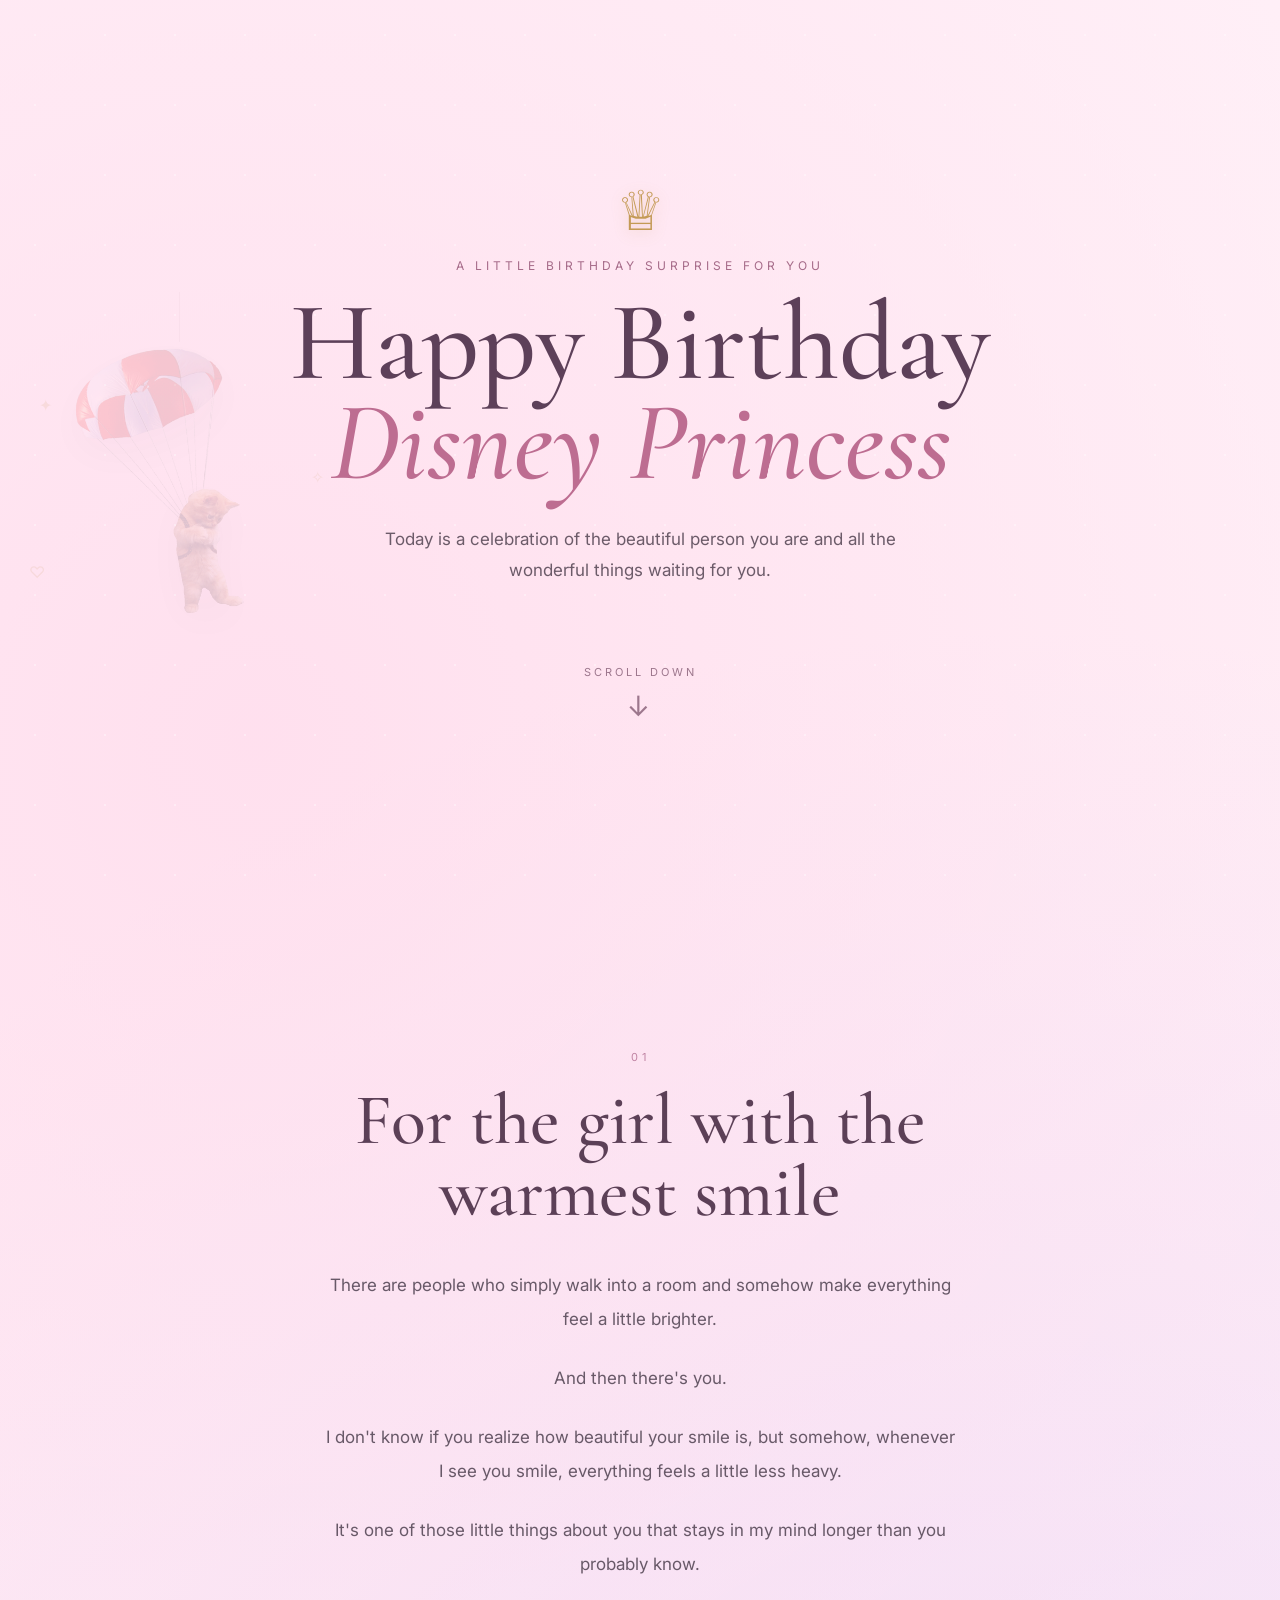
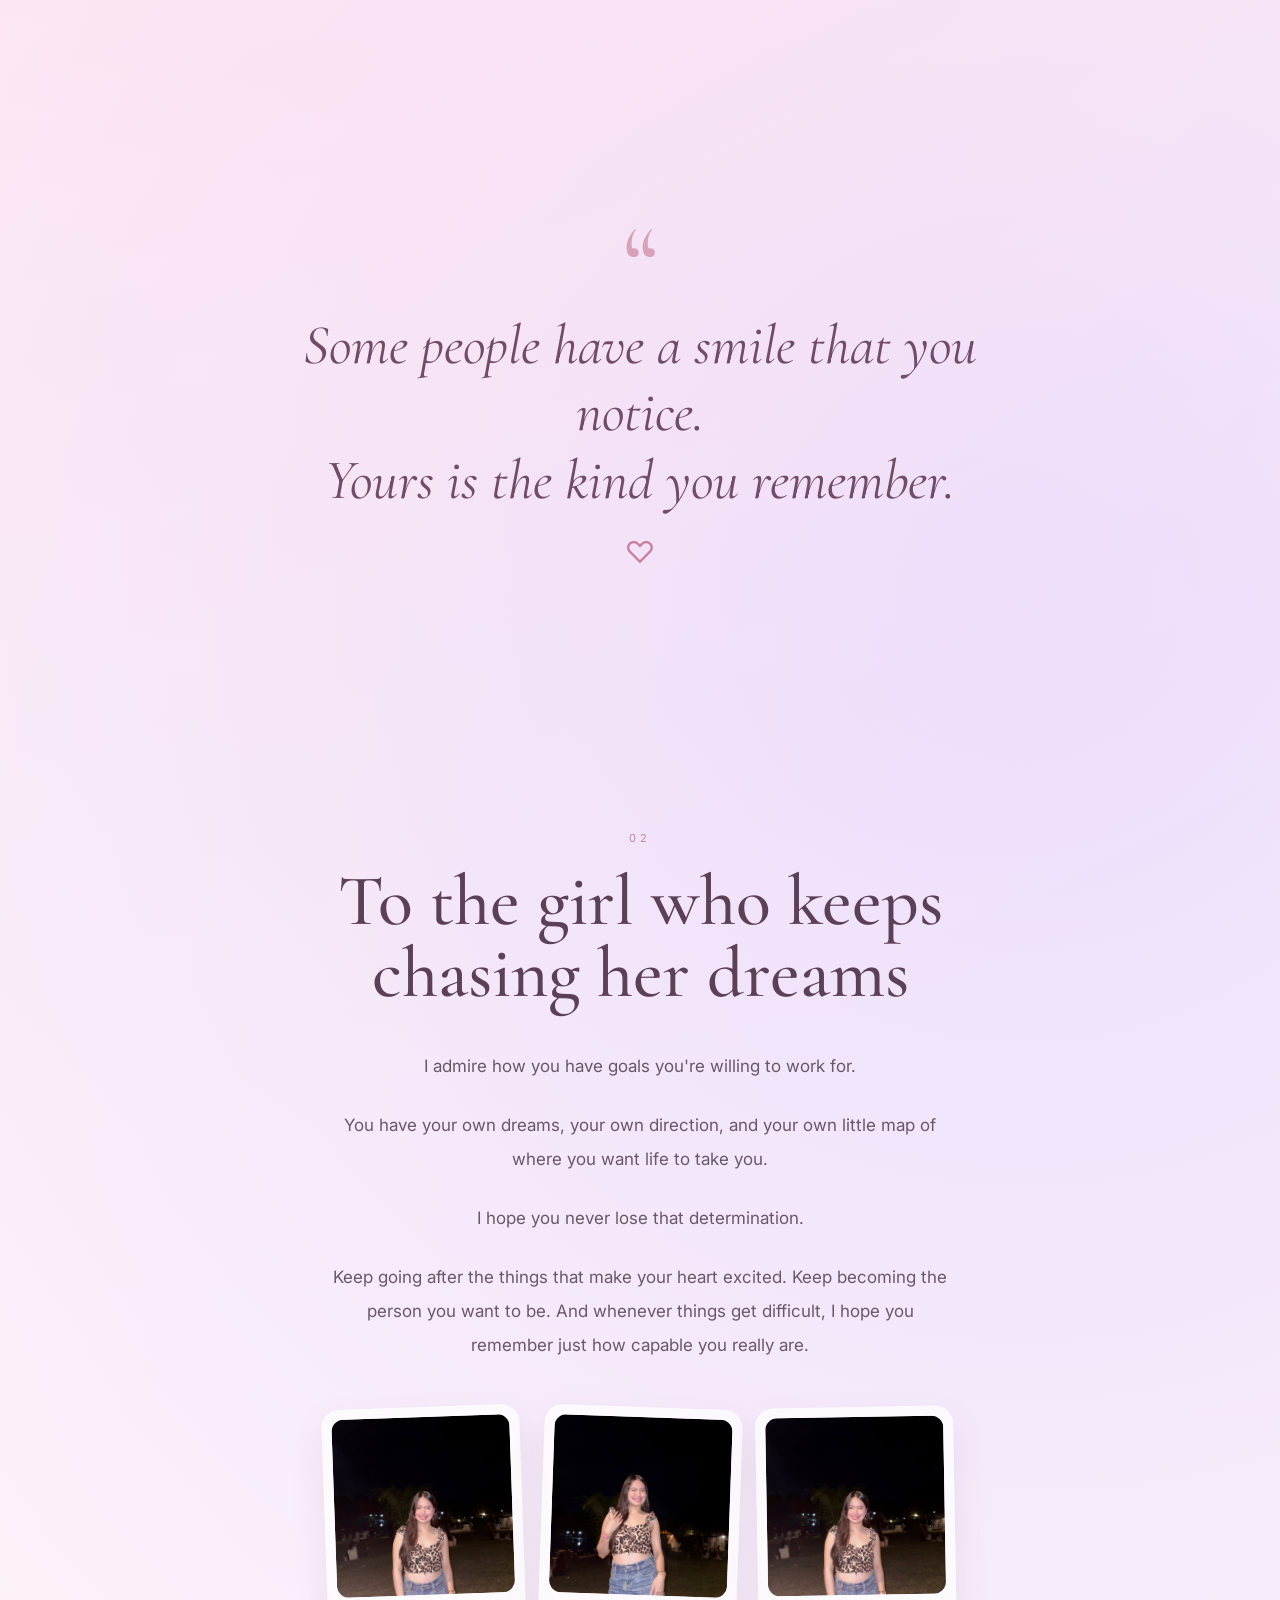
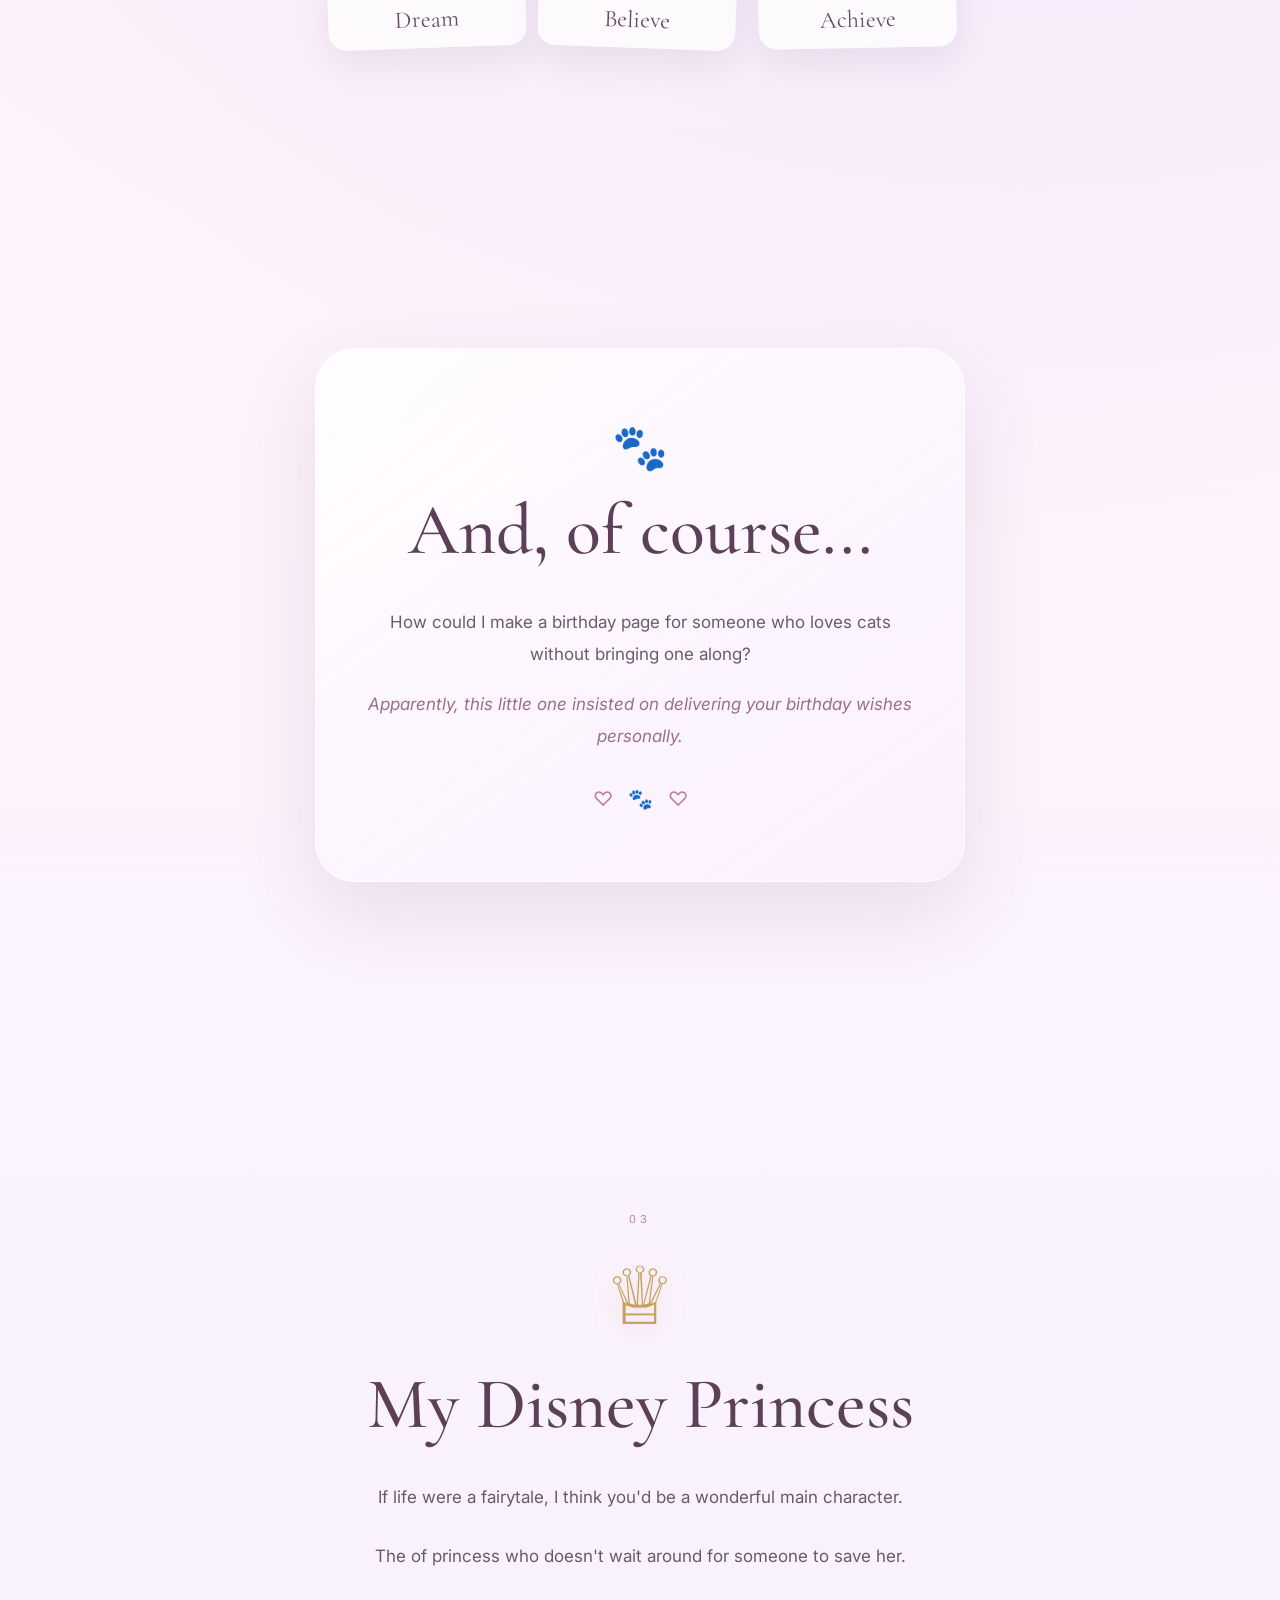
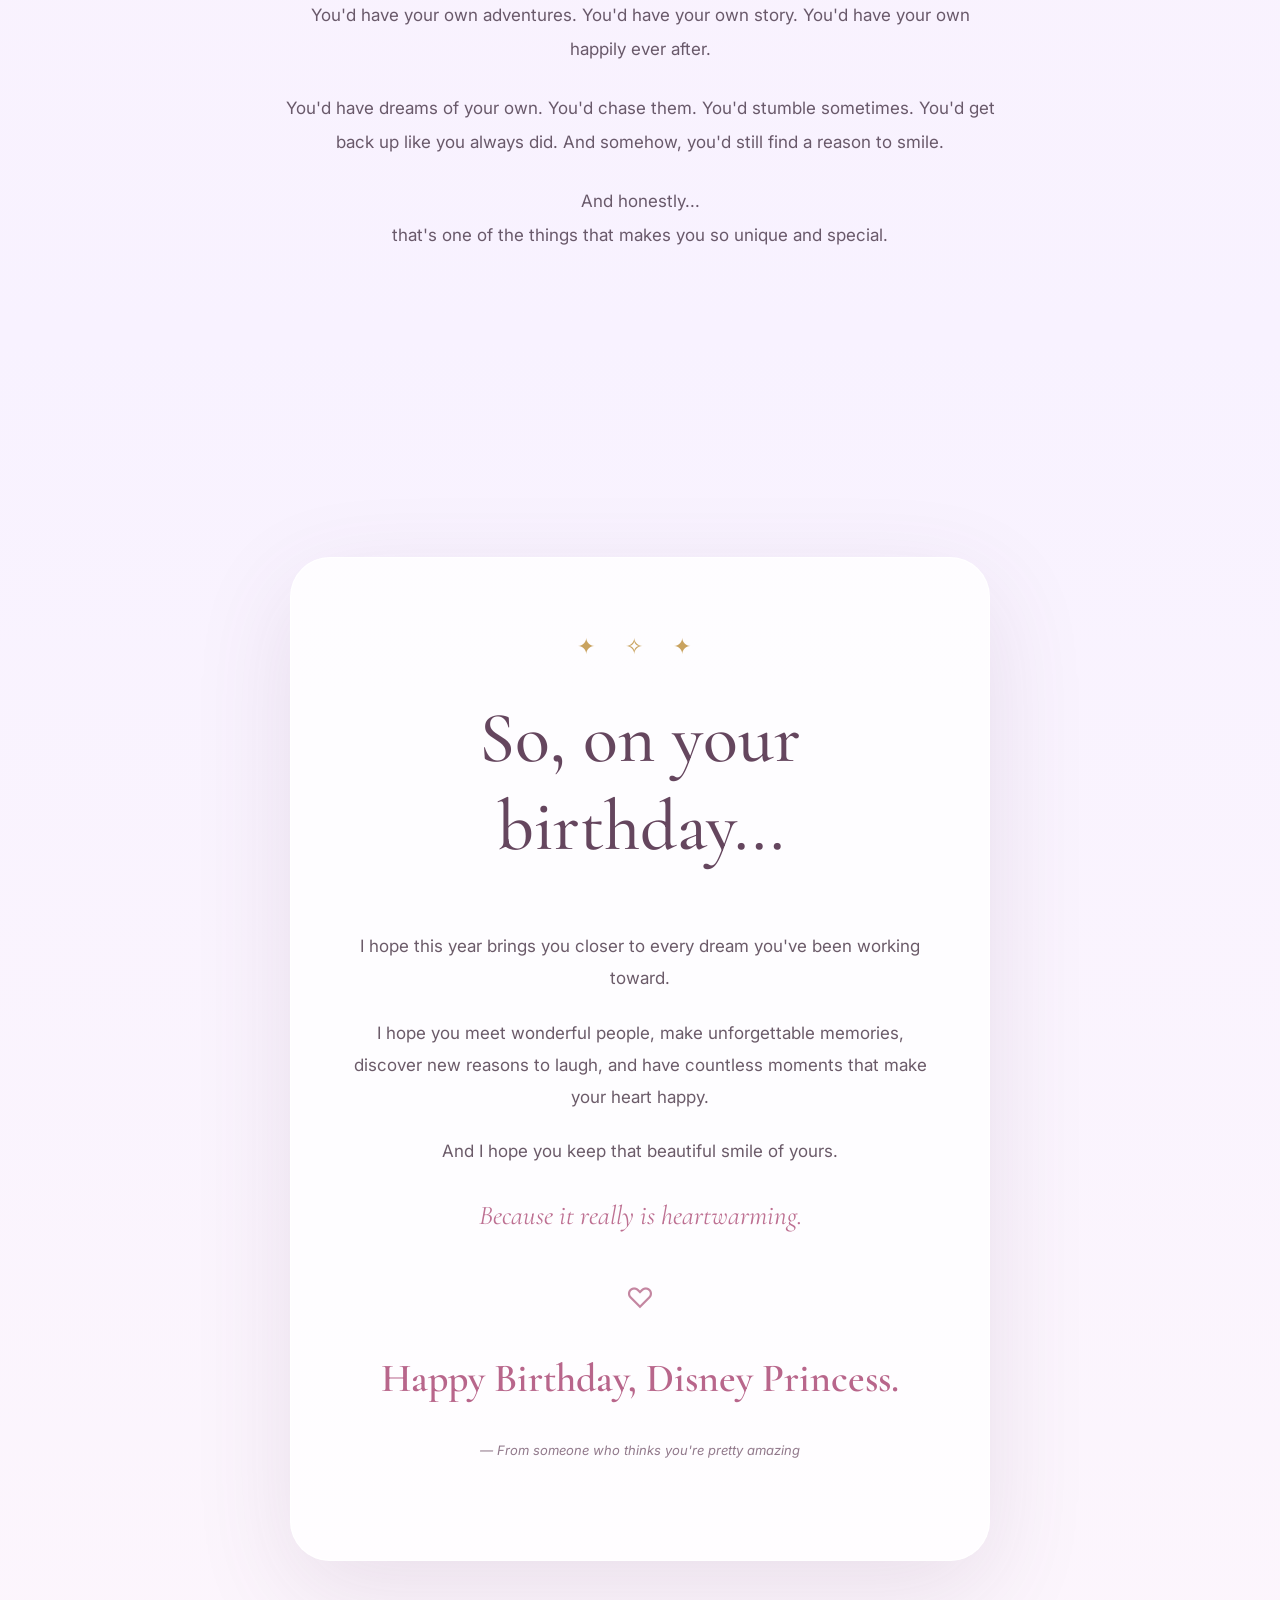
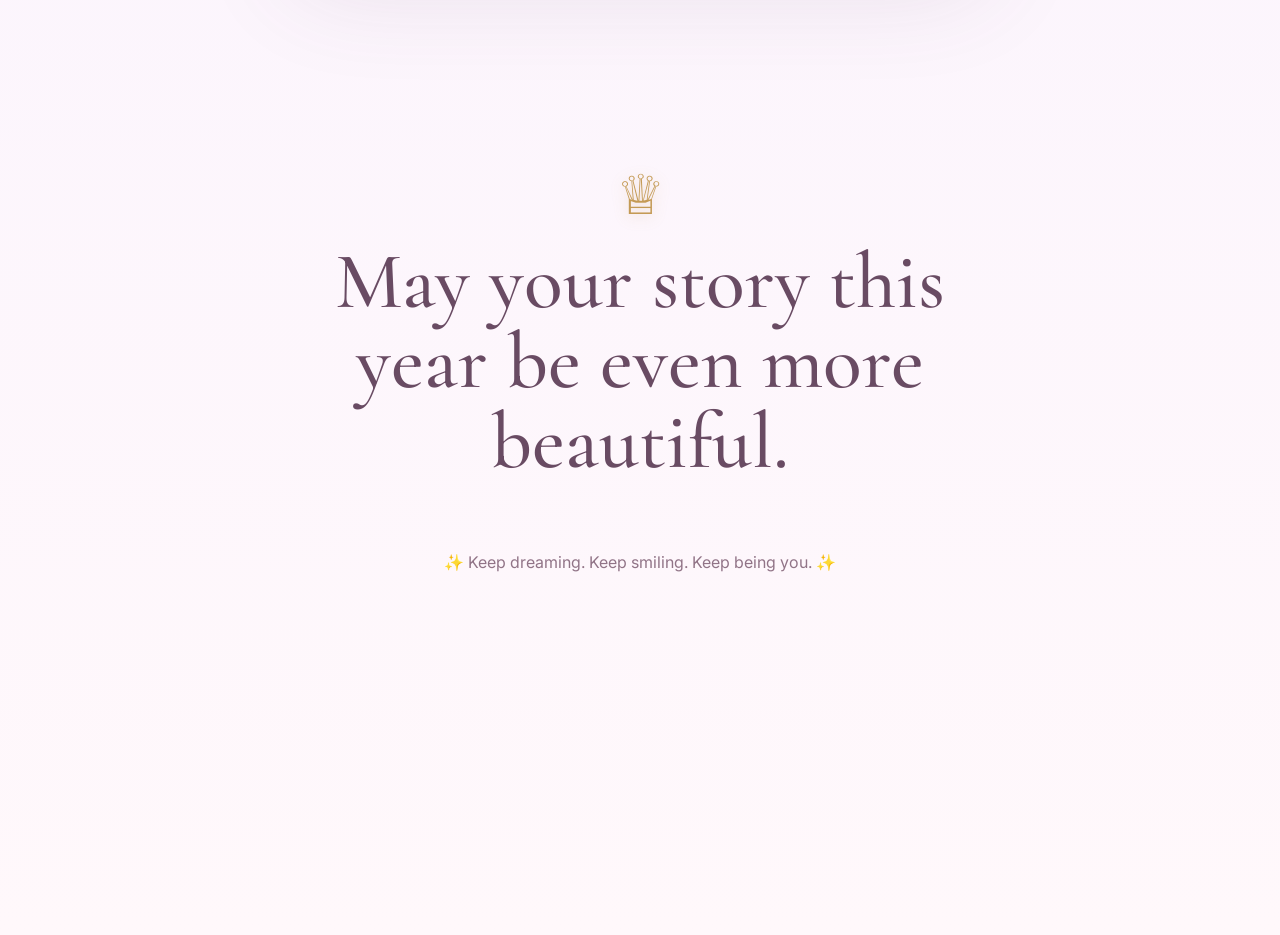
==== birthday.html @ bb53bc5b "link to git" ====
<!doctype html>
<html lang="en">

<head>

  <meta charset="utf-8">

  <meta
    name="viewport"
    content="width=device-width, initial-scale=1"
  >

  <title>For my Disney Princess ✨</title>

  <script>
    const navigationEntry =
      performance.getEntriesByType("navigation")[0];

    const wasReloaded =
      navigationEntry?.type === "reload" ||
      performance.navigation?.type === 1;

    if (wasReloaded) {
      window.location.replace("index.html");
    }
  </script>


  <!-- Google Fonts -->

  <link rel="preconnect" href="https://fonts.googleapis.com">

  <link
    rel="preconnect"
    href="https://fonts.gstatic.com"
    crossorigin
  >

  <link
    href="https://fonts.googleapis.com/css2?family=Cormorant+Garamond:wght@400;500;600;700&family=Inter:wght@400;500;600&display=swap"
    rel="stylesheet"
  >


  <!-- Main CSS -->

  <link
    rel="stylesheet"
    href="style.css"
  >

</head>


<body>


  <!-- =====================================================
       BACKGROUND EFFECTS
  ====================================================== -->

  <div class="stars"></div>

  <div class="sparkles"></div>



  <!-- =====================================================
       OPENING / HERO
  ====================================================== -->

  <section class="hero">

    <div class="hero-content">

      <div class="crown">
        ♕
      </div>


      <p class="eyebrow">
        A little birthday surprise for you
      </p>


      <h1>

        Happy Birthday

        <span>Disney Princess
        </span>

      </h1>


      <p class="hero-subtitle">

        Today is a celebration of the beautiful person you are
        and all the wonderful things waiting for you.

      </p>


      <div class="scroll-indicator">

        <span>
          Scroll down
        </span>

        <div class="arrow">
          ↓
        </div>

      </div>

    </div>

  </section>



  <!-- =====================================================
       MAIN CONTENT
  ====================================================== -->

  <main>


    <!-- ===================================================
         SECTION 01 — HER SMILE
    ==================================================== -->

    <section class="message-section reveal">

      <span class="section-number">
        01
      </span>


      <h2>
        For the girl with the warmest smile
      </h2>


      <p>

        There are people who simply walk into a room and somehow make
        everything feel a little brighter.

      </p>


      <p>

        And then there's you.

      </p>


      <p>

        I don't know if you realize how beautiful your smile is,
        but somehow, whenever I see you smile, everything feels a little
        less heavy.

      </p>


      <p>

        It's one of those little things about you that stays in my mind
        longer than you probably know.

      </p>

    </section>



    <!-- ===================================================
         QUOTE
    ==================================================== -->

    <section class="quote-section reveal">

      <div class="quote-mark">
        “
      </div>


      <blockquote>

        Some people have a smile that you notice.

        <br>

        Yours is the kind you remember.

      </blockquote>


      <div class="tiny-heart">
        ♡
      </div>

    </section>



    <!-- ===================================================
         SECTION 02 — GOALS
    ==================================================== -->

    <section class="message-section goals reveal">

      <span class="section-number">
        02
      </span>


      <h2>
        To the girl who keeps chasing her dreams
      </h2>


      <p>

        I admire how you have goals you're willing to work for.

      </p>


      <p>

        You have your own dreams, your own direction, and your own
        little map of where you want life to take you.

      </p>


      <p>

        I hope you never lose that determination.

      </p>


      <p>

        Keep going after the things that make your heart excited.
        Keep becoming the person you want to be.
        And whenever things get difficult, I hope you remember just
        how capable you really are.

      </p>



      <div class="image-gallery">

        <figure class="image-card">
          <img
            src="images/607951265_4463453473885037_616608955758720052_n.jpg"
            alt="A memory representing dreams"
            onerror="this.hidden=true"
          >
          <figcaption>Dream</figcaption>
        </figure>


        <figure class="image-card">
          <img
            src="images/607647710_4463453523885032_5784185195083129142_n.jpg"
            alt="A memory representing belief"
            onerror="this.hidden=true"
          >
          <figcaption>Believe</figcaption>
        </figure>


        <figure class="image-card">
          <img
            src="images/607951265_4463453473885037_616608955758720052_n.jpg"
            alt="A memory representing achievement"
            onerror="this.hidden=true"
          >
          <figcaption>Achieve</figcaption>
        </figure>

      </div>

    </section>



    <!-- ===================================================
         CAT SECTION
    ==================================================== -->

    <section class="cat-section reveal">

      <div class="cat-card">

        <div class="paw">
          🐾
        </div>


        <h2>
          And, of course...
        </h2>


        <p>

          How could I make a birthday page for someone who loves cats
          without bringing one along?

        </p>


        <p class="cat-note">

          Apparently, this little one insisted on delivering your
          birthday wishes personally.

        </p>


        <div class="cat-hearts">

          ♡ &nbsp; 🐾 &nbsp; ♡

        </div>

      </div>

    </section>



    <!-- ===================================================
         SECTION 03 — DISNEY PRINCESS
    ==================================================== -->

    <section class="princess-section reveal">

      <div class="castle-glow"></div>


      <span class="section-number">
        03
      </span>


      <div class="crown-large">
        ♕
      </div>


      <h2>
        My Disney Princess
      </h2>


      <p>

        If life were a fairytale, I think you'd be a wonderful main character.

      </p>

      <p>
        The of princess
        who doesn't wait around for someone to save her.
      </p>

      <p>

        You'd have your own adventures.
        You'd have your own story.
        You'd have your own happily ever after.

      </p>

      <p>

        You'd have dreams of your own.
        You'd chase them.
        You'd stumble sometimes.
        You'd get back up like you always did.
        And somehow, you'd still find a reason to smile.

      </p>


      <p>

        And honestly...

        <br>

        that's one of the things that makes you so unique and special.

      </p>

    </section>



    <!-- ===================================================
         FINAL MESSAGE
    ==================================================== -->

    <section class="final-section reveal">

      <div class="final-card">

        <div class="stars-small">
          ✦ ✧ ✦
        </div>


        <h2>
          So, on your birthday...
        </h2>


        <p>

          I hope this year brings you closer to every dream
          you've been working toward.

        </p>


        <p>

          I hope you meet wonderful people, make unforgettable memories,
          discover new reasons to laugh, and have countless moments
          that make your heart happy.

        </p>


        <p>

          And I hope you keep that beautiful smile of yours.

        </p>


        <p class="special-line">

          Because it really is heartwarming.

        </p>


        <div class="divider">
          ♡
        </div>


        <p class="birthday-wish">
          Happy Birthday, Disney Princess.
        </p>


        <p class="signature">

          — From someone who thinks you're pretty amazing

        </p>

      </div>

    </section>



    <!-- ===================================================
         ENDING
    ==================================================== -->

    <section class="ending">

      <div class="ending-content">

        <div class="crown">
          ♕
        </div>


        <h2>

          May your story this year
          be even more beautiful.

        </h2>


        <p>

          ✨ Keep dreaming. Keep smiling. Keep being you. ✨

        </p>


        <img
          class="final-gif"
          src="images/source.gif"
          alt="A cute cat parachuting down"
        >

      </div>

    </section>

  </main>



  <!-- =====================================================
       PARACHUTING CAT
  ====================================================== -->

  <div
    id="cat"
    class="cat"
  >

    <div class="cat-rope"></div>


    <img
      src="images/source.gif"
      alt="A cute cat parachuting down"
    >


    <div class="cat-sparkle sparkle-1">
      ✦
    </div>


    <div class="cat-sparkle sparkle-2">
      ✧
    </div>


    <div class="cat-sparkle sparkle-3">
      ♡
    </div>

  </div>



  <!-- JavaScript -->

  <script src="script.js"></script>

</body>

</html>
---- style.css ----
/* =========================================================
   GENERAL
========================================================= */

* {
  box-sizing: border-box;
}


html {
  scroll-behavior: smooth;
}


body {
  margin: 0;

  font-family: "Inter", sans-serif;

  color: #392d3b;

  background:
    radial-gradient(
      circle at 20% 10%,
      rgba(255, 218, 235, .8),
      transparent 30%
    ),

    radial-gradient(
      circle at 80% 30%,
      rgba(224, 211, 255, .65),
      transparent 30%
    ),

    linear-gradient(
      180deg,
      #fff8fc 0%,
      #fff4f8 35%,
      #f8f2ff 70%,
      #fff8fb 100%
    );

  overflow-x: hidden;
}


body::before {
  content: "";

  position: fixed;

  inset: 0;

  pointer-events: none;

  background:
    radial-gradient(
      circle,
      rgba(255,255,255,.8) 1px,
      transparent 1px
    );

  background-size: 70px 70px;

  opacity: .45;

  z-index: 0;
}


h1,
h2,
p,
blockquote {
  margin-top: 0;
}


h1,
h2,
blockquote {
  font-family:
    "Cormorant Garamond",
    serif;
}



/* =========================================================
   HERO
========================================================= */

.hero {

  min-height: 100vh;

  display: flex;

  align-items: center;

  justify-content: center;

  text-align: center;

  position: relative;

  padding: 40px 24px;

  z-index: 1;
}


.hero-content {

  max-width: 800px;

  animation:
    heroAppear 1.5s ease forwards;
}


.crown {

  font-size: 55px;

  color: #c49a55;

  margin-bottom: 15px;

  text-shadow:
    0 3px 15px
    rgba(196,154,85,.3);
}


.eyebrow {

  text-transform: uppercase;

  letter-spacing: 4px;

  font-size: 12px;

  color: #a66b89;

  margin-bottom: 20px;
}


.hero h1 {

  font-size:
    clamp(4rem, 10vw, 7rem);

  line-height: .9;

  font-weight: 500;

  color: #5d4059;

  margin-bottom: 30px;
}


.hero h1 span {

  display: block;

  color: #bd6d91;

  font-style: italic;
}


.hero-subtitle {

  max-width: 580px;

  margin: auto;

  font-size: 17px;

  line-height: 1.8;

  color: #6c5b69;
}


.scroll-indicator {

  margin-top: 80px;

  color: #9d778d;

  font-size: 11px;

  letter-spacing: 3px;

  text-transform: uppercase;
}


.arrow {

  font-size: 28px;

  margin-top: 10px;

  animation:
    bounce 1.8s infinite;
}



/* =========================================================
   CONTENT
========================================================= */

main {

  position: relative;

  z-index: 1;
}


.message-section {

  max-width: 680px;

  margin: 0 auto;

  padding: 150px 25px;

  text-align: center;
}


.section-number {

  font-size: 11px;

  letter-spacing: 4px;

  color: #c084a3;

  display: block;

  margin-bottom: 20px;
}


.message-section h2,
.princess-section h2,
.cat-card h2 {

  font-size:
    clamp(2.8rem, 7vw, 4.5rem);

  line-height: 1;

  font-weight: 500;

  color: #5c4057;

  margin-bottom: 40px;
}


.message-section p {

  font-size: 17px;

  line-height: 2;

  color: #685968;

  margin-bottom: 25px;
}



/* =========================================================
   QUOTE
========================================================= */

.quote-section {

  min-height: 55vh;

  display: flex;

  align-items: center;

  justify-content: center;

  flex-direction: column;

  padding: 80px 25px;

  text-align: center;
}


.quote-mark {

  font-family:
    "Cormorant Garamond",
    serif;

  font-size: 110px;

  color: #d8a1ba;

  line-height: .5;
}


blockquote {

  max-width: 800px;

  font-size:
    clamp(2rem, 5vw, 3.5rem);

  line-height: 1.2;

  font-style: italic;

  color: #714c67;

  margin: 20px 0;
}


.tiny-heart {

  font-size: 30px;

  color: #c7809f;
}



/* =========================================================
   GOALS
========================================================= */

.goals {

  padding-top: 180px;
}


.goal-card {

  margin: 60px auto 0;

  max-width: 500px;

  padding: 35px;

  border-radius: 30px;

  background:
    rgba(255,255,255,.65);

  border:
    1px solid
    rgba(190,150,180,.2);

  box-shadow:
    0 20px 60px
    rgba(110,75,110,.08);

  backdrop-filter:
    blur(10px);
}


.goal-icon {

  font-size: 35px;

  color: #c59a58;

  margin-bottom: 15px;
}


.goal-card p {

  margin: 0;

  font-family:
    "Cormorant Garamond",
    serif;

  font-size: 30px;

  color: #674b61;
}


.goal-card span {

  margin: 0 15px;
}


.image-gallery {

  display: grid;

  grid-template-columns: repeat(3, 1fr);

  gap: 18px;

  max-width: 650px;

  margin: 45px auto 0;
}


.image-card {

  min-width: 0;

  margin: 0;

  padding: 10px 10px 14px;

  border-radius: 18px;

  background: rgba(255,255,255,.72);

  box-shadow: 0 15px 35px rgba(110,75,110,.1);

  transform: rotate(-2deg);
}


.image-card:nth-child(2) {

  transform: rotate(2deg);
}


.image-card:nth-child(3) {

  transform: rotate(-1deg);
}


.image-card img {

  display: block;

  width: 100%;

  aspect-ratio: 1;

  object-fit: cover;

  border-radius: 12px;

  background: #f5e8f1;
}


.image-card figcaption {

  padding-top: 10px;

  font-family: "Cormorant Garamond", serif;

  font-size: 24px;

  color: #674b61;
}



/* =========================================================
   CAT SECTION
========================================================= */

.cat-section {

  min-height: 80vh;

  padding: 150px 25px;

  display: flex;

  align-items: center;

  justify-content: center;
}


.cat-card {

  max-width: 650px;

  text-align: center;

  padding: 70px 45px;

  border-radius: 40px;

  background:
    linear-gradient(
      145deg,
      rgba(255,255,255,.8),
      rgba(250,238,255,.7)
    );

  box-shadow:
    0 30px 80px
    rgba(104,69,100,.12);

  border:
    1px solid
    rgba(255,255,255,.8);
}


.paw {

  font-size: 45px;

  margin-bottom: 20px;
}


.cat-card p {

  font-size: 17px;

  line-height: 1.9;

  color: #6c5b69;
}


.cat-note {

  font-style: italic;

  color: #9b6f87 !important;
}


.cat-hearts {

  margin-top: 35px;

  font-size: 20px;

  color: #c17c9d;
}



/* =========================================================
   PRINCESS
========================================================= */

.princess-section {

  min-height: 100vh;

  padding: 180px 25px;

  max-width: 760px;

  margin: auto;

  text-align: center;

  position: relative;
}


.crown-large {

  font-size: 80px;

  color: #c7a05c;

  margin-bottom: 25px;

  text-shadow:
    0 5px 30px
    rgba(190,150,80,.25);
}


.princess-section p {

  font-size: 17px;

  line-height: 2;

  color: #69596a;

  margin-bottom: 25px;
}



/* =========================================================
   FINAL CARD
========================================================= */

.final-section {

  min-height: 100vh;

  display: flex;

  align-items: center;

  justify-content: center;

  padding: 100px 25px;
}


.final-card {

  max-width: 700px;

  padding: 75px 50px;

  text-align: center;

  background:
    rgba(255,255,255,.78);

  border-radius: 40px;

  box-shadow:
    0 30px 100px
    rgba(100,65,95,.12);

  border:
    1px solid
    rgba(255,255,255,.9);
}


.stars-small {

  color: #c9a35f;

  font-size: 22px;

  letter-spacing: 12px;

  margin-bottom: 35px;
}


.final-card h2 {

  font-size:
    clamp(3rem, 7vw, 4.5rem);

  font-weight: 500;

  color: #65465e;
}


.final-card p {

  font-size: 17px;

  line-height: 1.9;

  color: #6b5b69;

  margin-bottom: 22px;
}


.special-line {

  color: #bd7092 !important;

  font-family:
    "Cormorant Garamond",
    serif;

  font-size: 27px !important;

  font-style: italic;
}


.divider {

  margin: 40px 0 25px;

  color: #c486a1;

  font-size: 28px;
}


.birthday-wish {

  font-family:
    "Cormorant Garamond",
    serif;

  font-size: 40px !important;

  color: #b8668b !important;

  font-weight: 600;
}


.signature {

  font-size: 13px !important;

  font-style: italic;

  color: #91798b !important;
}



/* =========================================================
   ENDING
========================================================= */

.ending {

  min-height: 70vh;

  display: flex;

  justify-content: center;

  align-items: center;

  text-align: center;

  padding: 100px 25px;
}


.ending-content {

  max-width: 700px;
}


.ending h2 {

  font-size:
    clamp(3rem, 8vw, 5rem);

  font-weight: 500;

  color: #694b63;

  line-height: 1;
}


.ending p {

  color: #917487;

  line-height: 1.8;
}


.final-gif {

  margin-top: 50px;

  width: 150px;

  max-width: 70vw;

  opacity: 0;

  transform: scale(.85);

  transition:
    opacity .8s ease,
    transform .8s ease;
}


.final-gif.visible {

  opacity: 1;

  transform: scale(1);
}



/* =========================================================
   PARACHUTING CAT
========================================================= */

/*
   IMPORTANT:

   The cat stays on the LEFT.

   JavaScript controls only the TOP position.
*/

.cat {

  position: fixed;

  left: 14%;

  top: 24%;

  width: 230px;

  z-index: 100;

  pointer-events: none;

  opacity: 0;

  /*
    Center the cat around its position.
  */

  transform:
    translate(-50%, -50%);

  transition:
    opacity .5s ease;
}


.cat img {

  width: 100%;

  display: block;

  filter:
    drop-shadow(
      0 15px 20px
      rgba(80,50,70,.18)
    );

  animation:
    catFloat 3s ease-in-out infinite;
}


.cat-rope {

  position: absolute;

  top: -45px;

  left: 50%;

  width: 1px;

  height: 50px;

  background:
    rgba(150,120,140,.35);
}


.cat-sparkle {

  position: absolute;

  color: #c69d5c;

  animation:
    sparkleFloat 2s ease-in-out infinite;
}


.sparkle-1 {

  top: 20%;

  left: -25px;
}


.sparkle-2 {

  top: 45%;

  right: -30px;

  animation-delay: .7s;
}


.sparkle-3 {

  bottom: 15%;

  left: -35px;

  animation-delay: 1.2s;
}



/* =========================================================
   REVEAL ANIMATION
========================================================= */

.reveal {

  opacity: 0;

  transform:
    translateY(50px);

  transition:
    opacity 1s ease,
    transform 1s ease;
}


.reveal.visible {

  opacity: 1;

  transform:
    translateY(0);
}



/* =========================================================
   ANIMATIONS
========================================================= */

@keyframes heroAppear {

  from {

    opacity: 0;

    transform:
      translateY(25px);

  }


  to {

    opacity: 1;

    transform:
      translateY(0);

  }

}


@keyframes bounce {

  0%,
  100% {

    transform:
      translateY(0);

  }


  50% {

    transform:
      translateY(10px);

  }

}


@keyframes catFloat {

  0%,
  100% {

    transform:
      rotate(-3deg);

  }


  50% {

    transform:
      rotate(3deg);

  }

}


@keyframes sparkleFloat {

  0%,
  100% {

    transform:
      translateY(0)
      scale(1);

    opacity: .5;

  }


  50% {

    transform:
      translateY(-10px)
      scale(1.2);

    opacity: 1;

  }

}


@keyframes heartbeat {

  0%,
  100% {

    transform:
      scale(1);

  }


  15% {

    transform:
      scale(1.15);

  }


  30% {

    transform:
      scale(1);

  }

}



/* =========================================================
   MOBILE
========================================================= */

@media (max-width: 600px) {


  /* -----------------------------------------------
     HERO
  ------------------------------------------------ */

  .hero {

    padding:
      30px 20px;
  }


  .hero-content {

    width: 100%;

    max-width: 100%;
  }


  .crown {

    font-size: 45px;

    margin-bottom: 12px;
  }


  .eyebrow {

    font-size: 10px;

    letter-spacing: 3px;

    margin-bottom: 18px;
  }


  /*
    Slightly smaller than before.

    This prevents the title from feeling
    cramped on a phone.
  */

  .hero h1 {

    font-size:
      clamp(3.3rem, 14vw, 4rem);

    line-height: .88;

    margin-bottom: 28px;
  }


  .hero-subtitle {

    font-size: 15px;

    line-height: 1.7;

    max-width: 340px;
  }


  .scroll-indicator {

    margin-top: 65px;
  }



  /* -----------------------------------------------
     MESSAGE
  ------------------------------------------------ */

  .message-section {

    padding:
      120px 25px;
  }


  .message-section h2,
  .princess-section h2,
  .cat-card h2 {

    font-size:
      3rem;
  }


  .message-section p,
  .princess-section p,
  .cat-card p,
  .final-card p {

    font-size: 15px;
  }



  /* -----------------------------------------------
     QUOTE
  ------------------------------------------------ */

  .quote-section {

    min-height: 60vh;

    padding:
      80px 25px;
  }


  .quote-mark {

    font-size: 85px;
  }


  blockquote {

    font-size:
      clamp(2rem, 9vw, 3rem);
  }



  /* -----------------------------------------------
     GOALS
  ------------------------------------------------ */

  .goals {

    padding-top: 130px;
  }


  .goal-card {

    padding: 30px 20px;
  }


  .goal-card p {

    font-size: 27px;
  }


  .image-gallery {

    gap: 10px;
  }


  .image-card {

    padding: 7px 7px 11px;
  }


  .image-card figcaption {

    font-size: 20px;
  }



  /* -----------------------------------------------
     CAT SECTION
  ------------------------------------------------ */

  .cat-section {

    min-height: 70vh;

    padding:
      120px 20px;
  }


  .cat-card {

    padding:
      55px 25px;
  }



  /* -----------------------------------------------
     PRINCESS
  ------------------------------------------------ */

  .princess-section {

    padding:
      150px 25px;
  }


  .crown-large {

    font-size: 65px;
  }



  /* -----------------------------------------------
     FINAL CARD
  ------------------------------------------------ */

  .final-section {

    padding:
      80px 20px;
  }


  .final-card {

    padding:
      55px 25px;

    border-radius: 30px;
  }


  .birthday-wish {

    font-size:
      34px !important;
  }



  /* -----------------------------------------------
     PARACHUTING CAT — MOBILE
  ------------------------------------------------ */

  .cat {

    /*
      Keep the cat clearly on the LEFT.
    */

    left: 14%;


    /*
      Start ABOVE the birthday title.

      This is the important fix for the
      screenshot you showed.
    */

    top: 24%;


    /*
      Smaller cat on phones so it doesn't
      cover the text.
    */

    width: 130px;
  }


  .cat-rope {

    top: -25px;

    height: 30px;
  }


  .sparkle-1 {

    left: -15px;
  }


  .sparkle-2 {

    right: -18px;
  }


  .sparkle-3 {

    left: -20px;
  }

}

/* =========================================================
   BIRTHDAY OPENING
========================================================= */

#birthday-intro {

  position: fixed;

  inset: 0;

  width: 100%;
  height: 100%;

  z-index: 99999;

  display: flex;

  align-items: center;

  justify-content: center;

  text-align: center;

  padding: 30px;

  background:
    radial-gradient(
      circle at center,
      #4b304d 0%,
      #241b2c 45%,
      #120f1b 100%
    );

  color: white;

  overflow: hidden;

  cursor: pointer;

  opacity: 1;

  visibility: visible;

  transition:
    opacity 1.2s ease,
    visibility 1.2s ease;

}


/* =========================================================
   INTRO CONTENT
========================================================= */

.intro-content {

  display: flex;

  flex-direction: column;

  align-items: center;

  justify-content: center;

  max-width: 800px;

}


/* =========================================================
   SPARKLES
========================================================= */

.intro-sparkles {

  font-size: 25px;

  letter-spacing: 18px;

  color: #e8c987;

  opacity: 0;

  animation:
    introSparklesAppear 1.3s ease forwards;

  animation-delay: .2s;

}


/* =========================================================
   CROWN
========================================================= */

.intro-crown {

  font-size: 75px;

  color: #e8c987;

  margin: 15px 0;

  opacity: 0;

  text-shadow:
    0 0 20px rgba(232,201,135,.6),
    0 0 50px rgba(232,201,135,.3);

  animation:
    introCrownAppear 1.3s ease forwards;

  animation-delay: .5s;

}


/* =========================================================
   HAPPY BIRTHDAY
========================================================= */

.intro-title {

  font-family:
    "Cormorant Garamond",
    serif;

  font-size:
    clamp(3.5rem, 9vw, 7rem);

  font-weight: 500;

  line-height: 1;

  color: #fff5fb;

  margin: 10px 0;

  opacity: 0;

  animation:
    introTitleAppear 1.3s ease forwards;

  animation-delay: .9s;

}


/* =========================================================
   DISNEY PRINCESS
========================================================= */

.intro-name {

  font-family:
    "Cormorant Garamond",
    serif;

  font-size:
    clamp(2rem, 5vw, 3.5rem);

  font-style: italic;

  font-weight: 500;

  color: #e8b5d0;

  margin: 10px 0 20px;

  opacity: 0;

  animation:
    introTitleAppear 1.3s ease forwards;

  animation-delay: 1.3s;

}


/* =========================================================
   SUBTITLE
========================================================= */

.intro-subtitle {

  font-family:
    "Inter",
    sans-serif;

  font-size: 13px;

  letter-spacing: 2px;

  color: #d6c4d5;

  margin: 0;

  opacity: 0;

  animation:
    introTitleAppear 1.3s ease forwards;

  animation-delay: 1.7s;

}


/* =========================================================
   HEART
========================================================= */

.intro-heart {

  font-size: 40px;

  color: #e8b5d0;

  margin-top: 25px;

  opacity: 0;

  animation:
    introHeartAppear 1.3s ease forwards;

  animation-delay: 2s;

}


/* =========================================================
   TAP ANYWHERE
========================================================= */

.intro-tap {

  margin-top: 55px;

  font-family:
    "Inter",
    sans-serif;

  font-size: 11px;

  letter-spacing: 4px;

  color: rgba(255,255,255,.7);

  opacity: 0;

  animation:
    introTapAppear 1.5s ease forwards,
    introTapPulse 2s ease-in-out infinite;

  animation-delay: 2.5s, 4s;

}


/* =========================================================
   EXIT ANIMATION
========================================================= */

#birthday-intro.hide-intro {

  opacity: 0;

  visibility: hidden;

  pointer-events: none;

}


/* =========================================================
   ANIMATIONS
========================================================= */

@keyframes introSparklesAppear {

  from {

    opacity: 0;

    transform: scale(.5);

  }

  to {

    opacity: 1;

    transform: scale(1);

  }

}


@keyframes introCrownAppear {

  from {

    opacity: 0;

    transform:
      translateY(-30px)
      scale(.7);

  }

  to {

    opacity: 1;

    transform:
      translateY(0)
      scale(1);

  }

}


@keyframes introTitleAppear {

  from {

    opacity: 0;

    transform:
      translateY(30px);

  }

  to {

    opacity: 1;

    transform:
      translateY(0);

  }

}


@keyframes introHeartAppear {

  0% {

    opacity: 0;

    transform: scale(.5);

  }

  70% {

    opacity: 1;

    transform: scale(1.2);

  }

  100% {

    opacity: 1;

    transform: scale(1);

  }

}


@keyframes introTapAppear {

  from {

    opacity: 0;

    transform:
      translateY(10px);

  }

  to {

    opacity: 1;

    transform:
      translateY(0);

  }

}


@keyframes introTapPulse {

  0%,
  100% {

    opacity: .5;

  }

  50% {

    opacity: 1;

  }

}
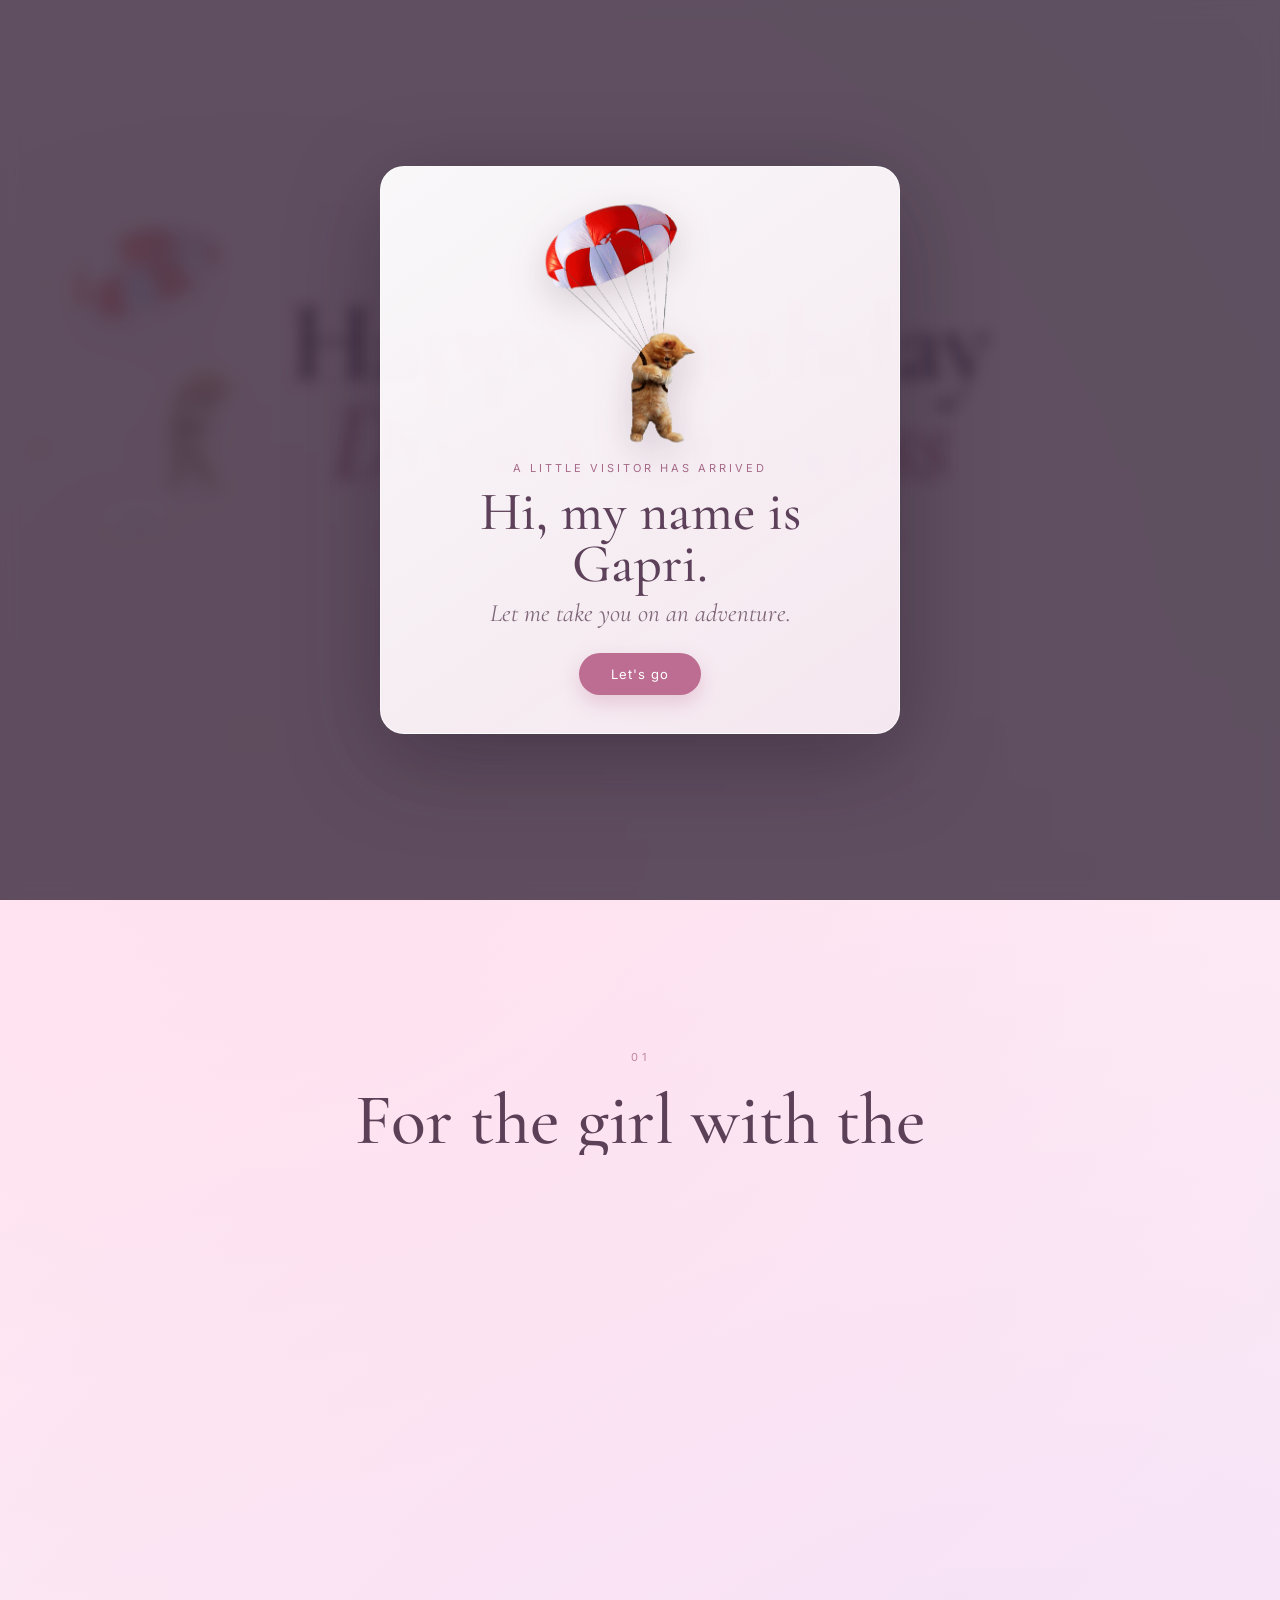
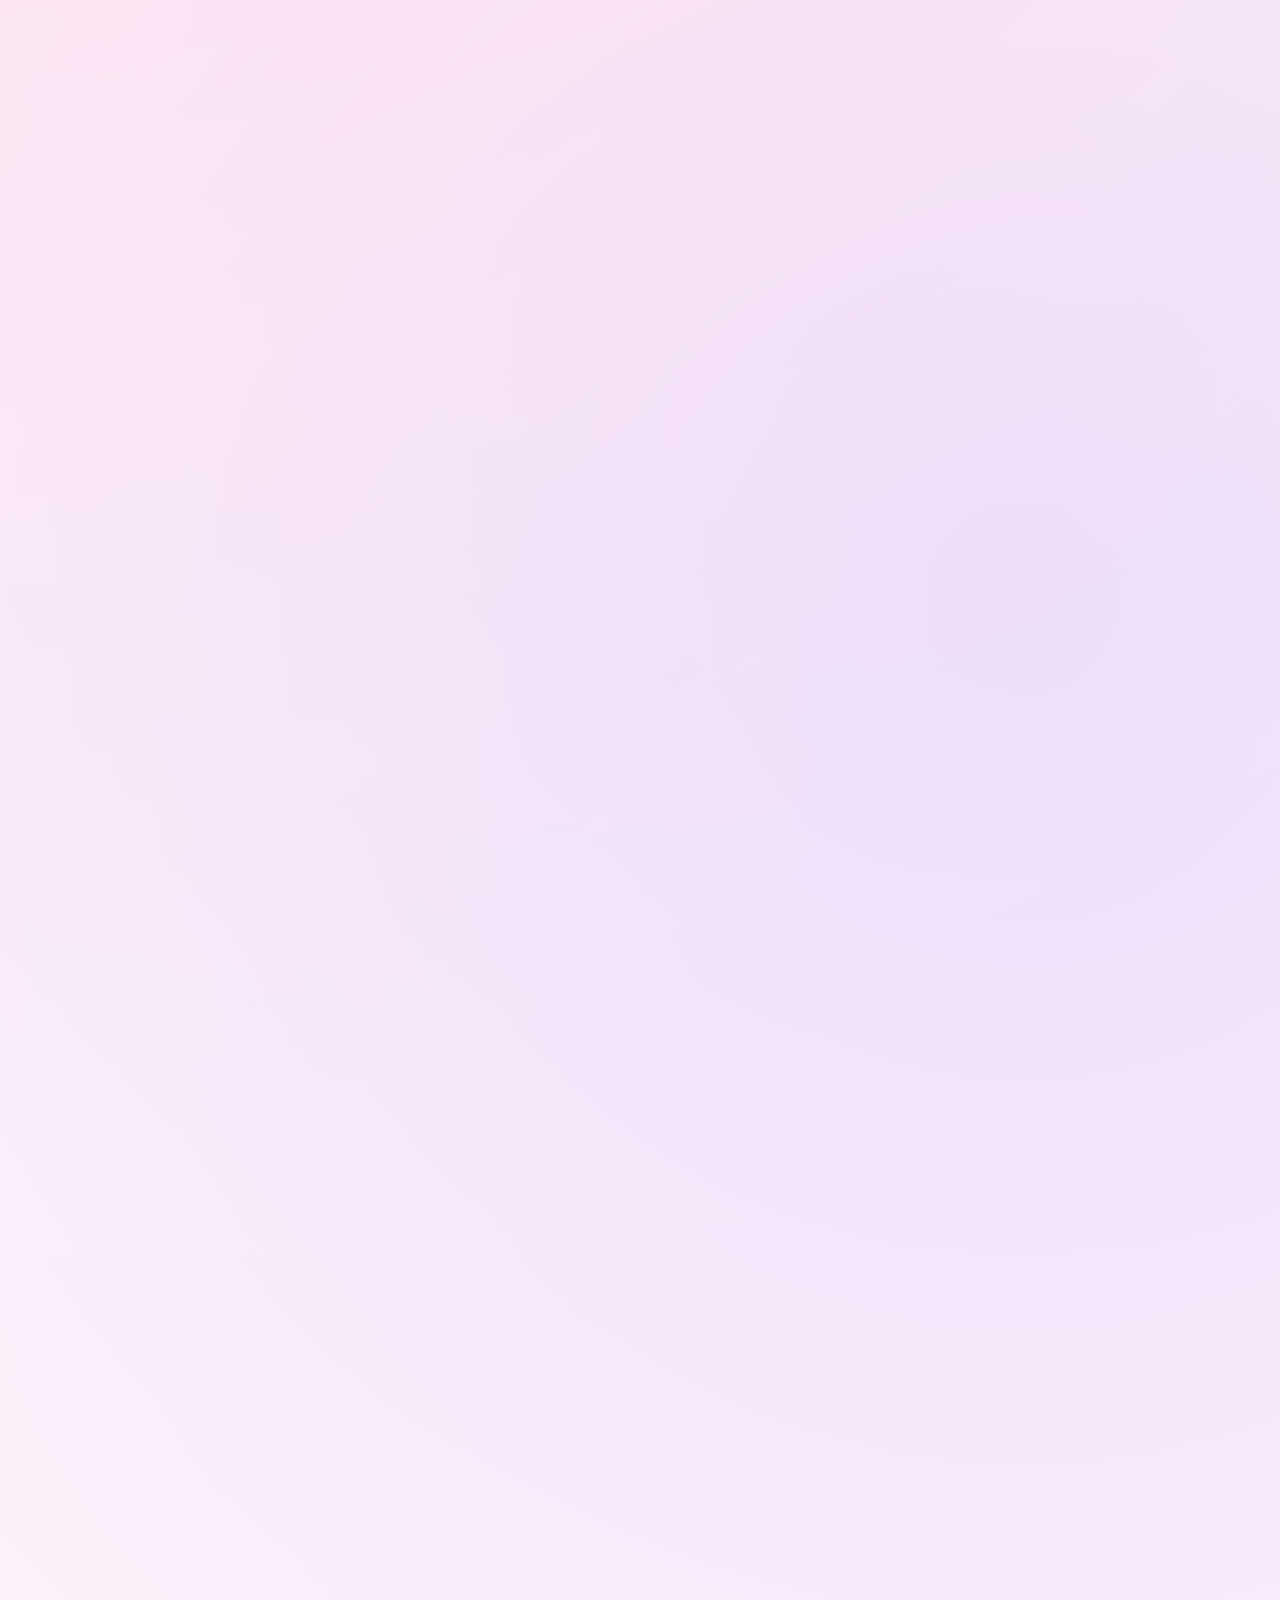
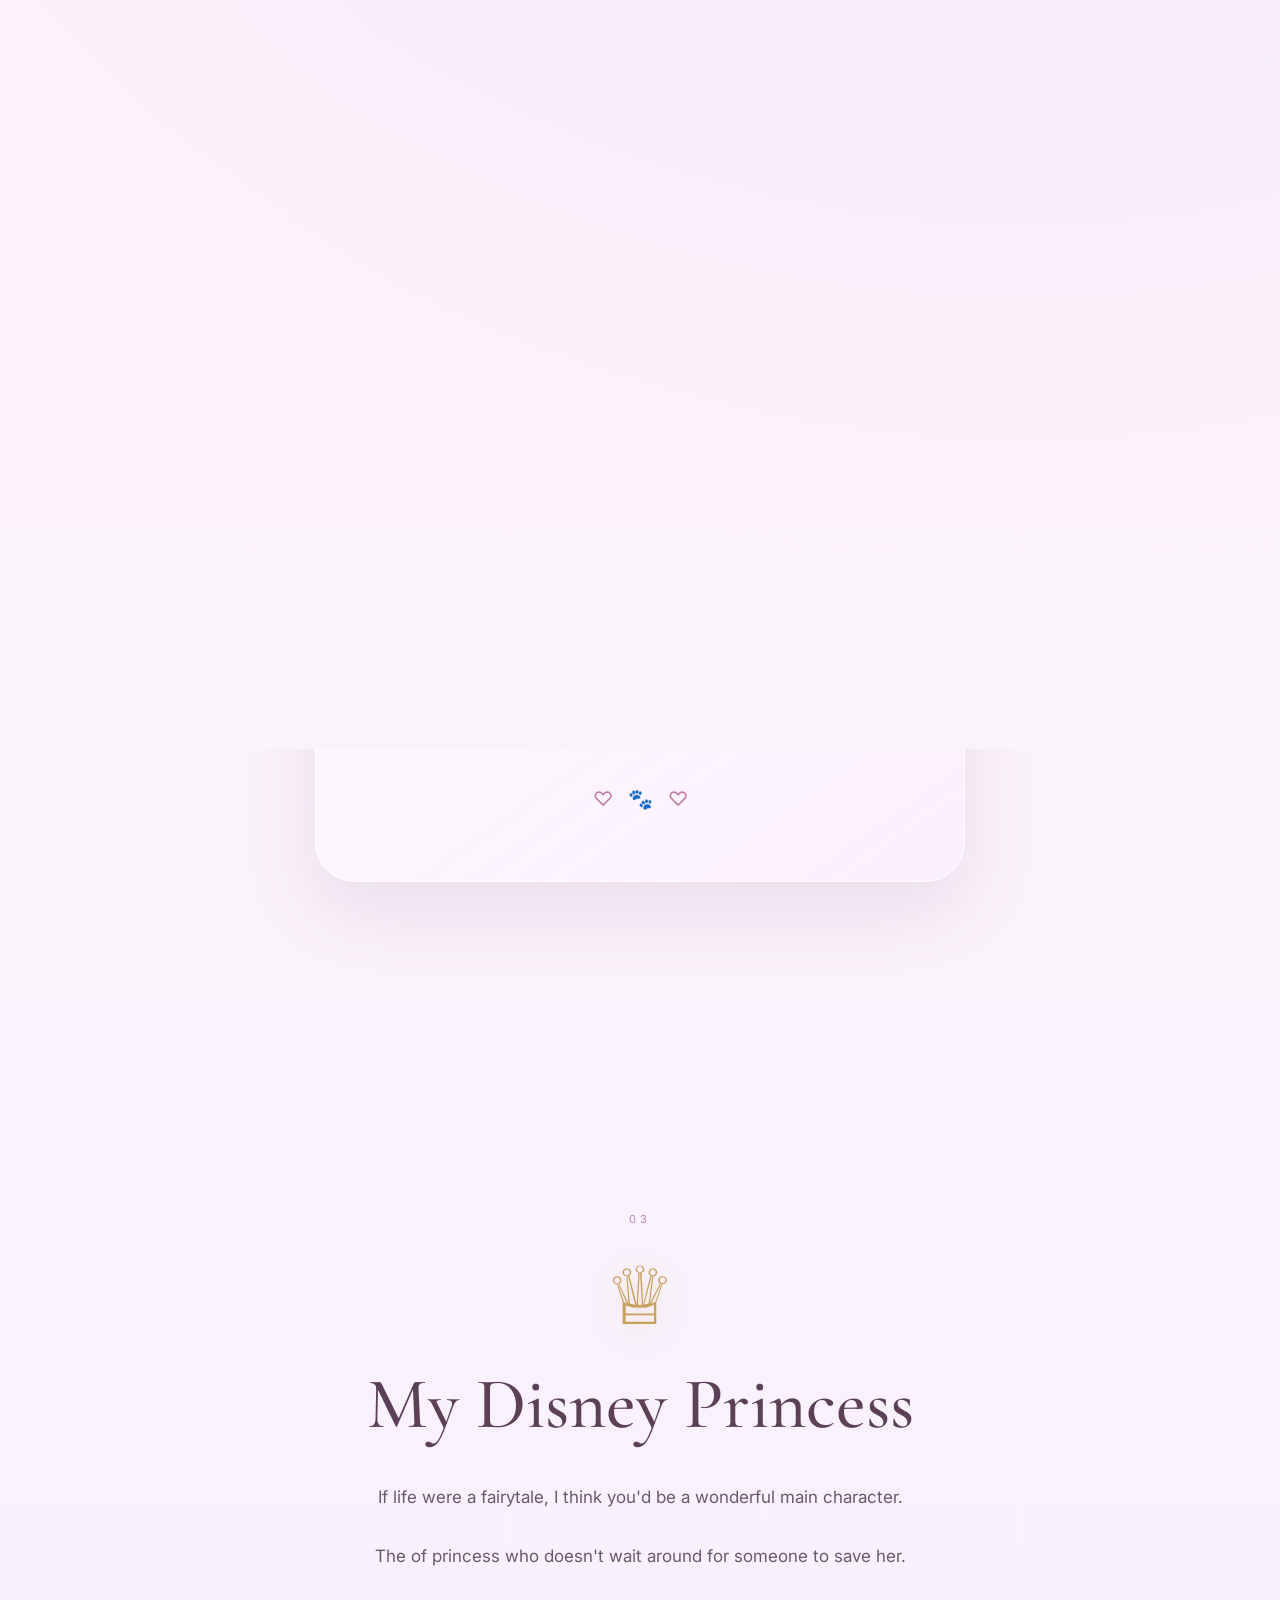
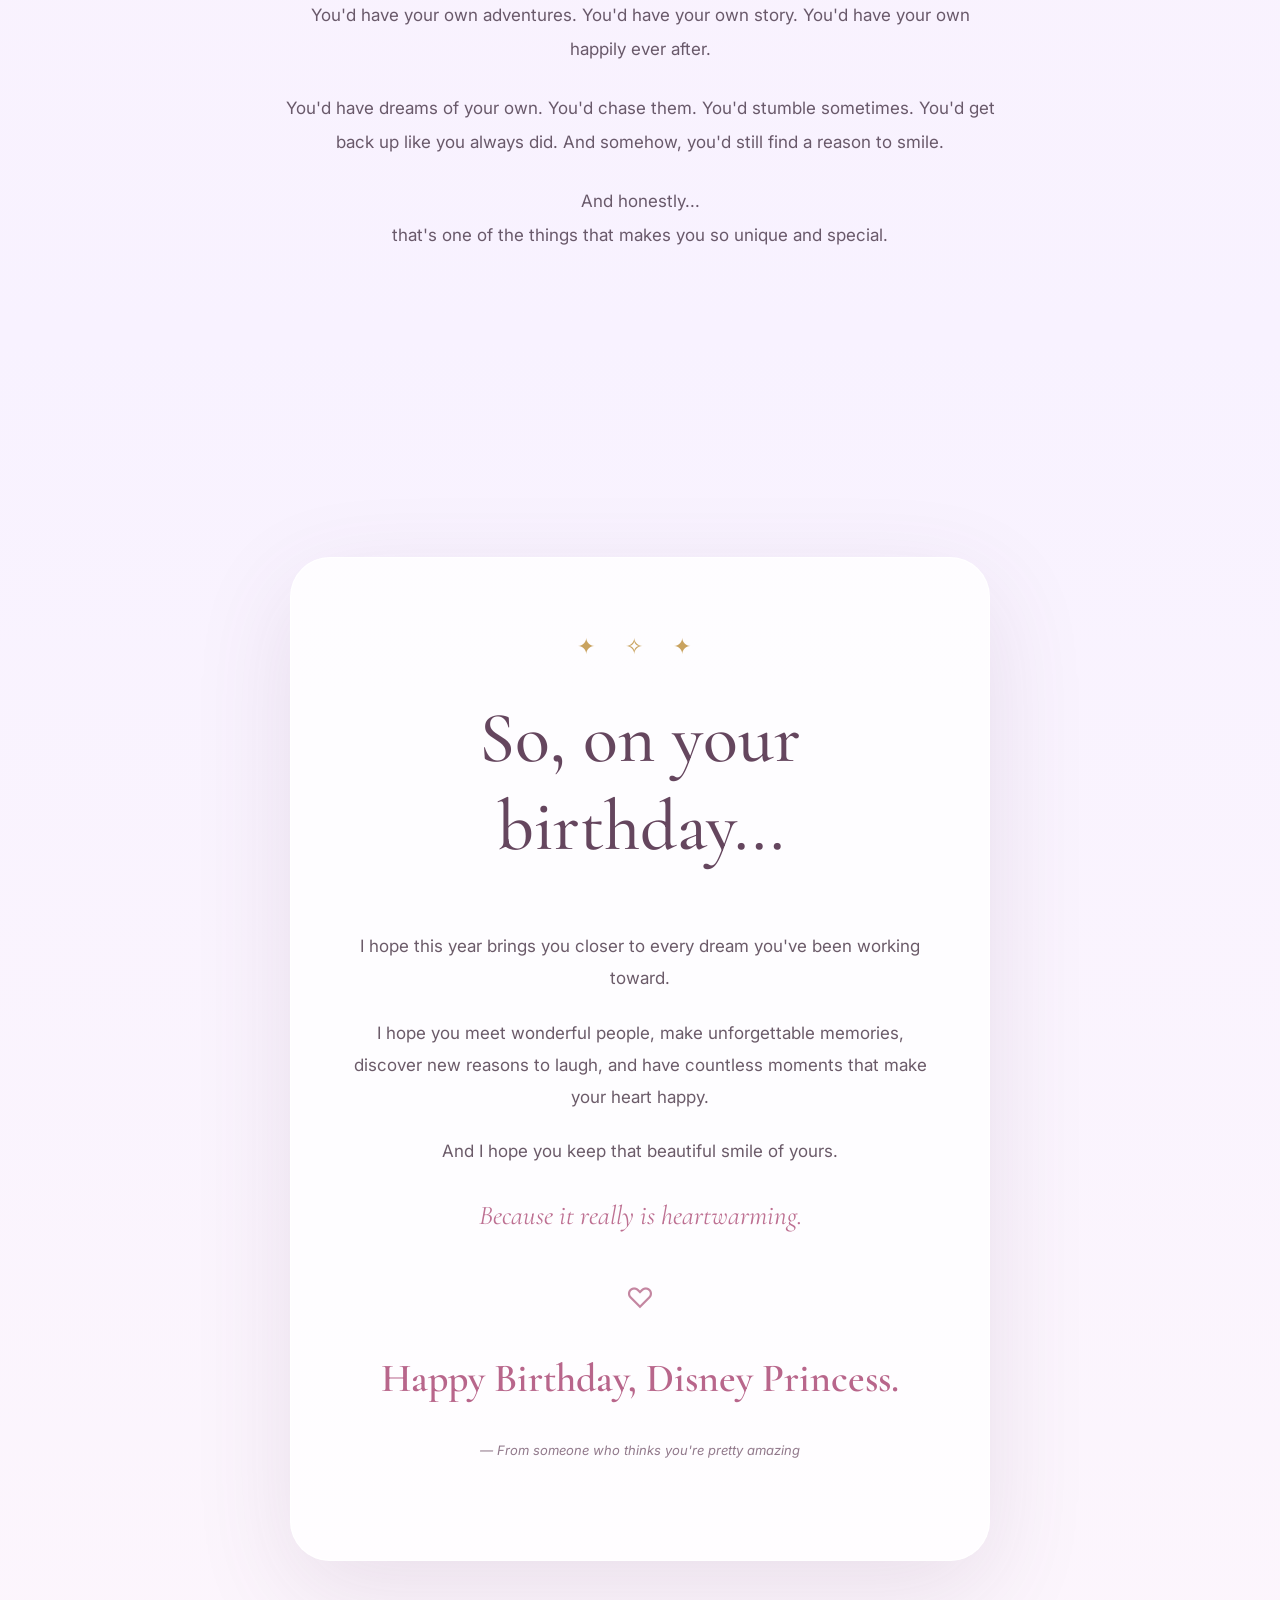
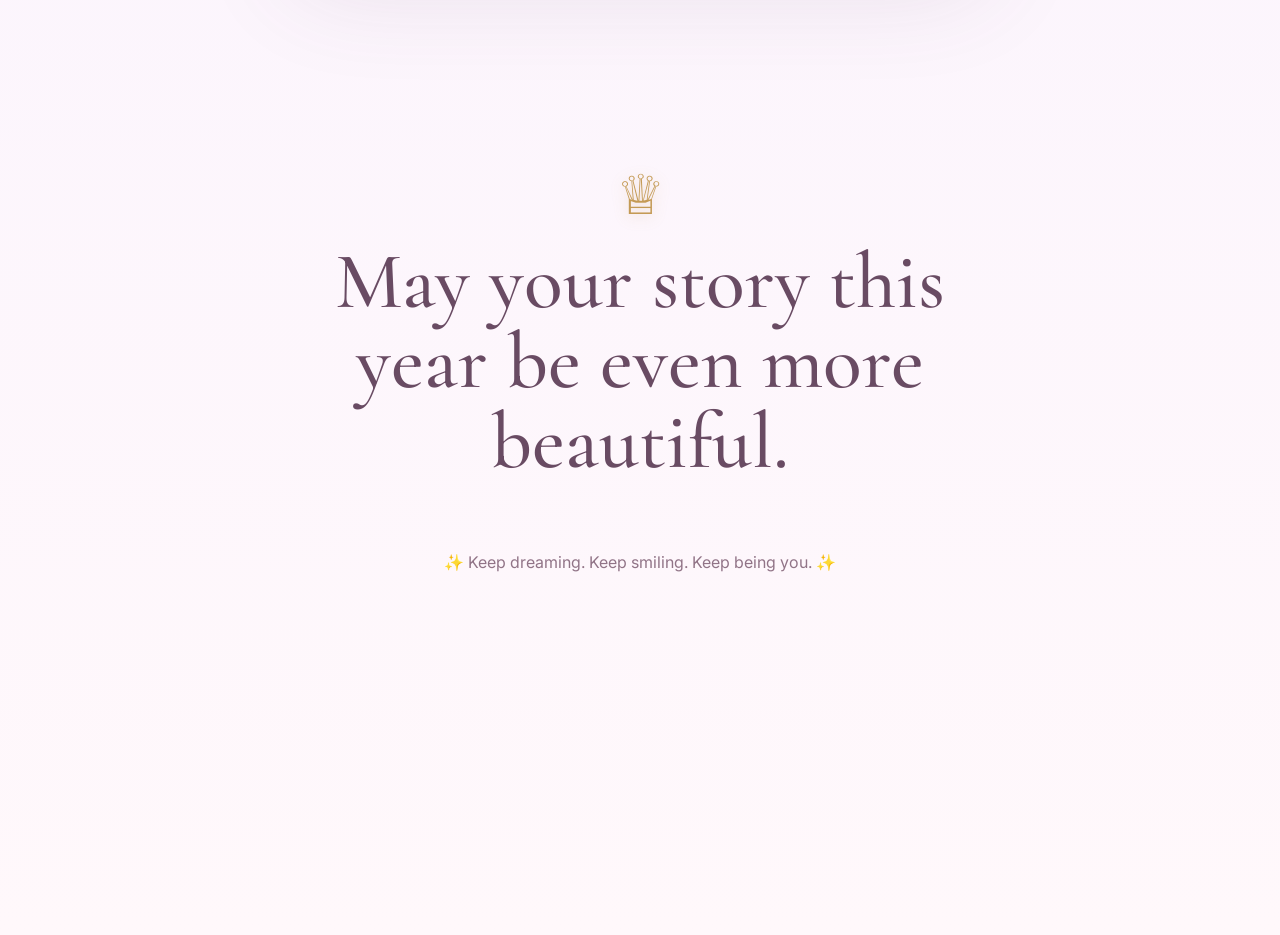
==== commit c8c24c30: "a few tweeks" ====
--- a/birthday.html
+++ b/birthday.html
@@ -62,6 +62,45 @@
   <div class="stars"></div>
 
   <div class="sparkles"></div>
+
+  <div
+    id="birthday-intro"
+    role="dialog"
+    aria-modal="true"
+    aria-labelledby="birthday-intro-title"
+  >
+
+    <div class="birthday-modal">
+
+      <img
+        class="birthday-modal-gif"
+        src="images/source.gif"
+        alt="Gapri parachuting down"
+      >
+
+      <p class="birthday-modal-kicker">
+        A little visitor has arrived
+      </p>
+
+      <h2 id="birthday-intro-title">
+        Hi, my name is Gapri.
+      </h2>
+
+      <p class="birthday-modal-message">
+        Let me take you on an adventure.
+      </p>
+
+      <button
+        class="birthday-modal-button"
+        id="birthday-intro-button"
+        type="button"
+      >
+        Let's go
+      </button>
+
+    </div>
+
+  </div>
 
 
 
@@ -537,6 +576,10 @@
       alt="A cute cat parachuting down"
     >
 
+    <span class="cat-name-tag">
+      Gapri
+    </span>
+
 
     <div class="cat-sparkle sparkle-1">
       ✦
--- a/style.css
+++ b/style.css
@@ -866,6 +866,70 @@
 }
 
 
+.cat-name-tag {
+
+  position: absolute;
+
+  bottom: -30px;
+
+  left: 15%;
+
+  z-index: 2;
+
+  padding: 5px 13px 6px;
+
+  border: 2px solid #e4a8c1;
+
+  border-radius: 7px;
+
+  background: #fff8fc;
+
+  color: #a9577d;
+
+  font-family:
+    "Cormorant Garamond",
+    serif;
+
+  font-size: 19px;
+
+  font-weight: 600;
+
+  line-height: 1;
+
+  white-space: nowrap;
+
+  transform:
+    rotate(-6deg);
+
+  box-shadow:
+    0 4px 10px rgba(80,50,70,.18);
+}
+
+
+.cat-name-tag::before {
+
+  content: "";
+
+  position: absolute;
+
+  top: -7px;
+
+  left: 50%;
+
+  width: 7px;
+
+  height: 7px;
+
+  border: 1px solid #e4a8c1;
+
+  border-radius: 50%;
+
+  background: #fff8fc;
+
+  transform: translateX(-50%);
+}
+
+
 .cat-rope {
 
   position: absolute;
@@ -1793,4 +1857,179 @@
 
   }
 
+}
+
+
+/* =========================================================
+   BIRTHDAY MODAL
+========================================================= */
+
+#birthday-intro {
+
+  background:
+    rgba(34, 20, 39, .72);
+
+  backdrop-filter: blur(8px);
+
+  cursor: default;
+}
+
+
+.birthday-modal {
+
+  width: min(92vw, 520px);
+
+  padding: 34px 34px 38px;
+
+  border: 1px solid rgba(255,255,255,.7);
+
+  border-radius: 24px;
+
+  background:
+    linear-gradient(
+      145deg,
+      rgba(255,255,255,.96),
+      rgba(255,241,249,.94)
+    );
+
+  box-shadow:
+    0 25px 90px rgba(28, 14, 35, .35);
+
+  color: #5d4059;
+
+  animation:
+    birthdayModalAppear .7s ease both;
+}
+
+
+.birthday-modal-gif {
+
+  display: block;
+
+  width: min(260px, 65vw);
+
+  max-height: 260px;
+
+  object-fit: contain;
+
+  margin: -8px auto 8px;
+
+  filter:
+    drop-shadow(
+      0 12px 18px
+      rgba(80,50,70,.2)
+    );
+}
+
+
+.birthday-modal-kicker {
+
+  margin: 0 0 12px;
+
+  color: #a66b89;
+
+  font-size: 11px;
+
+  letter-spacing: 3px;
+
+  text-transform: uppercase;
+}
+
+
+.birthday-modal h2 {
+
+  margin: 0 0 8px;
+
+  color: #5d4059;
+
+  font-size: clamp(2.3rem, 7vw, 3.4rem);
+
+  line-height: .95;
+  
+  font-weight: 500;
+}
+
+
+.birthday-modal-message {
+
+  margin: 0 0 25px;
+
+  color: #80687a;
+
+  font-family:
+    "Cormorant Garamond",
+    serif;
+
+  font-size: 25px;
+
+  font-style: italic;
+}
+
+
+.birthday-modal-button {
+
+  padding: 13px 32px;
+
+  border: 0;
+
+  border-radius: 999px;
+
+  background: #bd6d91;
+
+  color: white;
+
+  font: inherit;
+
+  font-size: 13px;
+
+  letter-spacing: 1px;
+
+  cursor: pointer;
+
+  box-shadow: 0 8px 20px rgba(189,109,145,.28);
+
+  transition:
+    background .2s ease,
+    transform .2s ease,
+    box-shadow .2s ease;
+}
+
+
+.birthday-modal-button:hover,
+.birthday-modal-button:focus-visible {
+
+  background: #a9577d;
+
+  transform: translateY(-2px);
+
+  box-shadow: 0 11px 25px rgba(189,109,145,.35);
+}
+
+
+.birthday-modal-button:focus-visible {
+
+  outline: 3px solid rgba(189,109,145,.3);
+
+  outline-offset: 4px;
+}
+
+
+@keyframes birthdayModalAppear {
+
+  from {
+
+    opacity: 0;
+
+    transform: translateY(18px) scale(.96);
+
+  }
+
+  to {
+
+    opacity: 1;
+
+    transform: translateY(0) scale(1);
+
+  }
+
 }
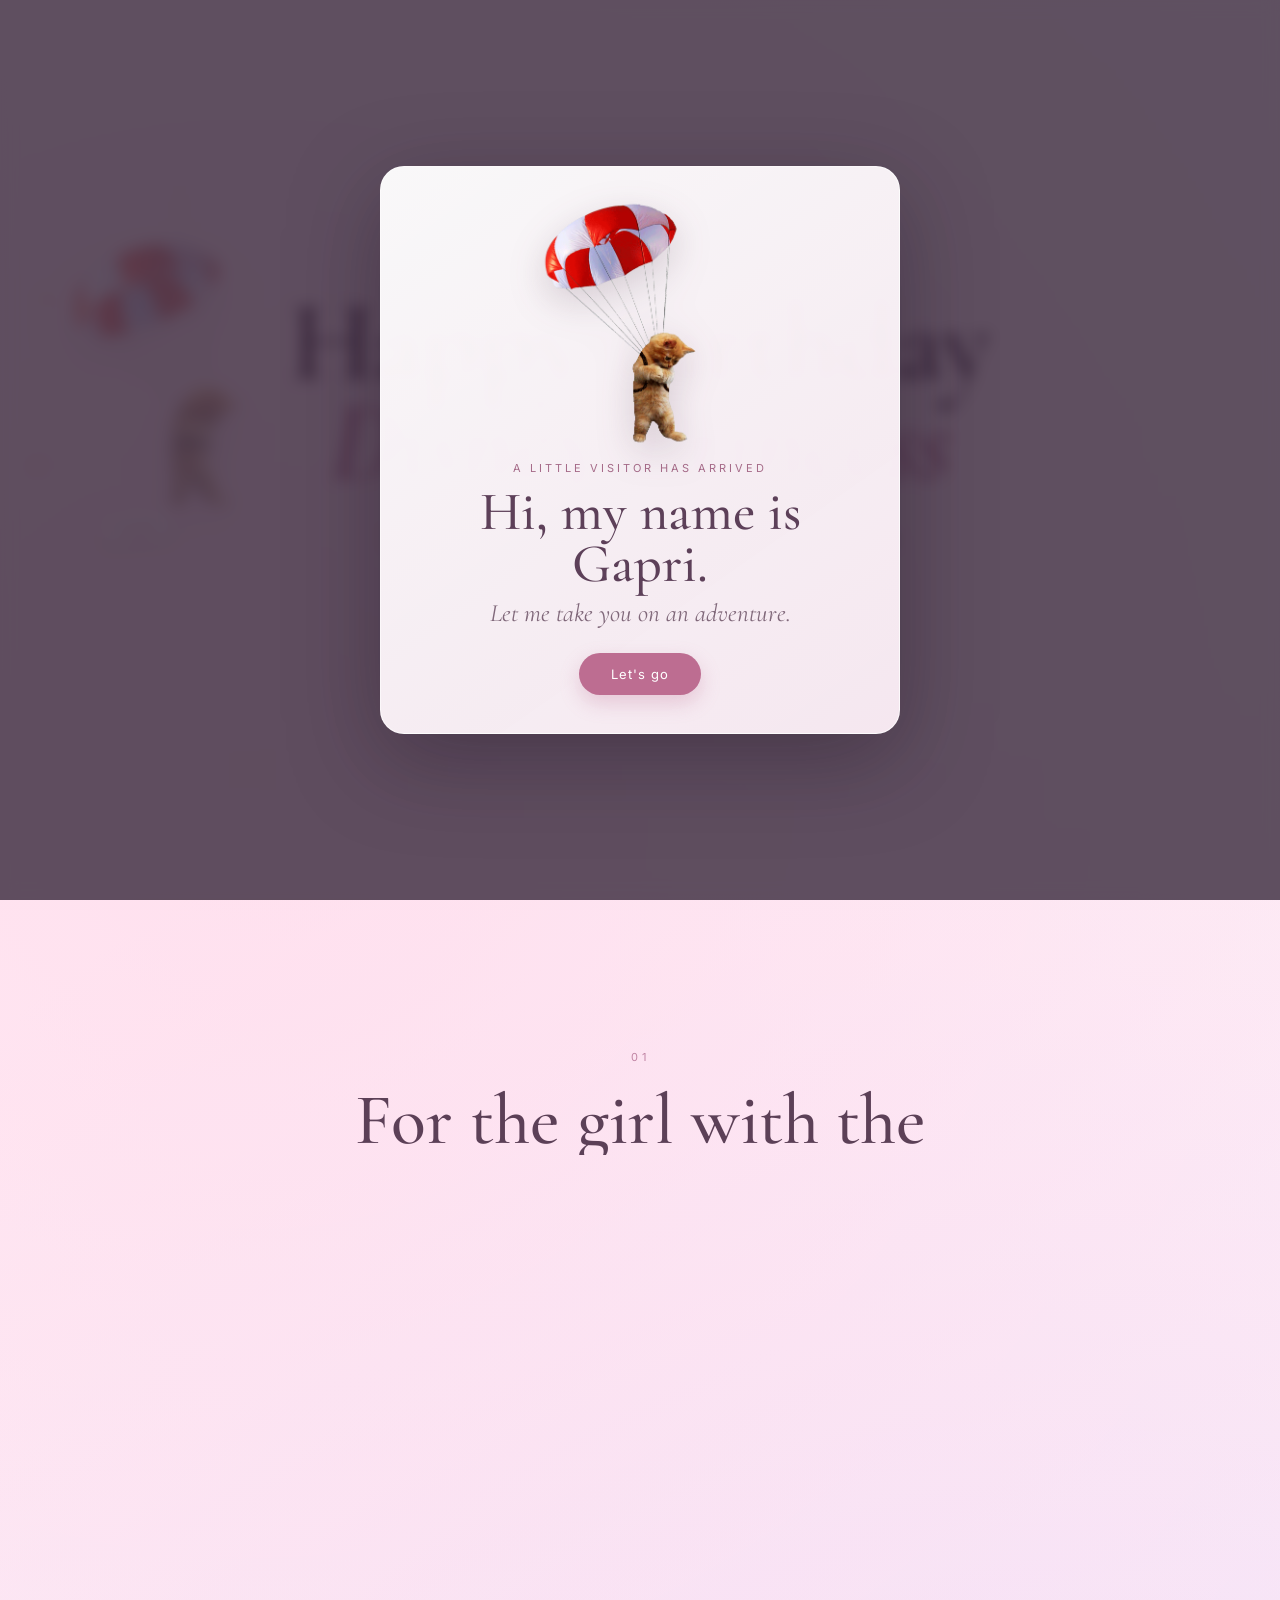
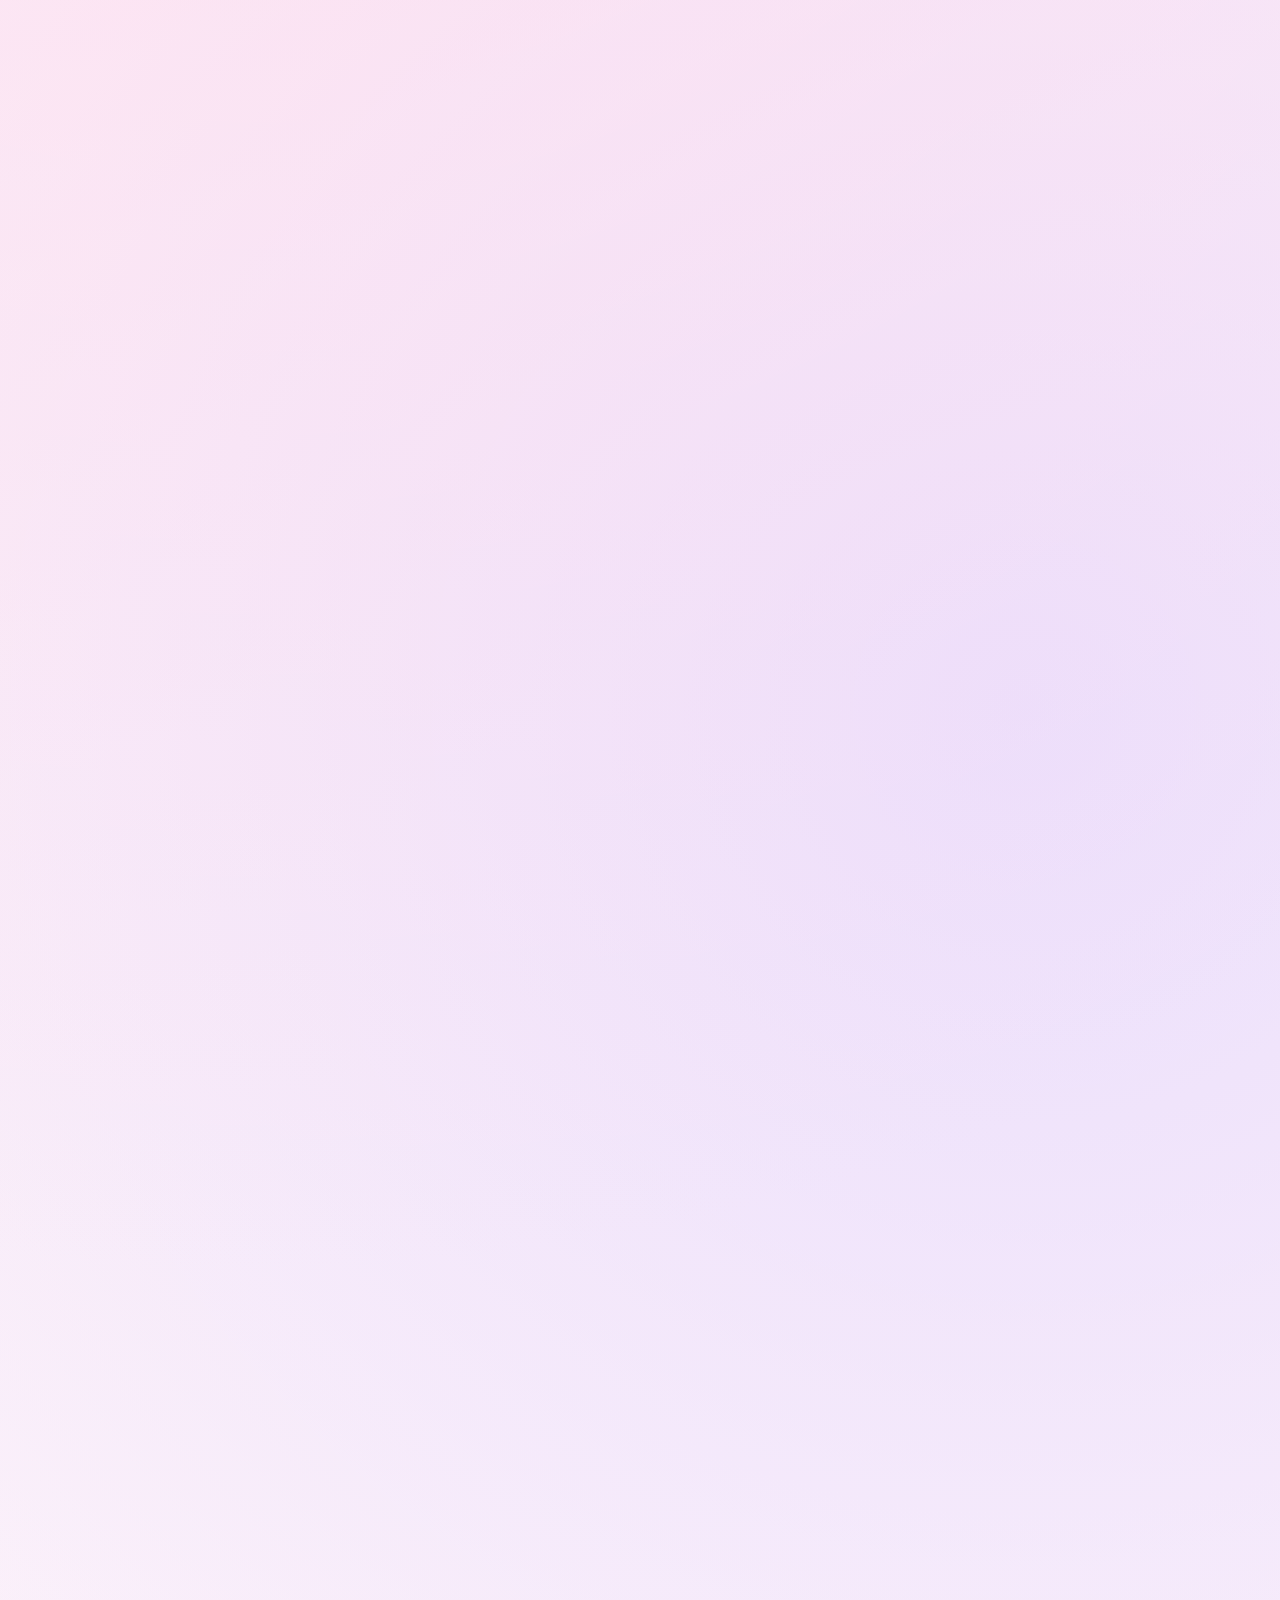
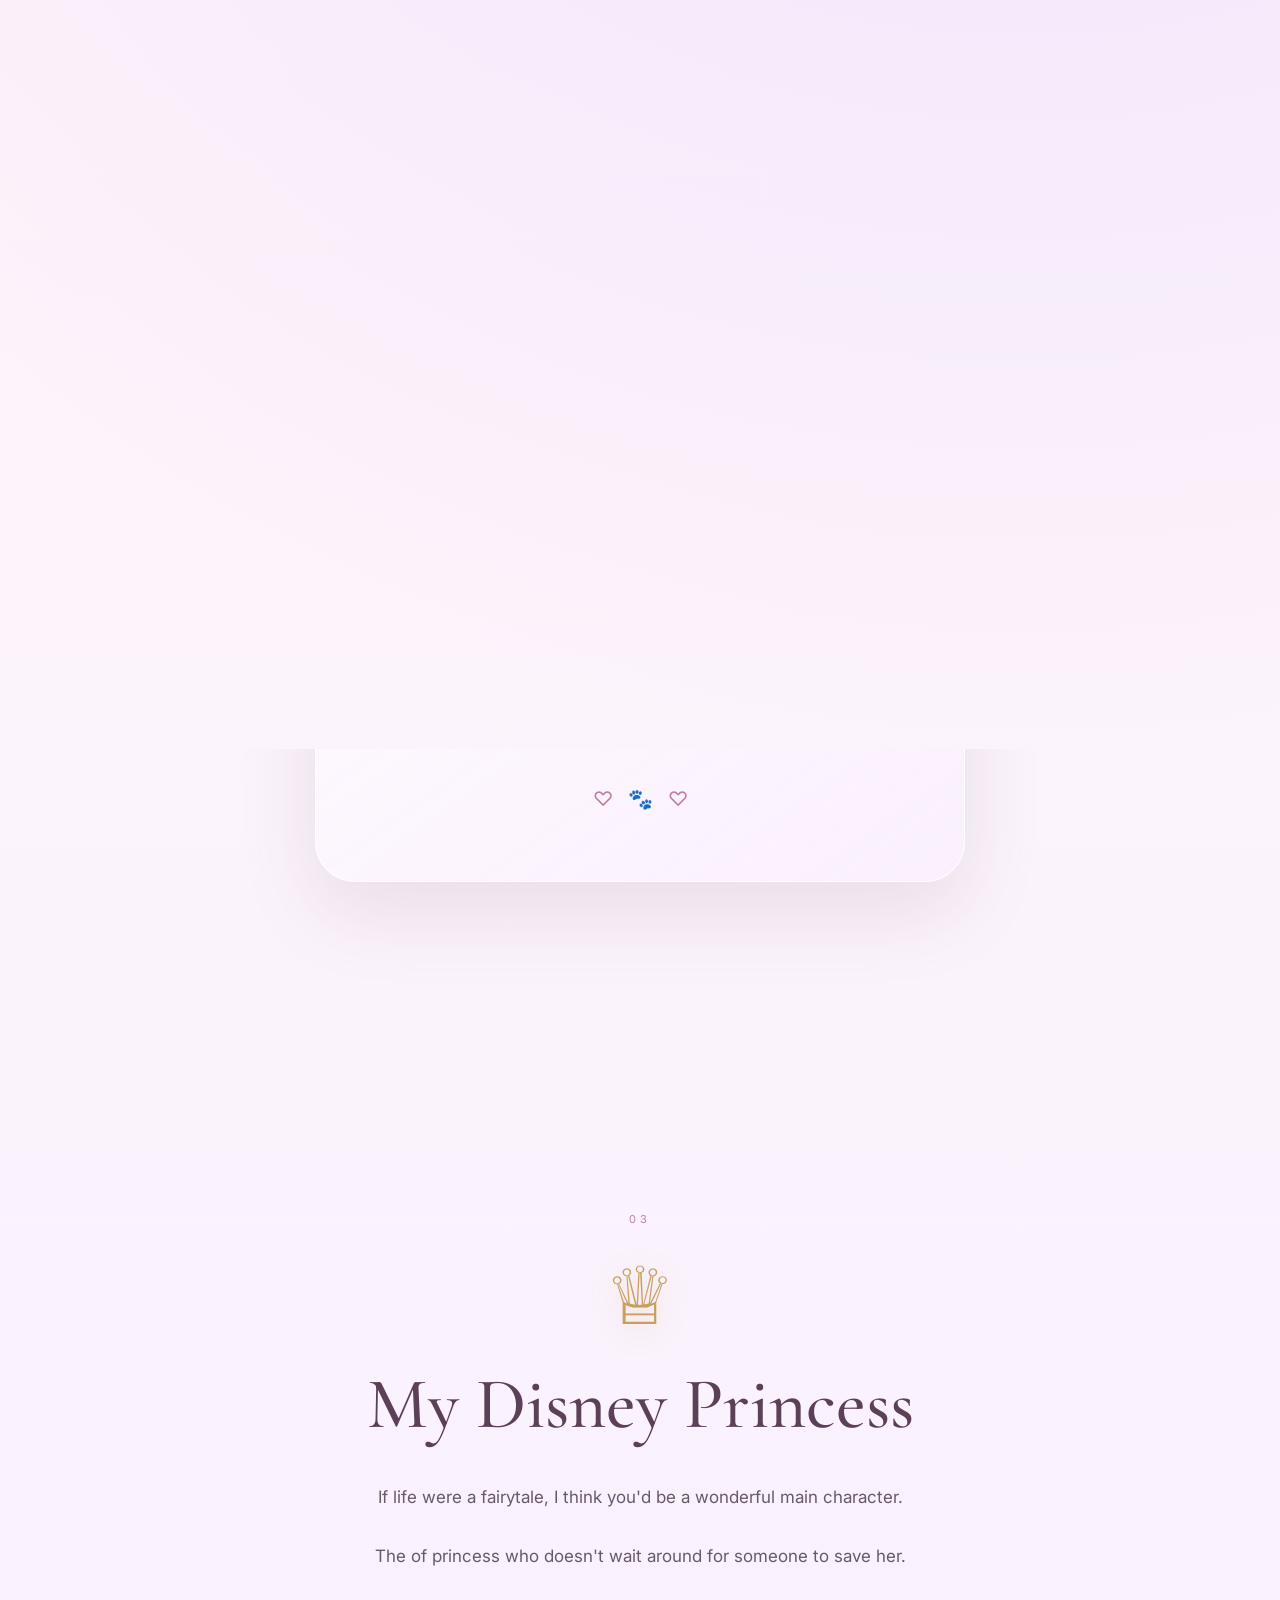
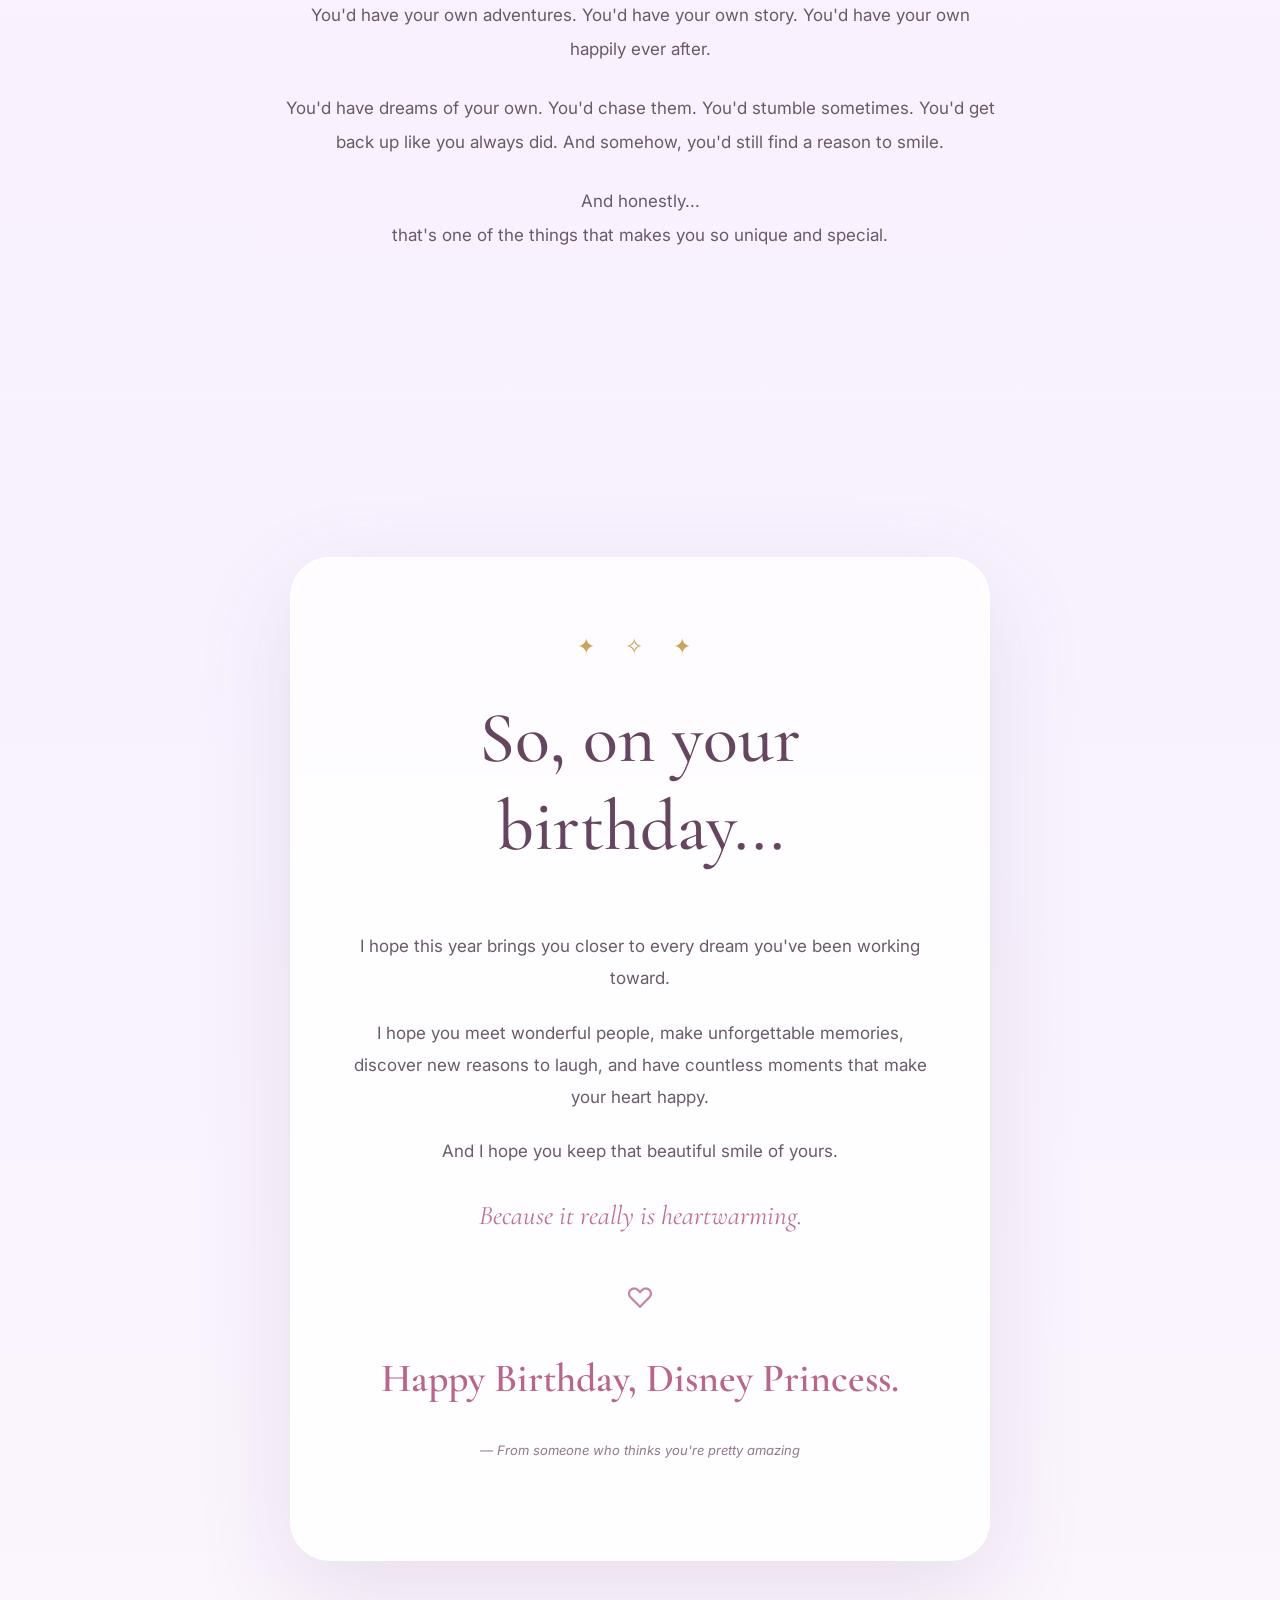
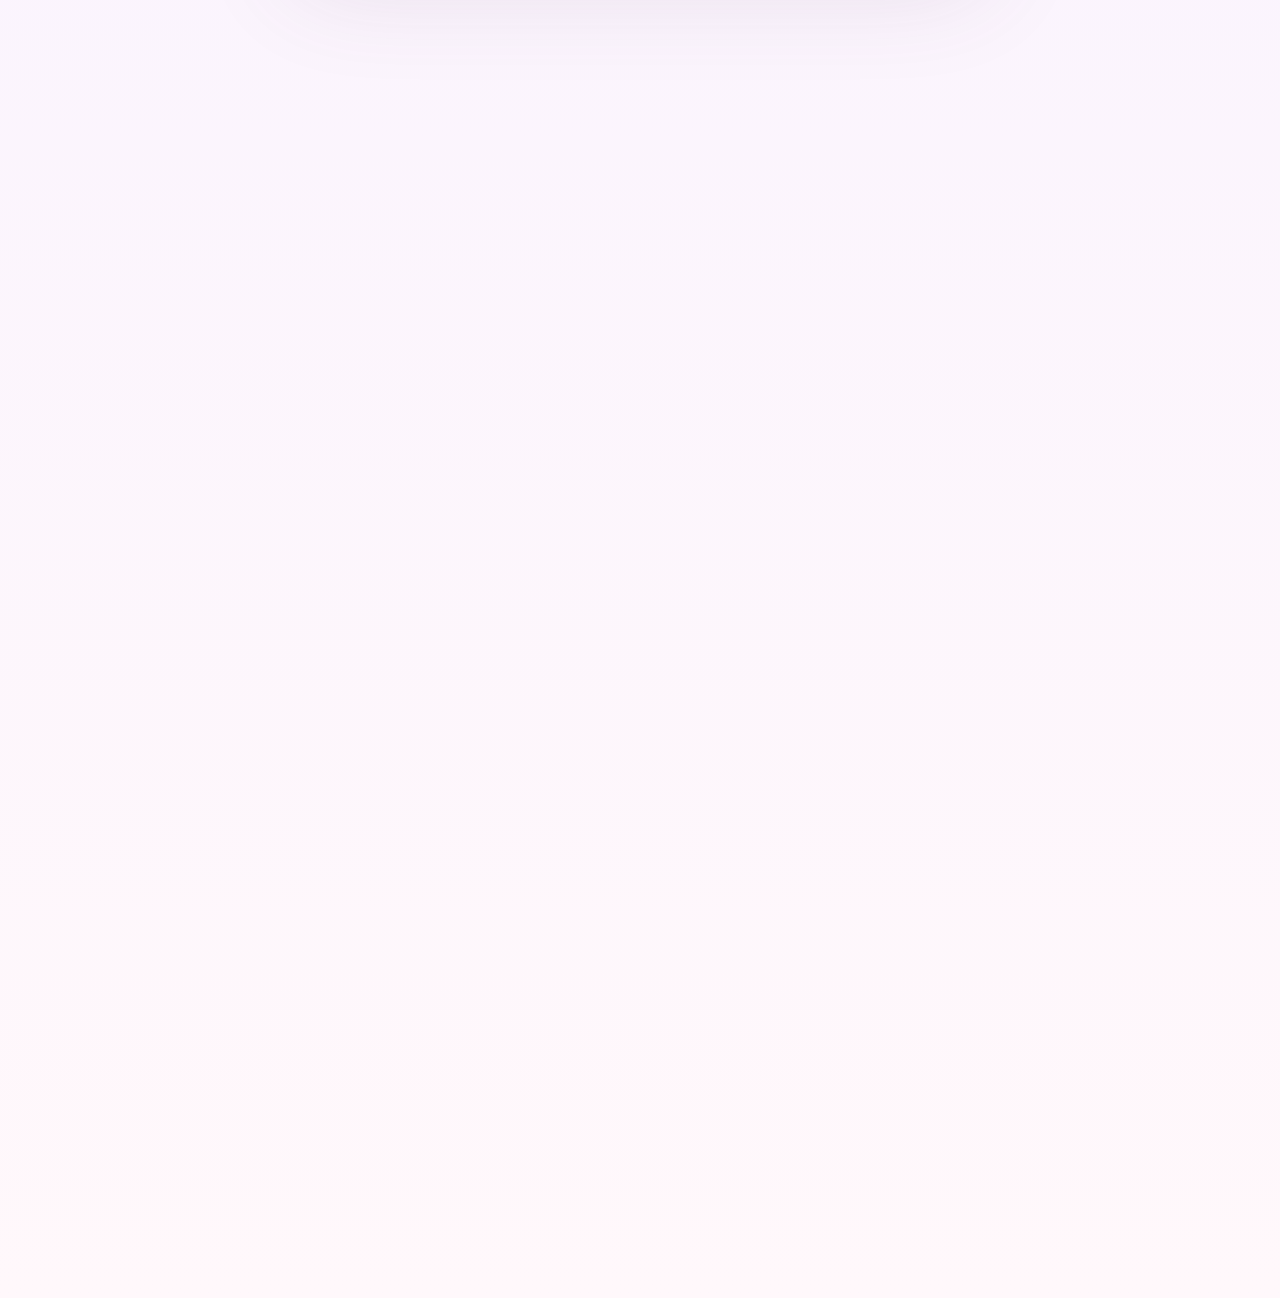
==== commit 51a4ee6b: "major changes" ====
--- a/birthday.html
+++ b/birthday.html
@@ -551,6 +551,30 @@
           alt="A cute cat parachuting down"
         >
 
+        <p class="final-question">
+          Did you enjoy Gapri's company?
+        </p>
+
+        <form class="message-form" id="message-form">
+
+          <label for="visitor-message">
+            Leave a little message for me
+          </label>
+
+          <textarea
+            id="visitor-message"
+            name="message"
+            rows="4"
+            placeholder="Write your message here..."
+            required
+          ></textarea>
+
+          <button type="submit">
+            Send message
+          </button>
+
+        </form>
+
       </div>
 
     </section>
@@ -601,6 +625,12 @@
 
   <!-- JavaScript -->
 
+  <audio
+    id="birthday-audio"
+    src="Taylor Swift - You’re On Your Own, Kid (Lyrics).mp3"
+    preload="auto"
+  ></audio>
+
   <script src="script.js"></script>
 
 </body>
--- a/style.css
+++ b/style.css
@@ -758,6 +758,23 @@
 .ending-content {
 
   max-width: 700px;
+
+  opacity: 0;
+
+  transform: translateY(24px);
+
+  transition:
+    opacity 1s ease,
+    transform 1s ease;
+
+}
+
+
+.ending-content.visible {
+
+  opacity: 1;
+
+  transform: translateY(0);
 }
 
 
@@ -805,6 +822,145 @@
   opacity: 1;
 
   transform: scale(1);
+}
+
+
+.final-question {
+
+  margin: 28px 0 0;
+
+  opacity: 0;
+
+  transform: scale(.85);
+
+  transition:
+    opacity .8s ease,
+    transform .8s ease;
+
+  font-family: "Cormorant Garamond", serif;
+
+  font-size: clamp(1.8rem, 4vw, 2.6rem);
+
+  font-style: italic;
+
+  color: #694b63 !important;
+
+}
+
+
+.final-question.visible {
+
+  opacity: 1;
+
+  transform: scale(1);
+
+}
+
+
+.message-form {
+
+  display: flex;
+
+  flex-direction: column;
+
+  align-items: center;
+
+  gap: 14px;
+
+  max-width: 520px;
+
+  margin: 34px auto 0;
+
+  opacity: 0;
+
+  transform: translateY(12px);
+
+  transition:
+    opacity .8s ease,
+    transform .8s ease;
+
+}
+
+
+.message-form.visible {
+
+  opacity: 1;
+
+  transform: translateY(0);
+
+}
+
+
+.message-form label {
+
+  font-family:
+    "Cormorant Garamond",
+    serif;
+
+  font-size: 1.5rem;
+
+  font-style: italic;
+
+  color: #694b63;
+
+}
+
+
+.message-form textarea {
+
+  width: min(100%, 520px);
+
+  min-height: 120px;
+
+  padding: 14px 16px;
+
+  border: 1px solid rgba(105, 75, 99, .35);
+
+  border-radius: 8px;
+
+  background: rgba(255, 255, 255, .7);
+
+  color: #694b63;
+
+  font: 1rem/1.5 "Inter", sans-serif;
+
+  resize: vertical;
+
+}
+
+
+.message-form textarea:focus {
+
+  outline: 2px solid rgba(105, 75, 99, .35);
+
+  outline-offset: 2px;
+
+}
+
+
+.message-form button {
+
+  padding: 12px 24px;
+
+  border: 0;
+
+  border-radius: 6px;
+
+  background: #694b63;
+
+  color: #fff;
+
+  cursor: pointer;
+
+  font: 600 .95rem "Inter", sans-serif;
+
+}
+
+
+.message-form button:hover {
+
+  background: #52394d;
+
 }
 
 
@@ -870,7 +1026,7 @@
 
   position: absolute;
 
-  bottom: -30px;
+  bottom: -25px;
 
   left: 15%;
 
@@ -903,6 +1059,7 @@
 
   box-shadow:
     0 4px 10px rgba(80,50,70,.18);
+
 }
 
 
@@ -1146,6 +1303,14 @@
 ========================================================= */
 
 @media (max-width: 600px) {
+
+
+  .birthday-modal-gif {
+
+    width: min(280px, 72vw);
+
+    max-height: 280px;
+  }
 
 
   /* -----------------------------------------------
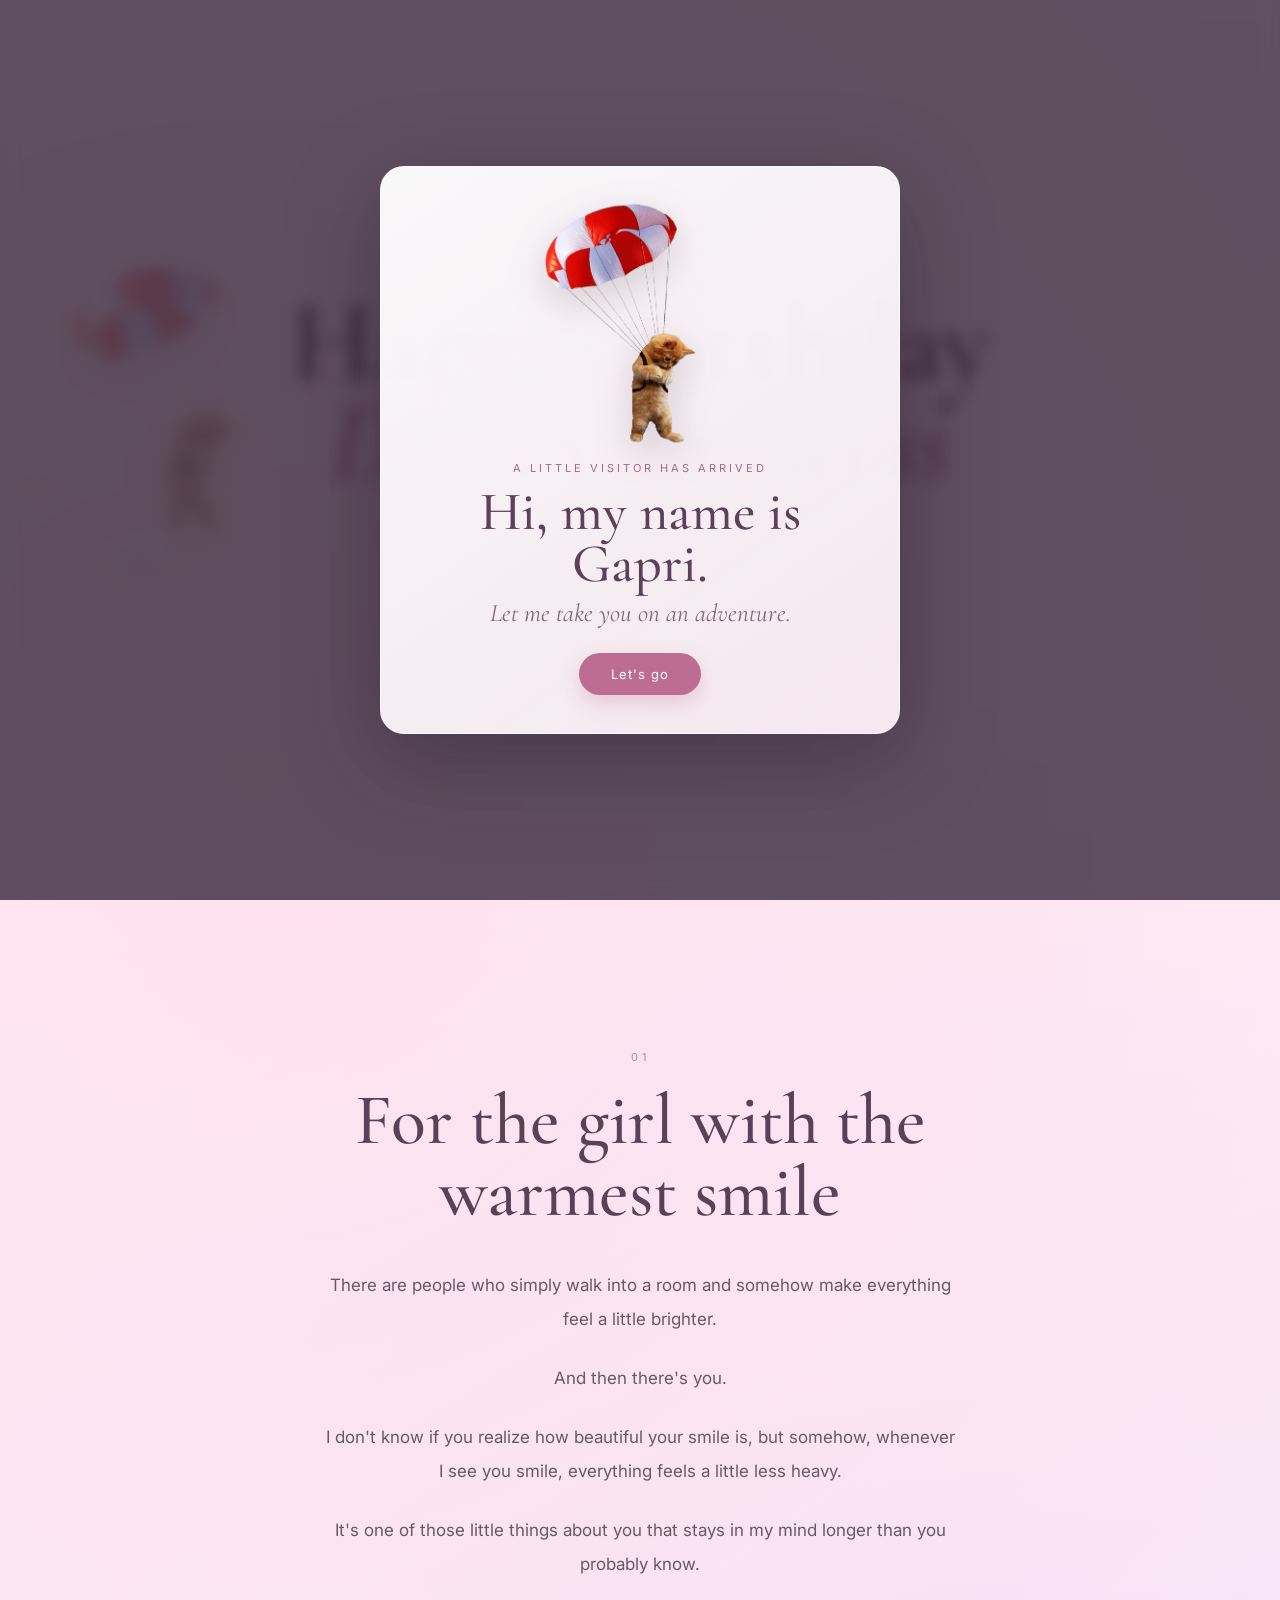
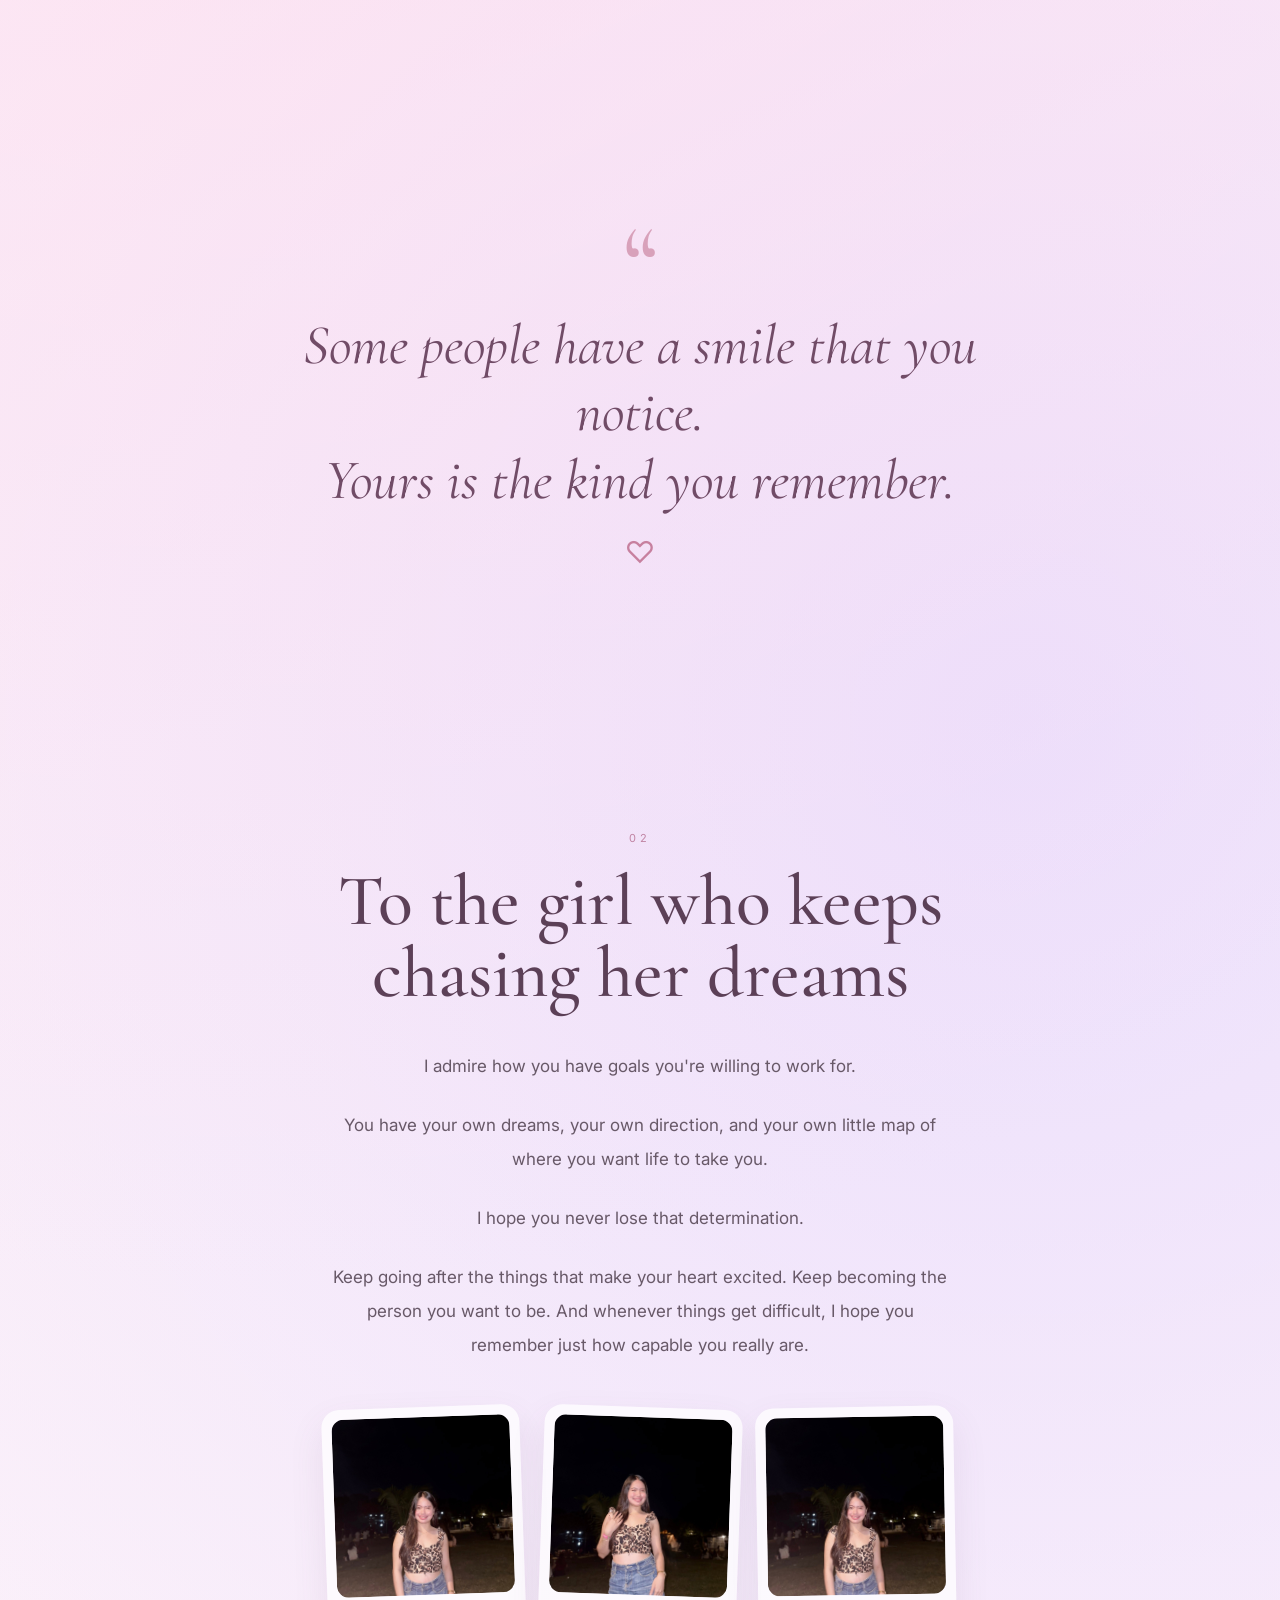
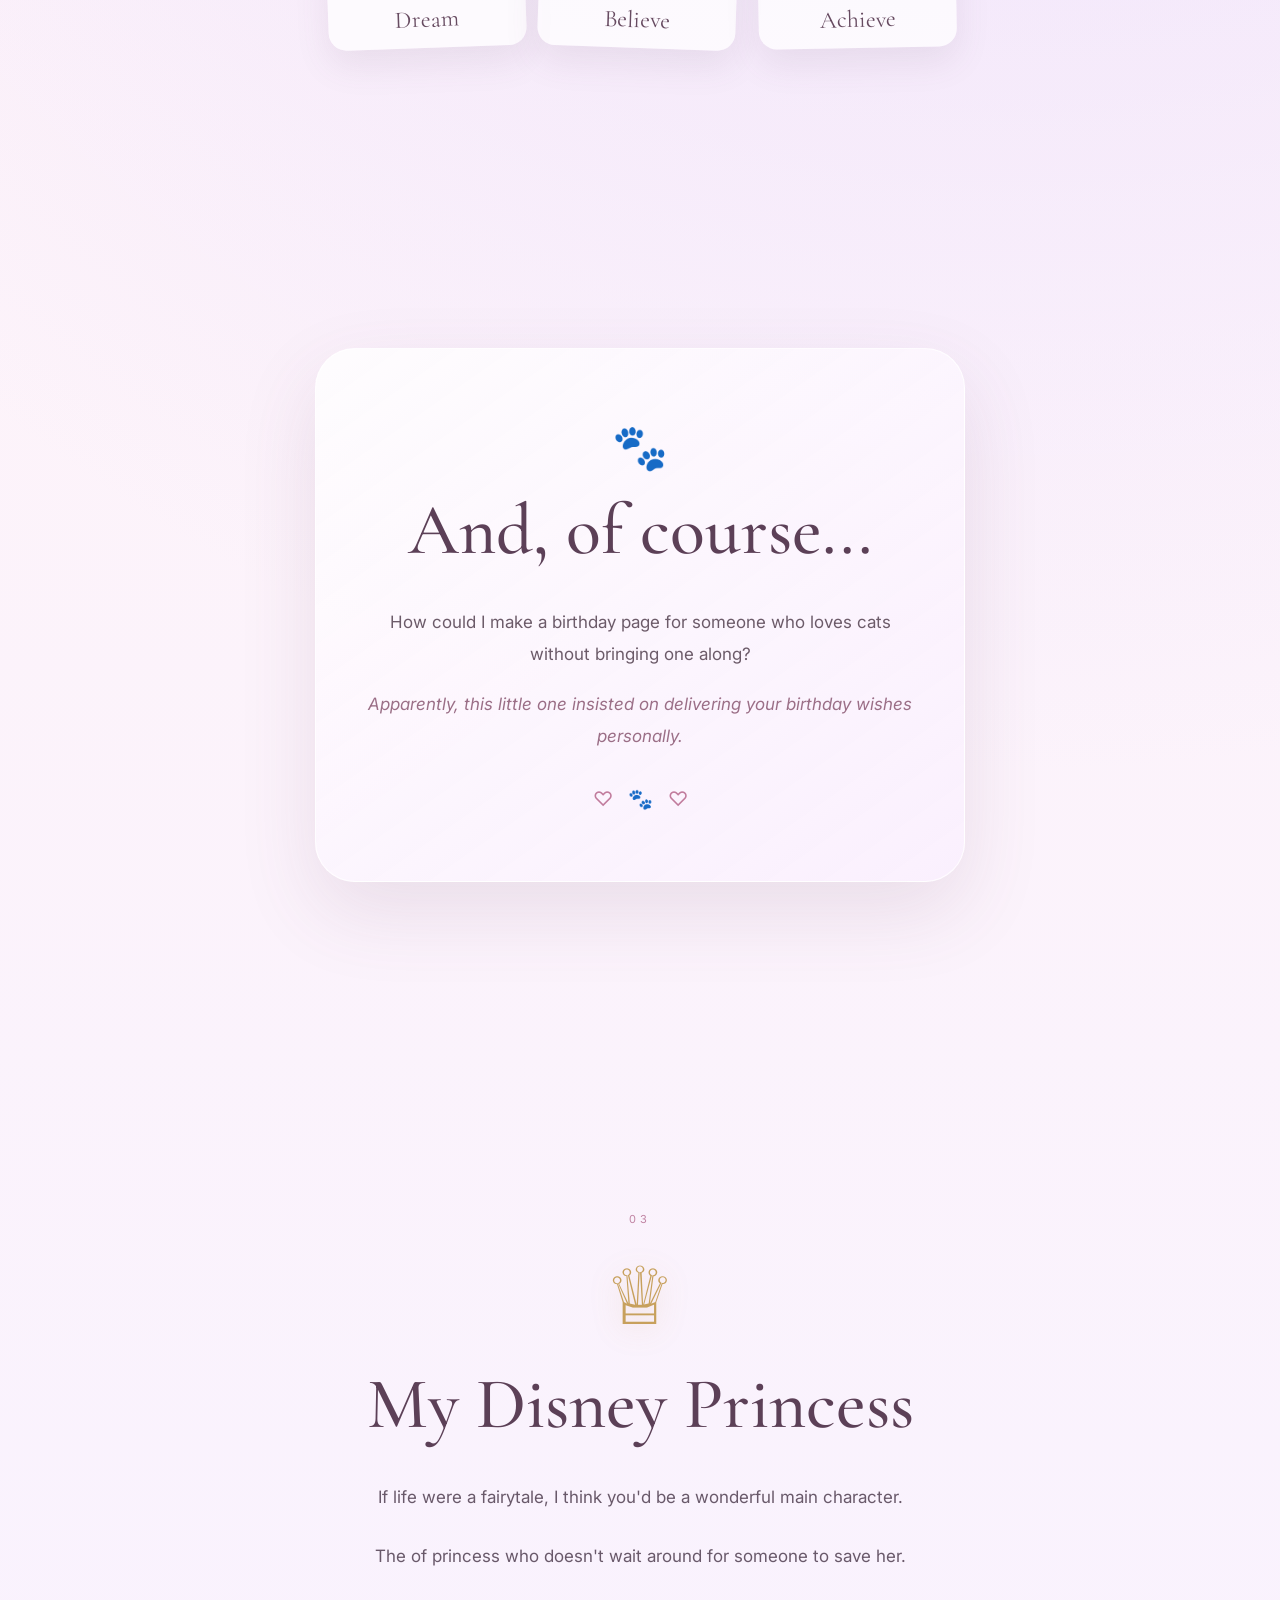
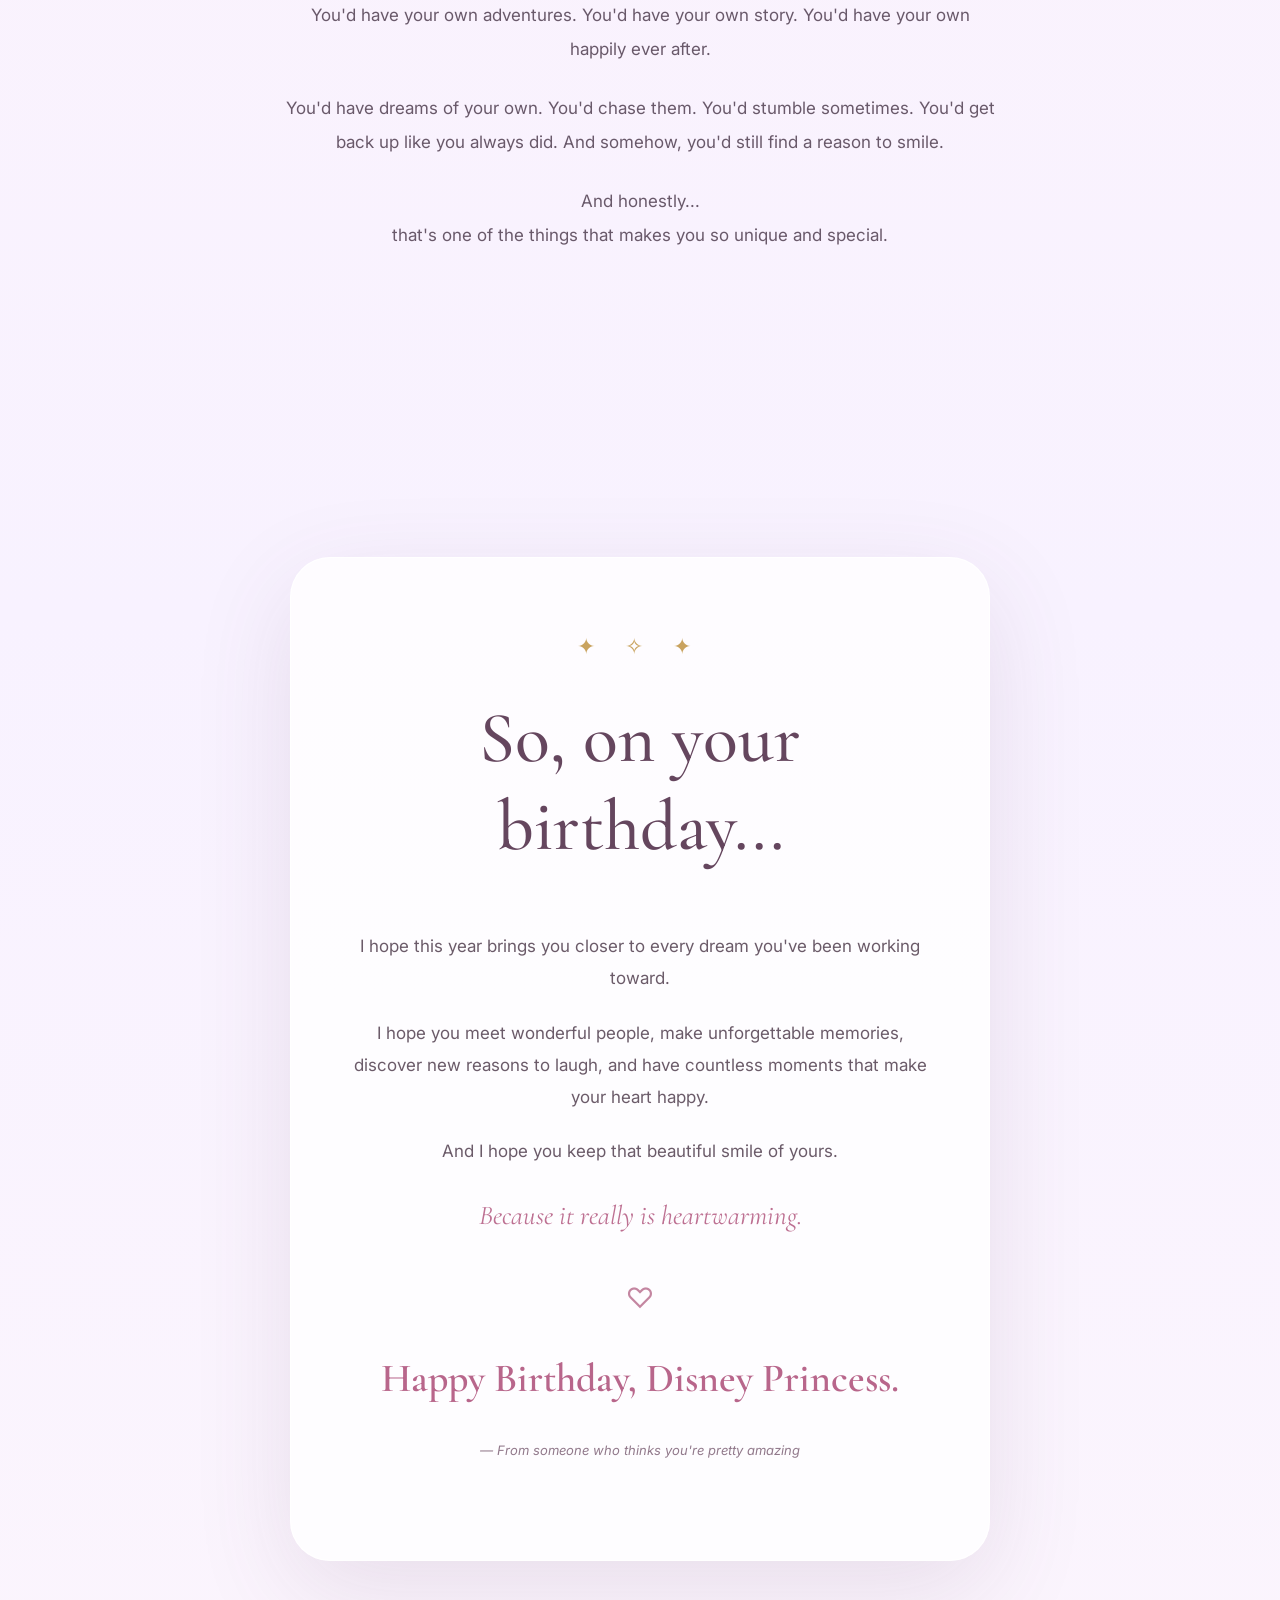
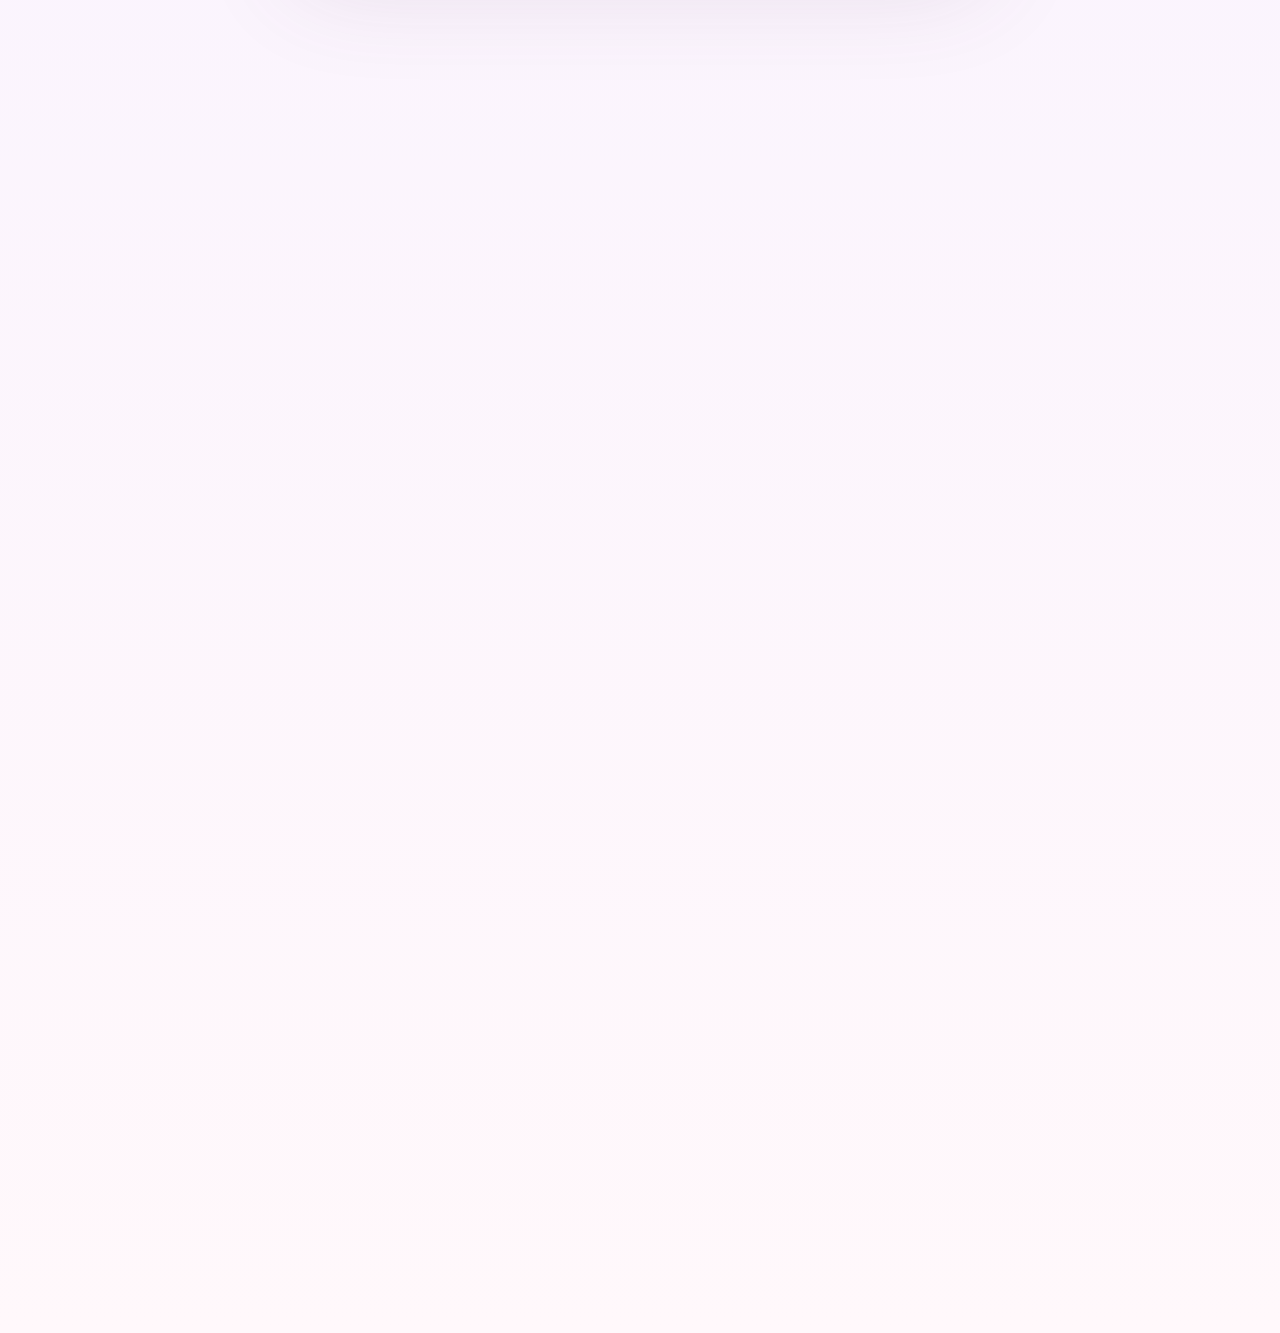
==== commit d5f45dce: "email" ====
--- a/birthday.html
+++ b/birthday.html
@@ -573,6 +573,13 @@
             Send message
           </button>
 
+          <p
+            class="message-status"
+            id="message-status"
+            role="status"
+            aria-live="polite"
+          ></p>
+
         </form>
 
       </div>
--- a/style.css
+++ b/style.css
@@ -964,6 +964,42 @@
 }
 
 
+.message-form button:disabled {
+
+  opacity: .6;
+
+  cursor: wait;
+
+}
+
+
+.message-status {
+
+  min-height: 1.5em;
+
+  margin: 0;
+
+  color: #694b63;
+
+  font: .9rem/1.5 "Inter", sans-serif;
+
+}
+
+
+.message-status.success {
+
+  color: #47734f;
+
+}
+
+
+.message-status.error {
+
+  color: #a04444;
+
+}
+
+
 
 /* =========================================================
    PARACHUTING CAT
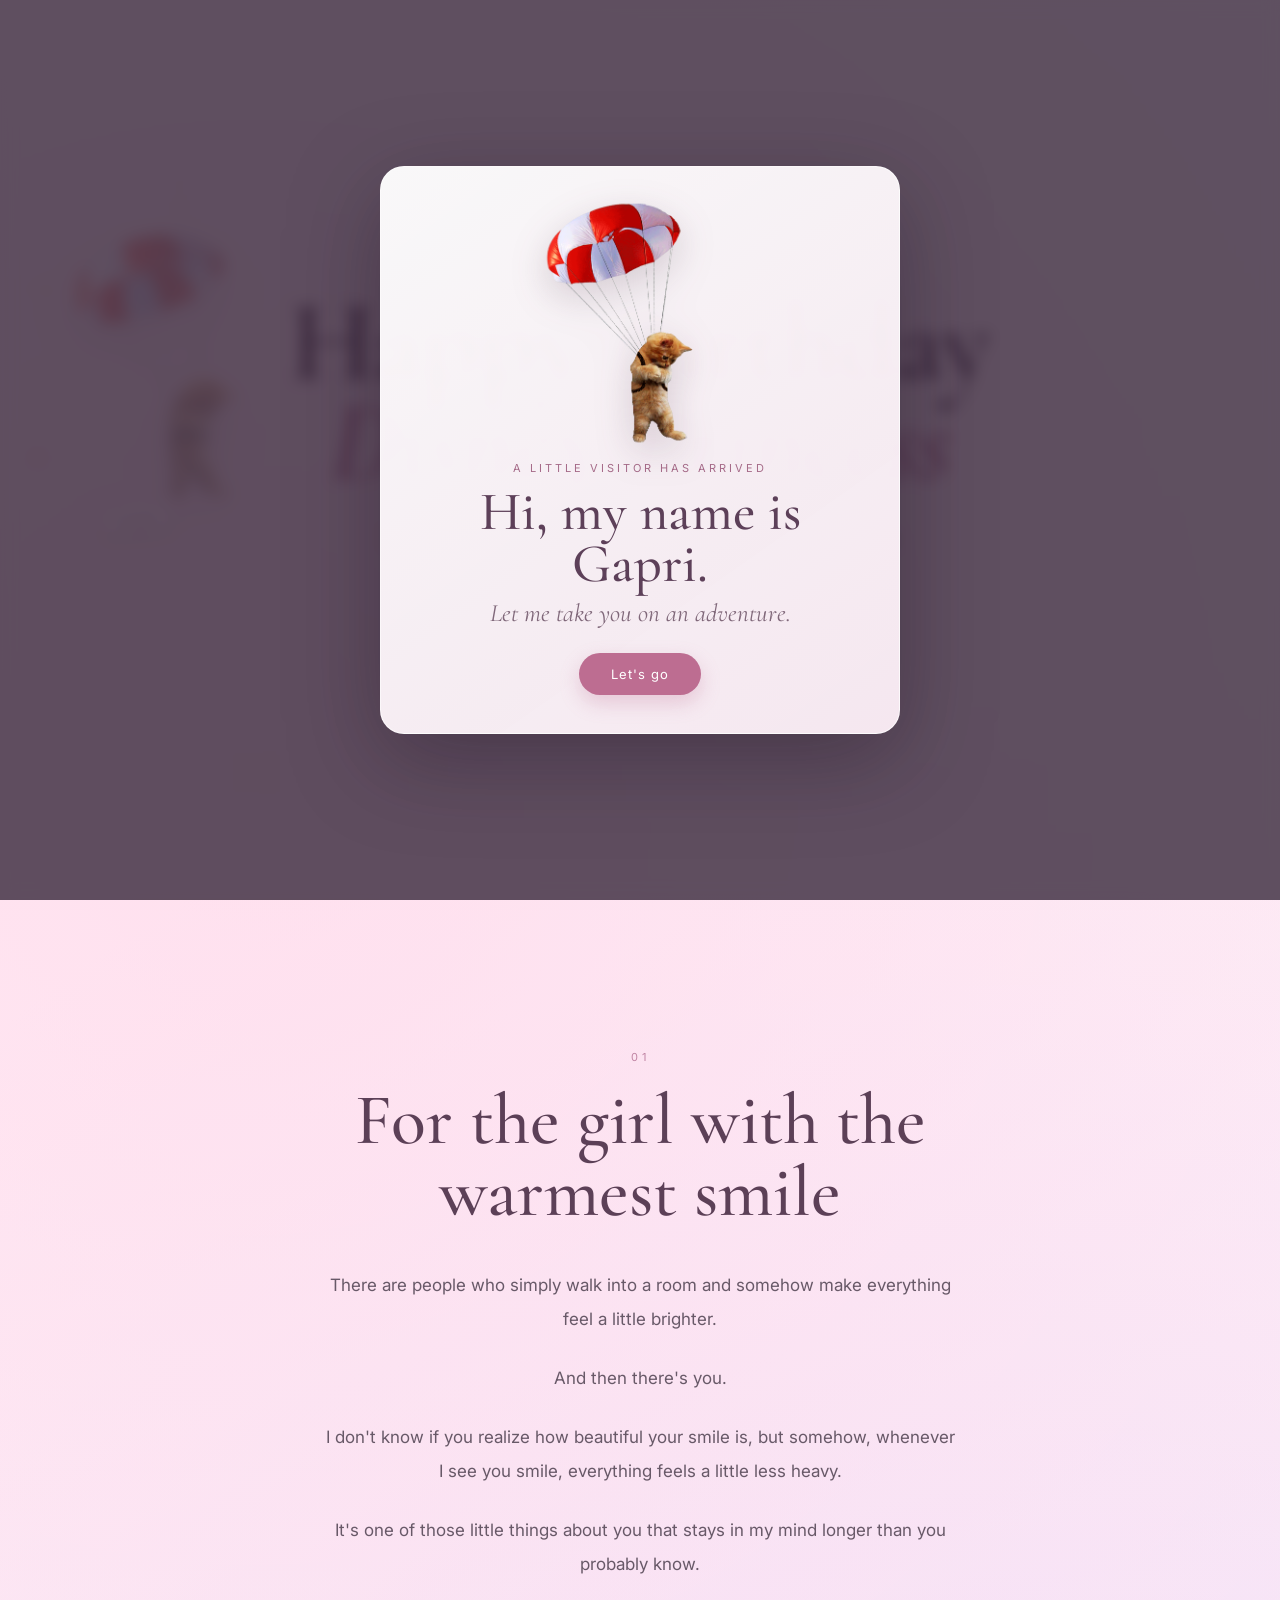
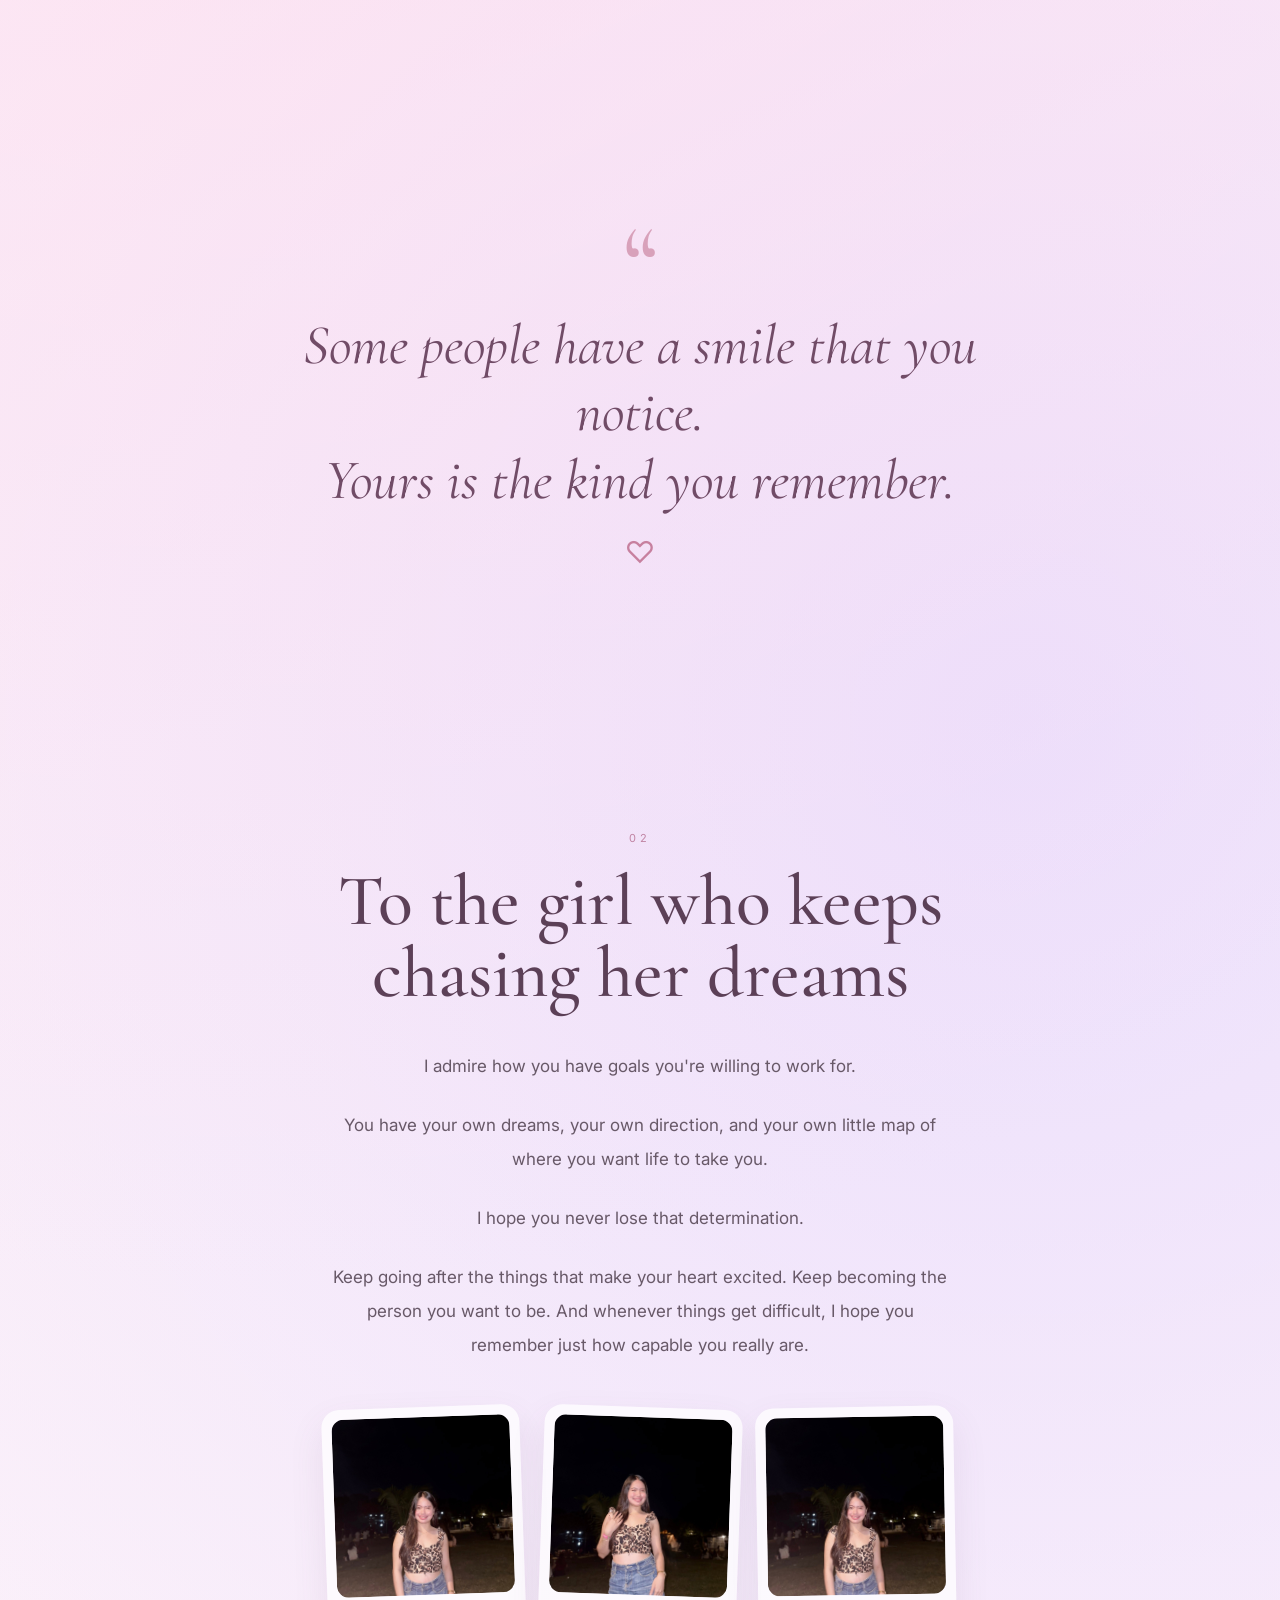
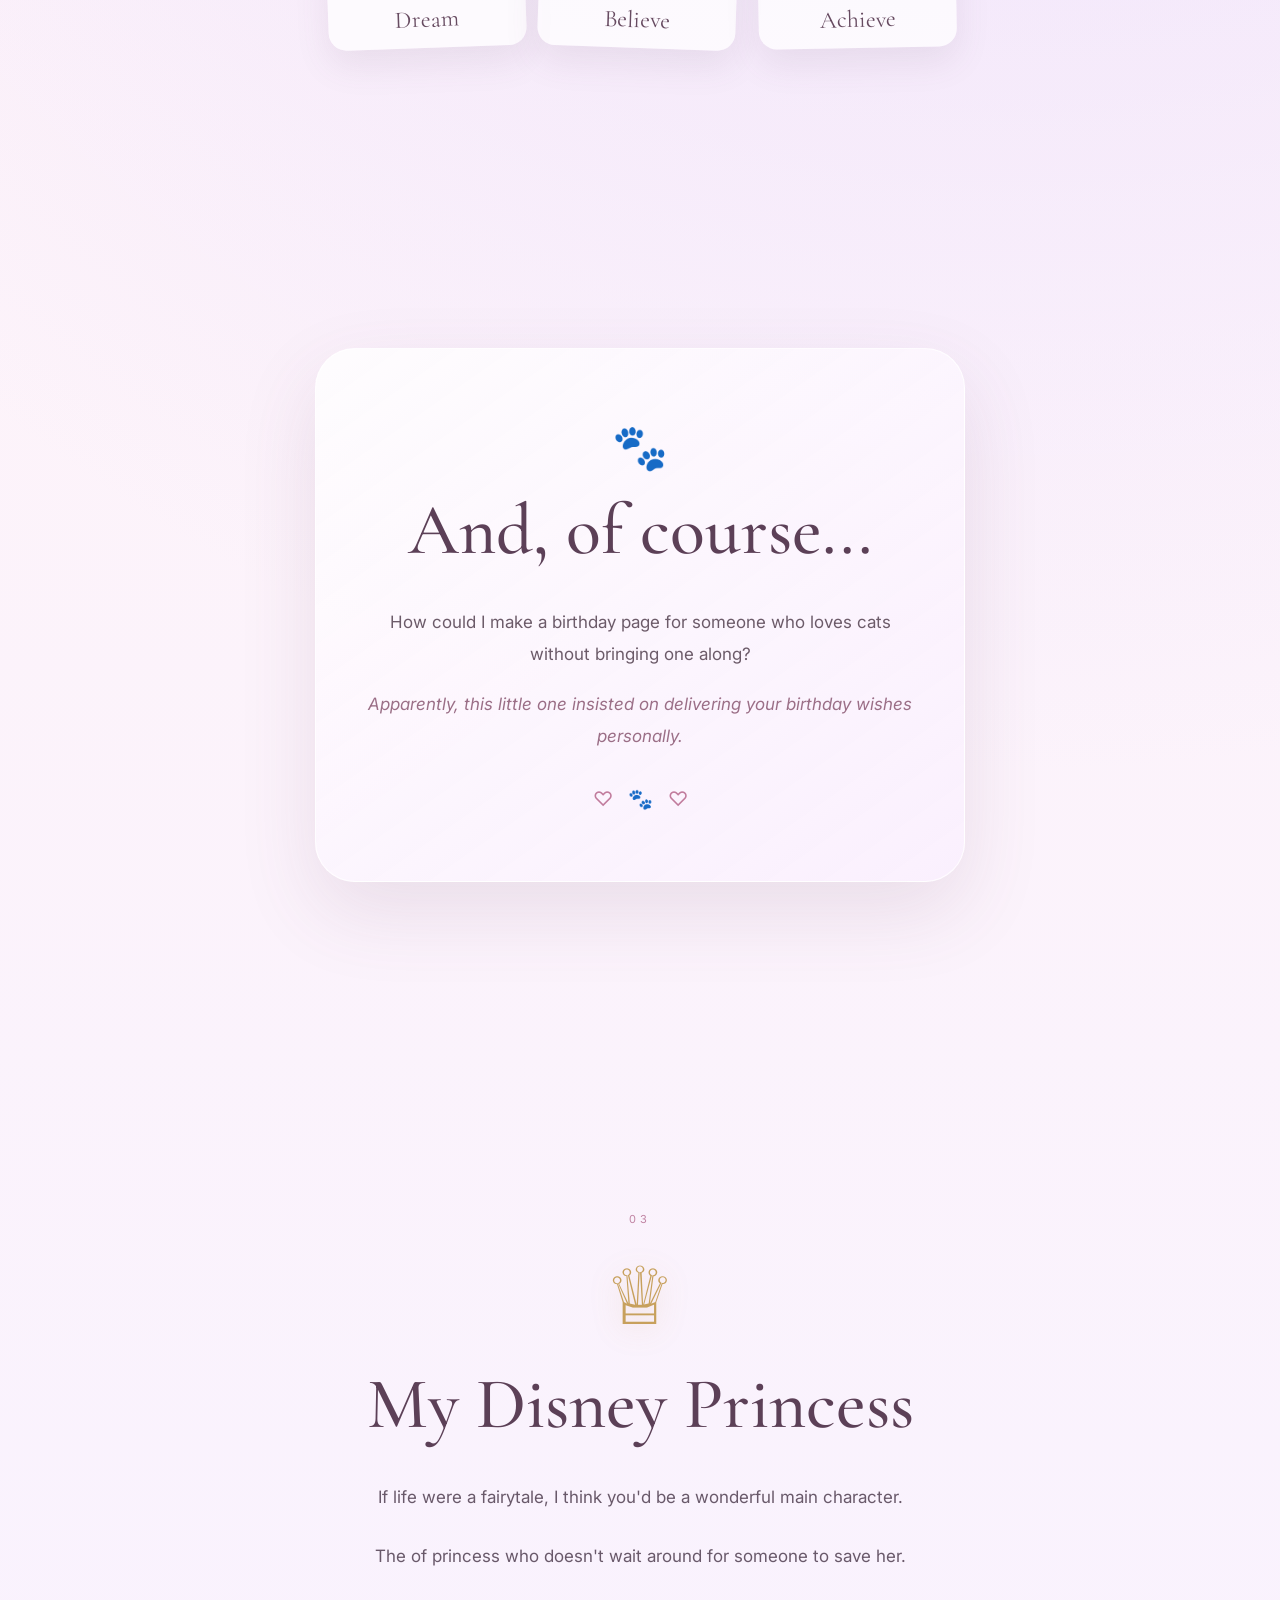
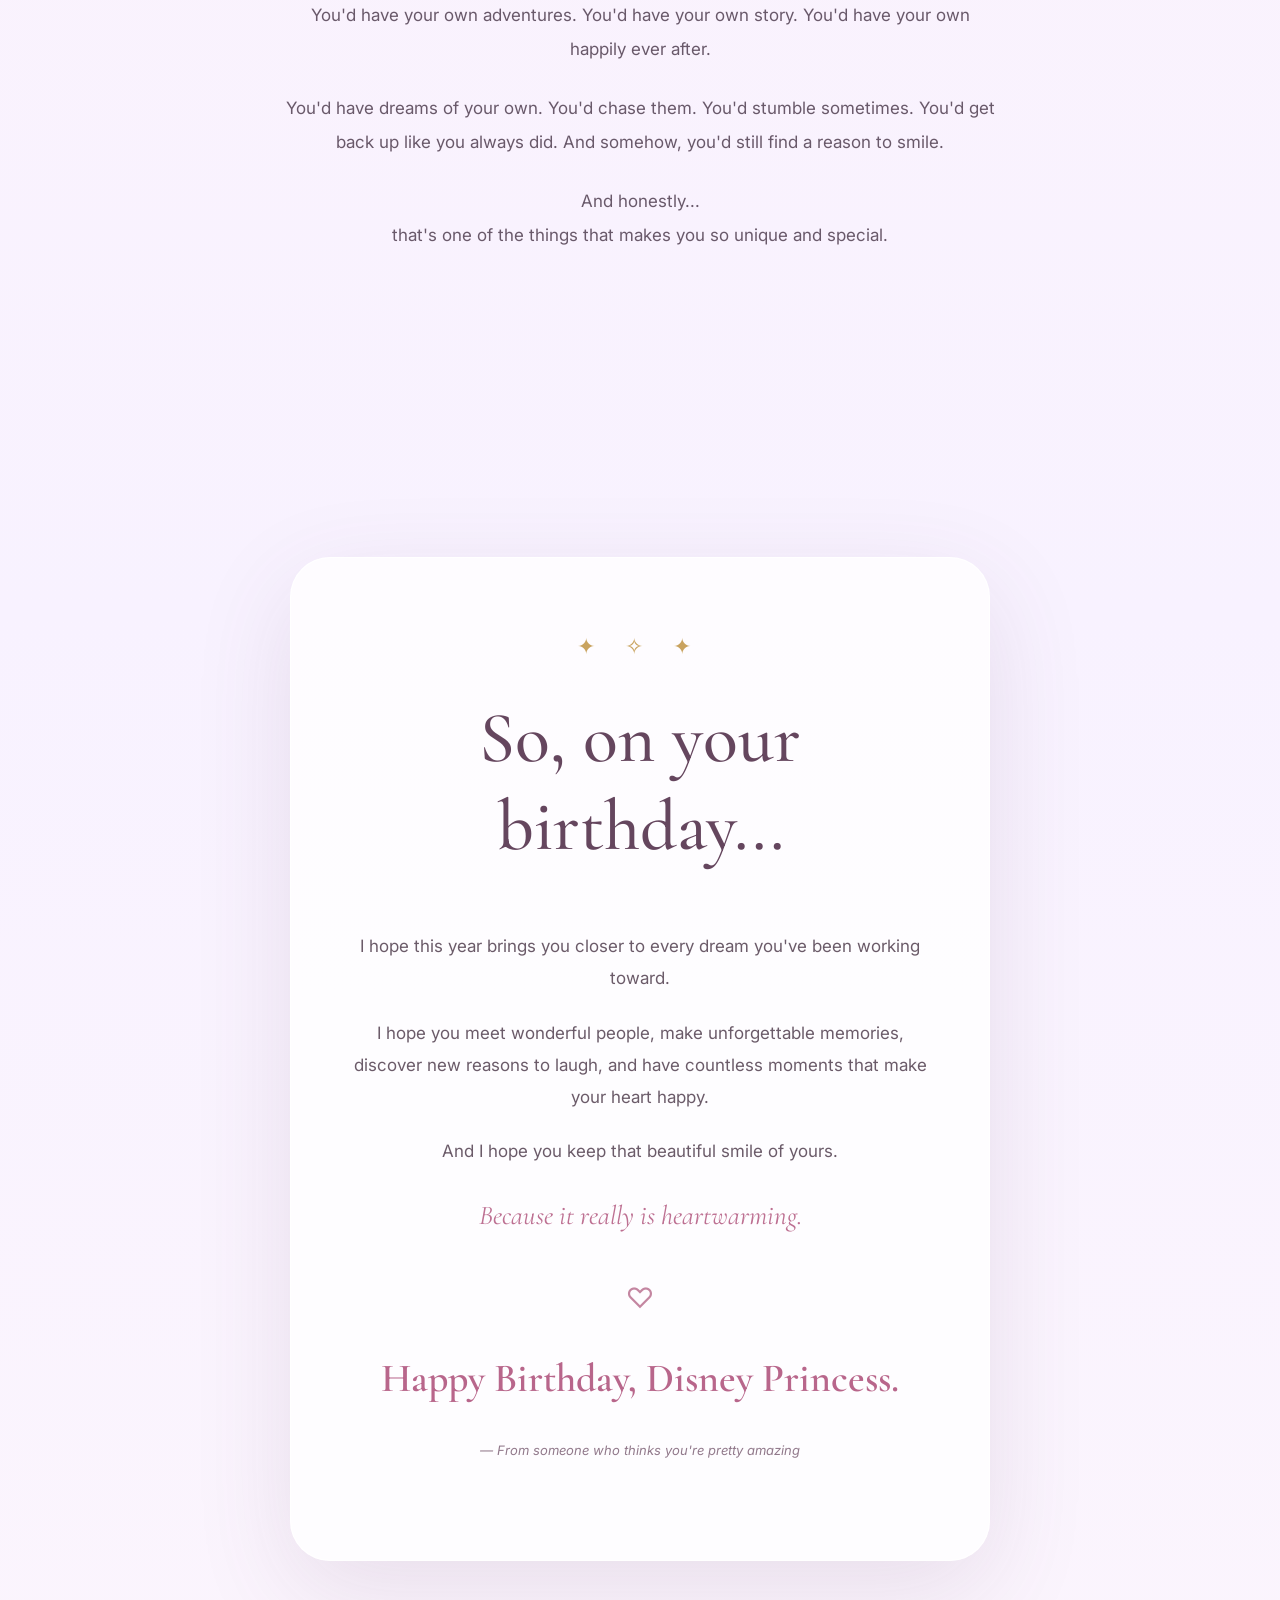
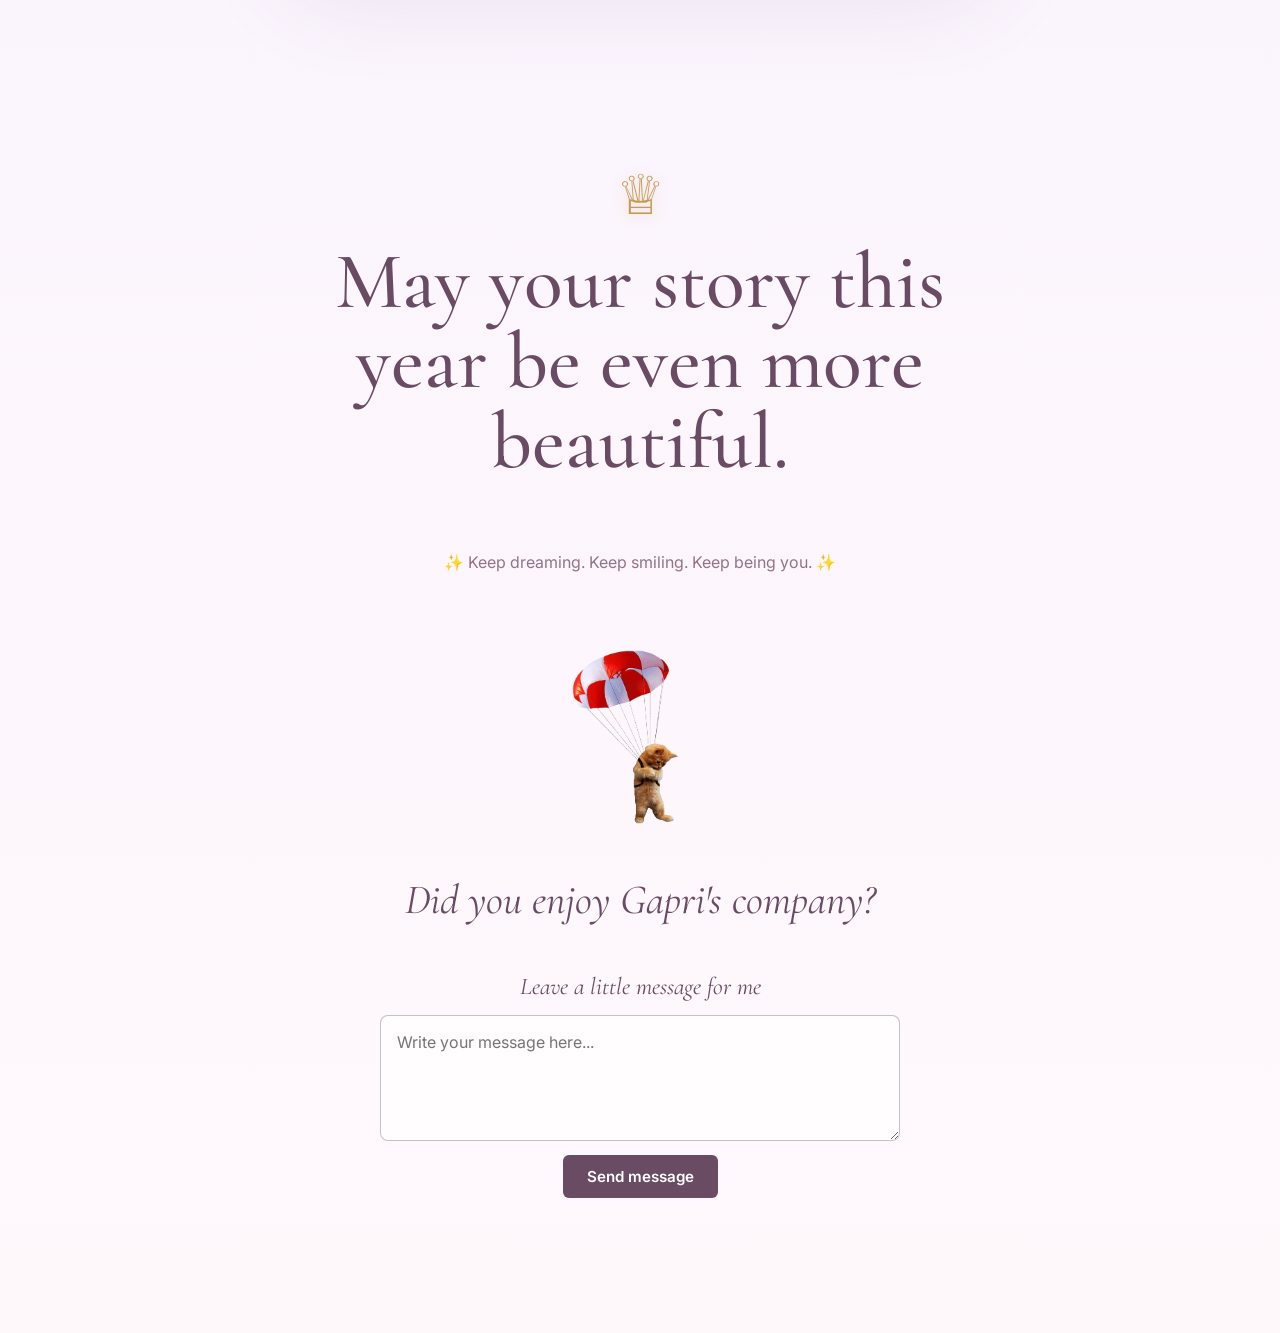
==== commit 8f264a0d: "trial" ====
--- a/birthday.html
+++ b/birthday.html
@@ -523,7 +523,7 @@
 
     <section class="ending">
 
-      <div class="ending-content">
+      <div class="ending-content reveal">
 
         <div class="crown">
           ♕
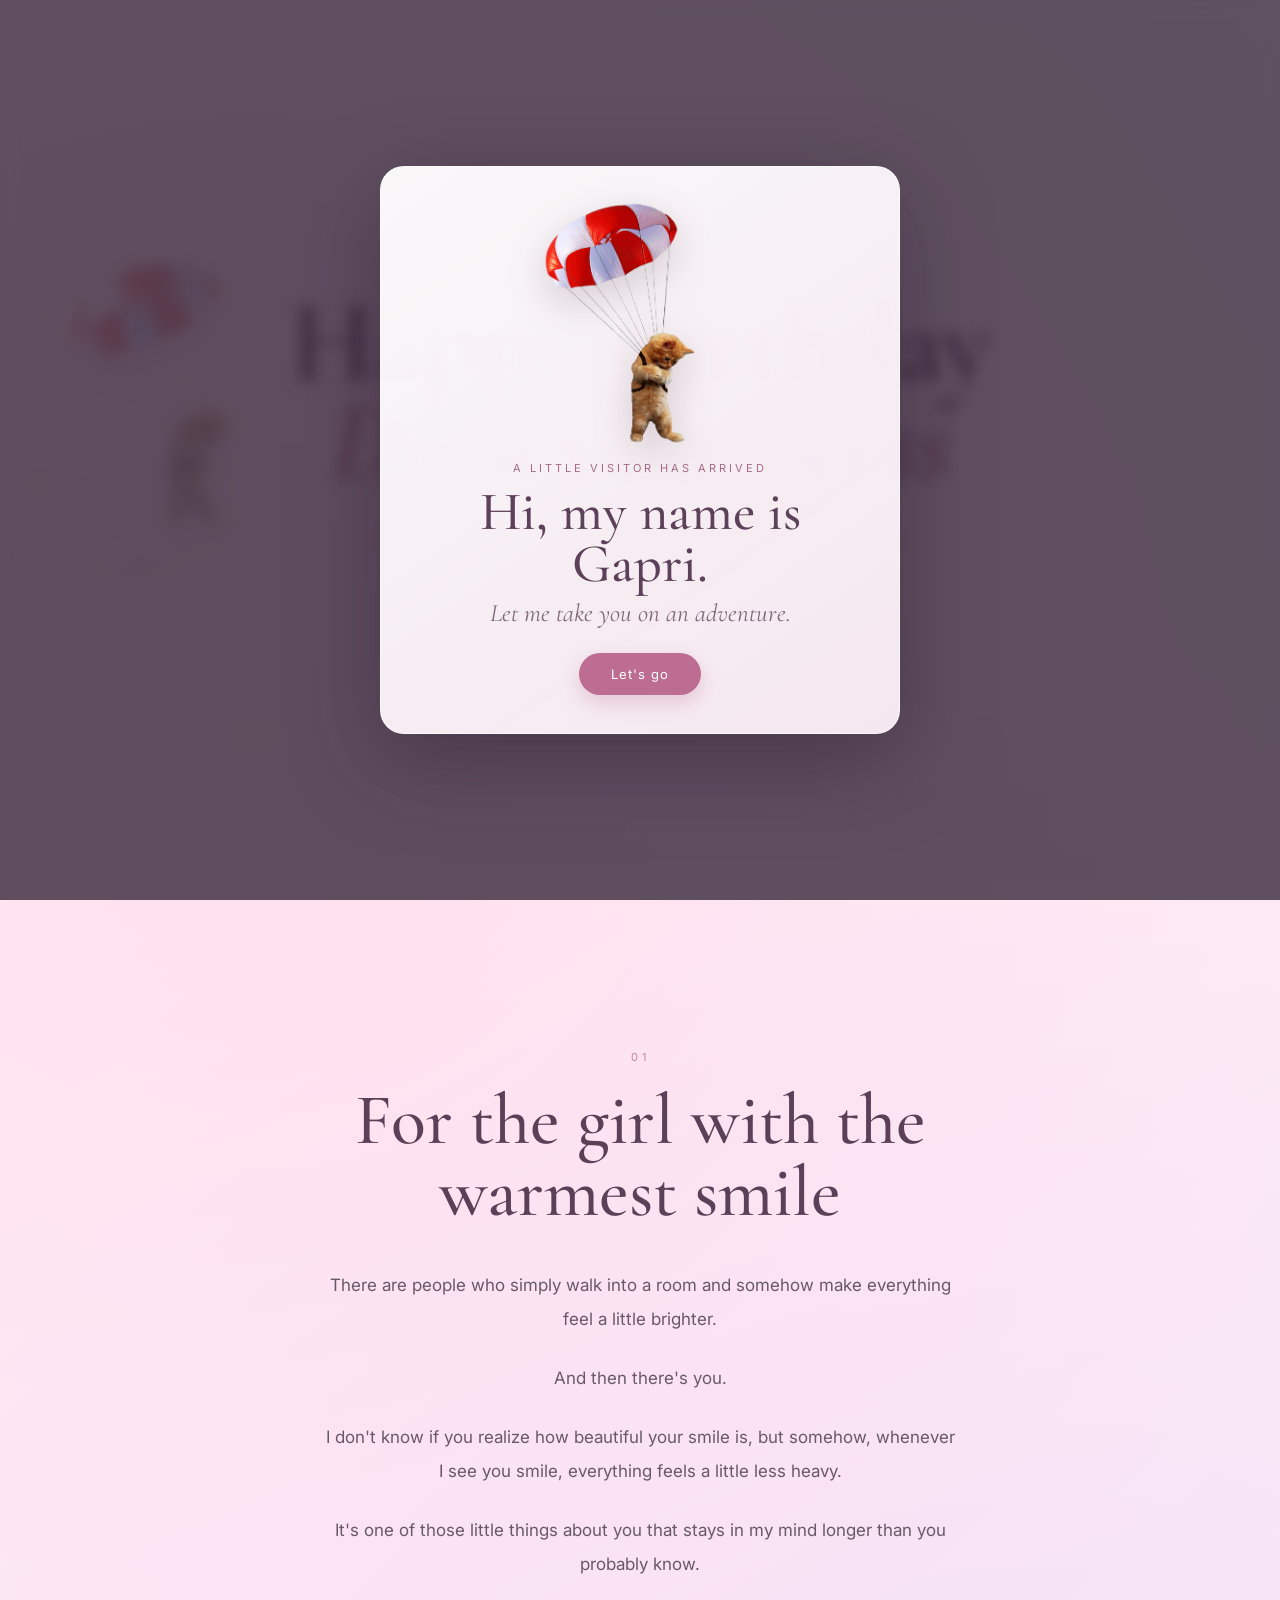
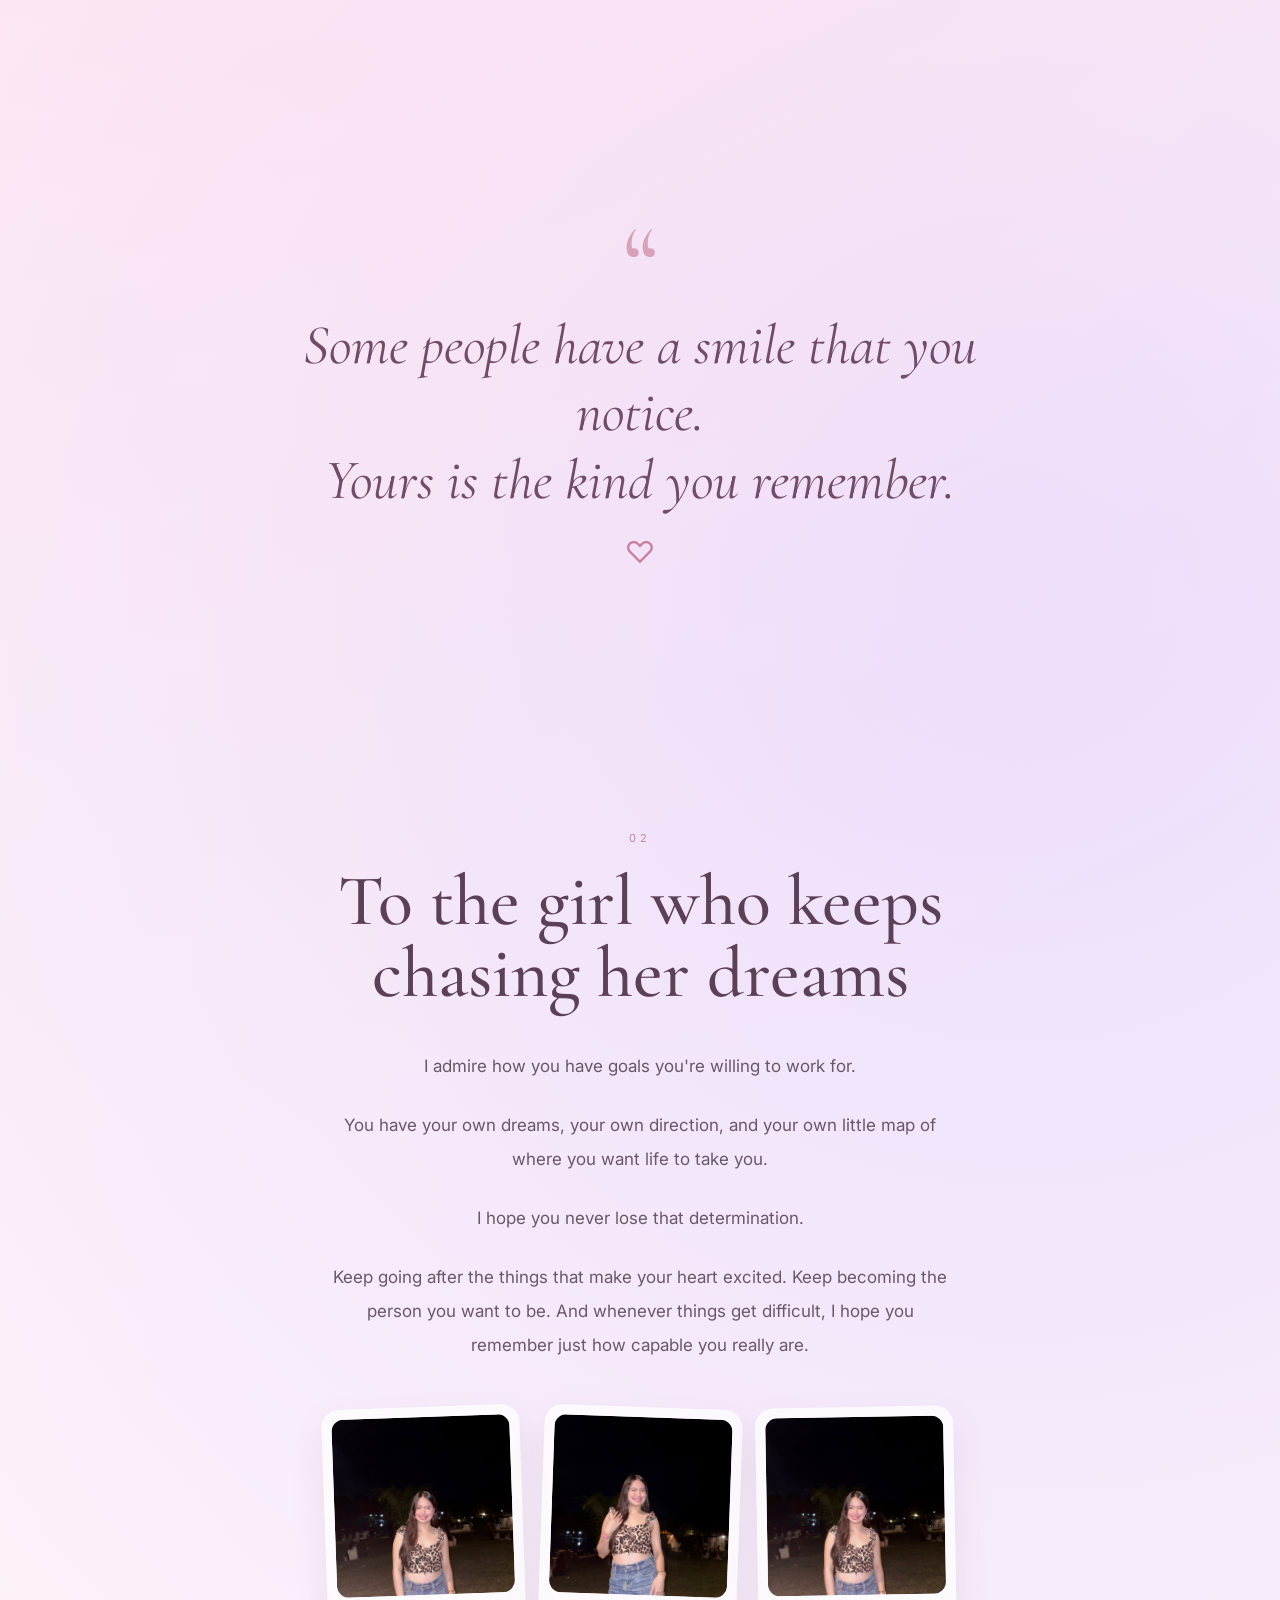
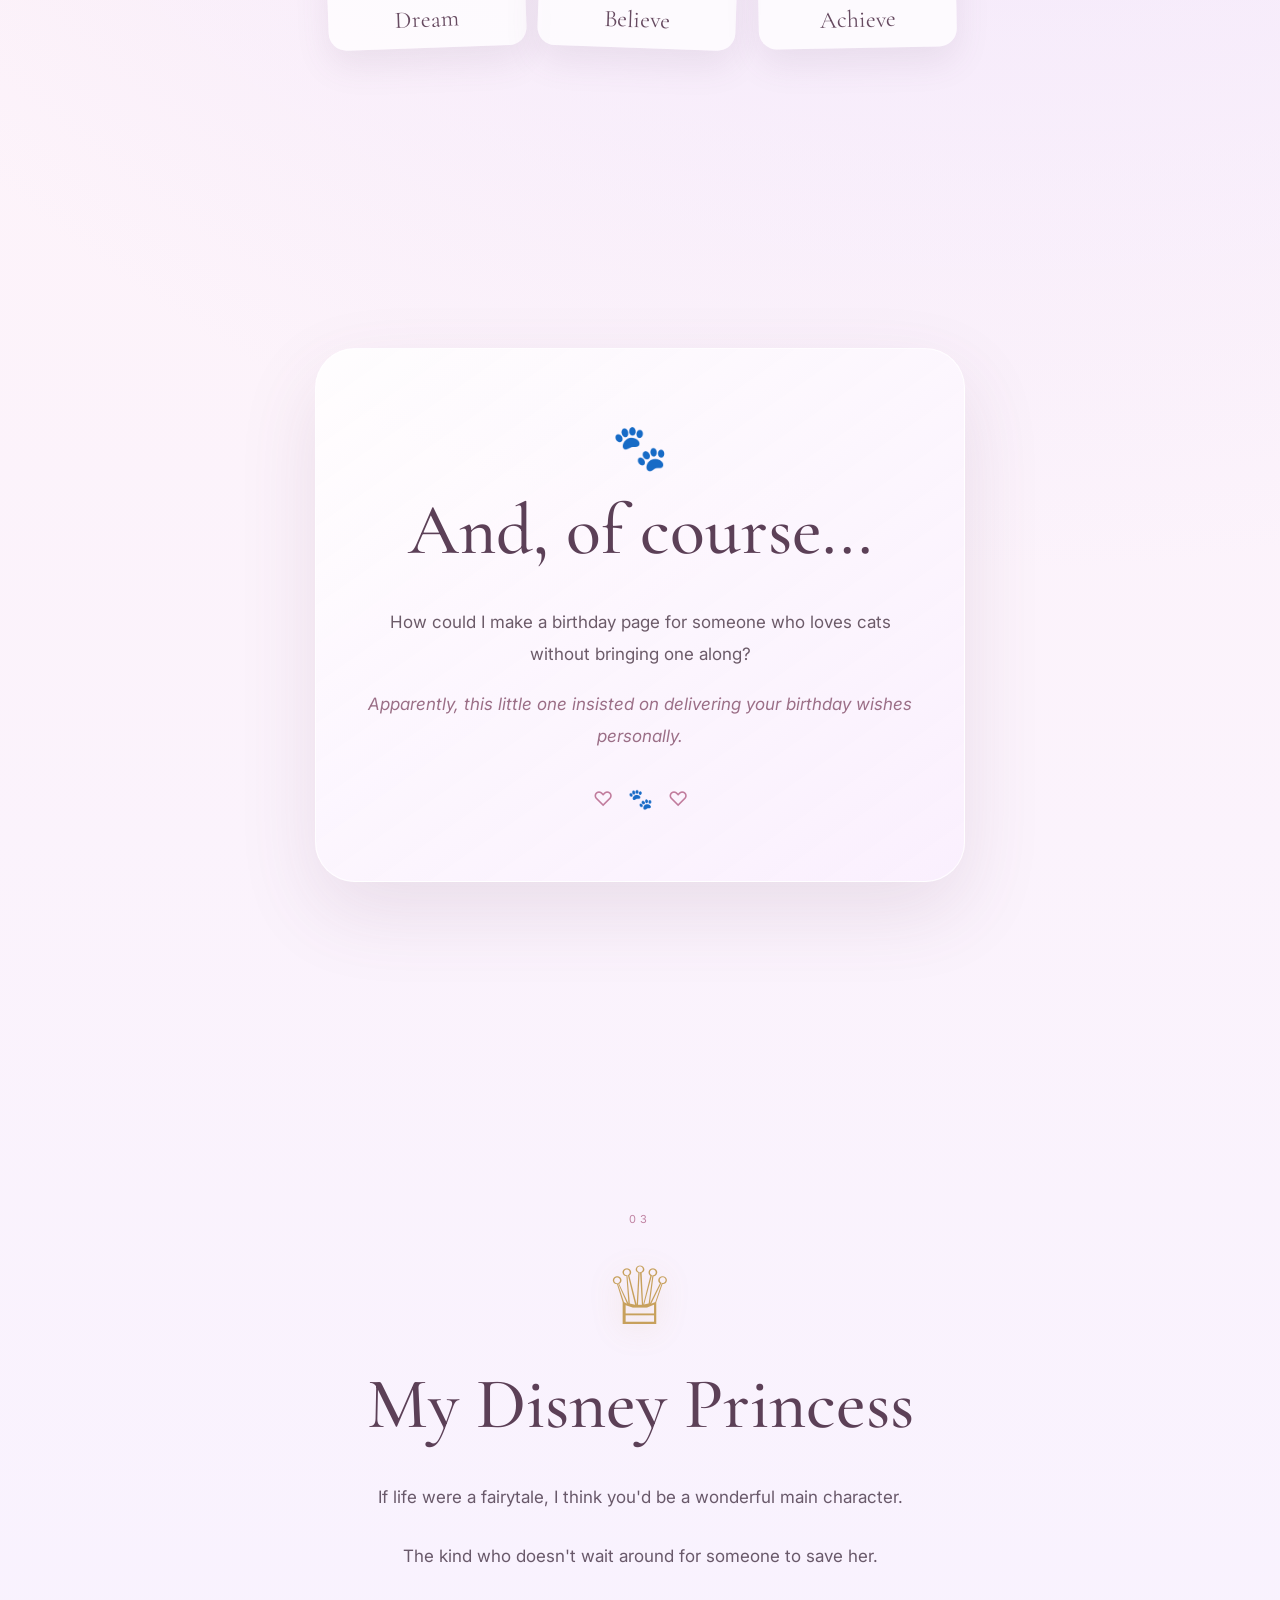
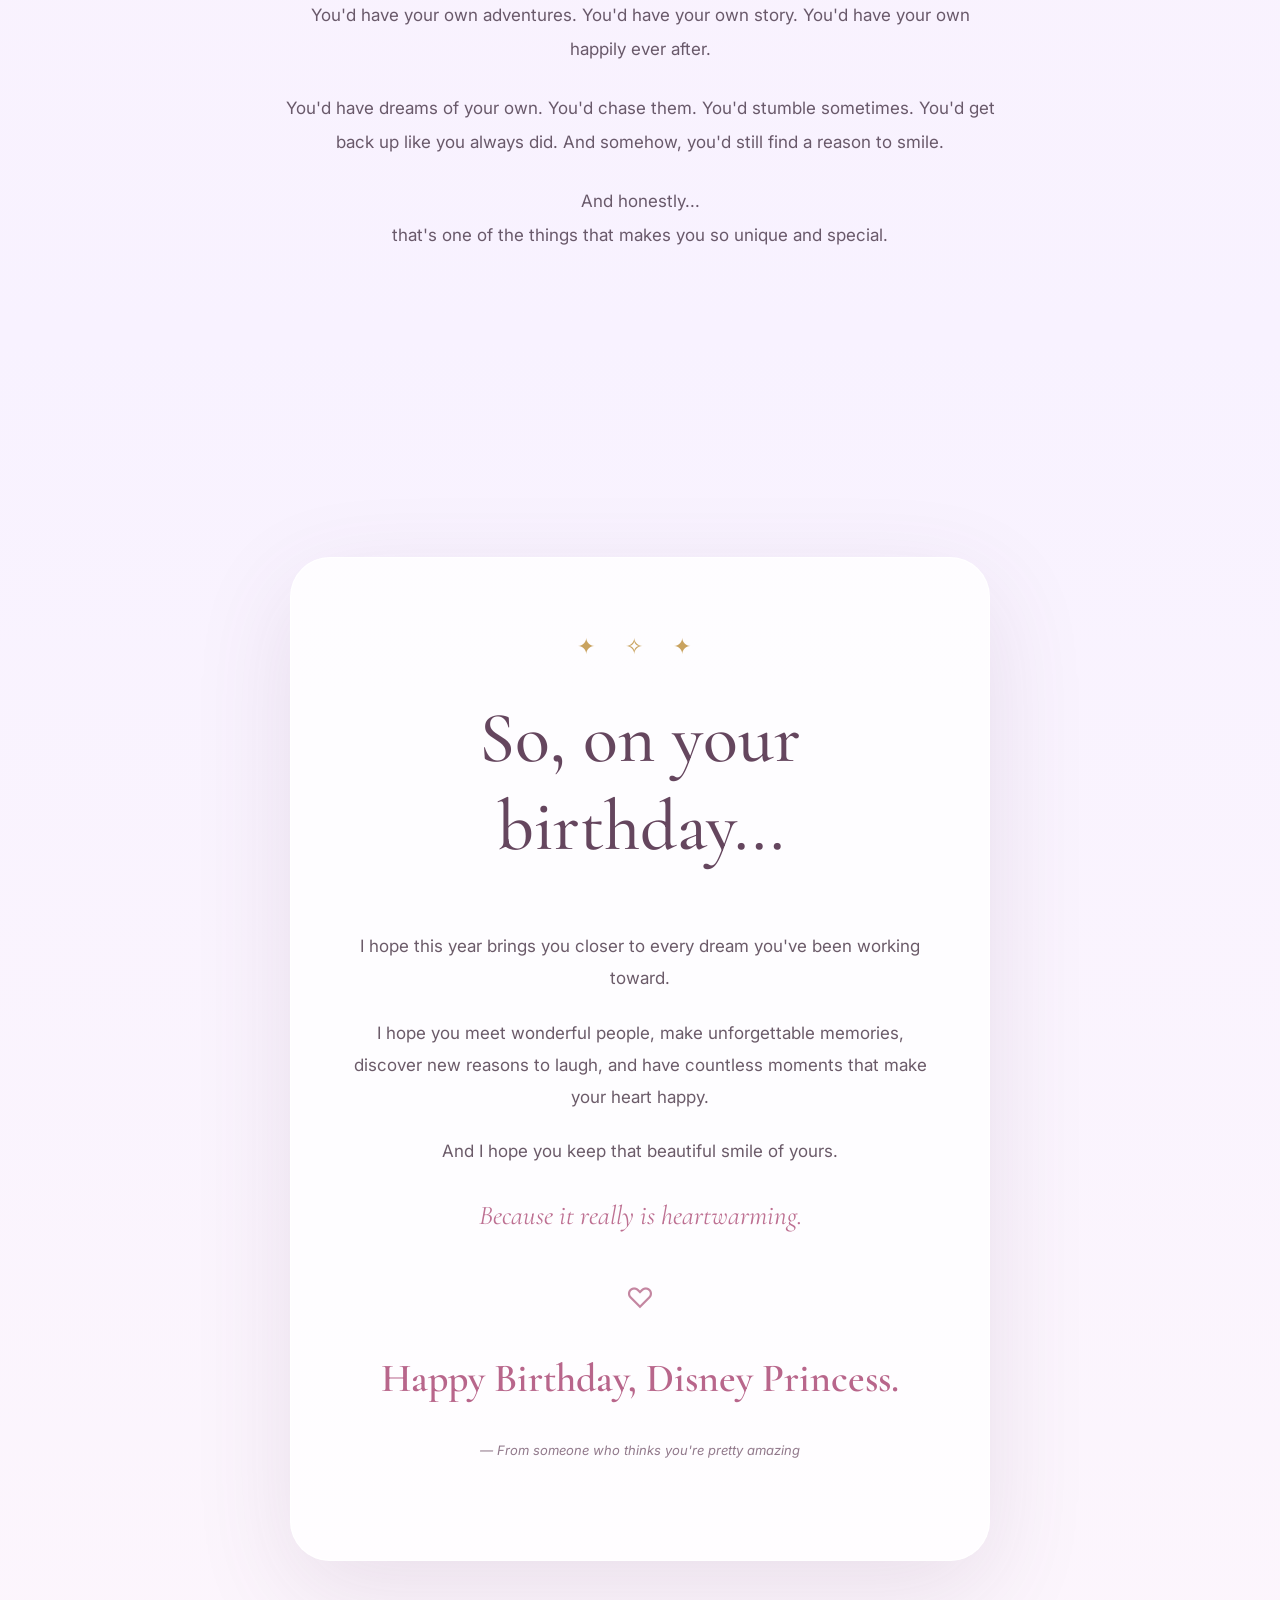
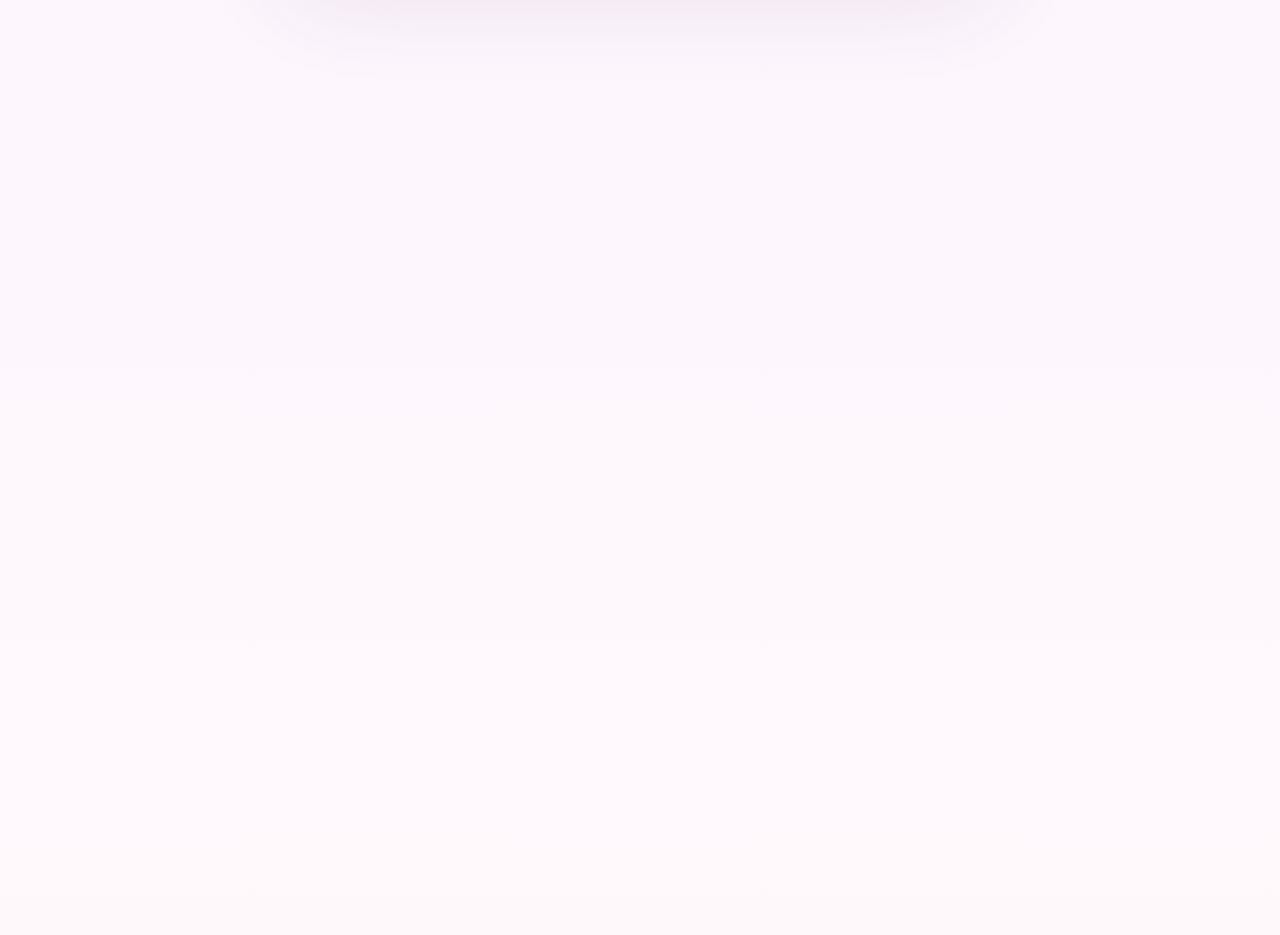
==== commit 5aee8280: "Update text from 'The of princess' to 'The kind'" ====
--- a/birthday.html
+++ b/birthday.html
@@ -409,7 +409,7 @@
       </p>
 
       <p>
-        The of princess
+        The kind
         who doesn't wait around for someone to save her.
       </p>
 
@@ -523,7 +523,7 @@
 
     <section class="ending">
 
-      <div class="ending-content reveal">
+      <div class="ending-content">
 
         <div class="crown">
           ♕
@@ -551,37 +551,6 @@
           alt="A cute cat parachuting down"
         >
 
-        <p class="final-question">
-          Did you enjoy Gapri's company?
-        </p>
-
-        <form class="message-form" id="message-form">
-
-          <label for="visitor-message">
-            Leave a little message for me
-          </label>
-
-          <textarea
-            id="visitor-message"
-            name="message"
-            rows="4"
-            placeholder="Write your message here..."
-            required
-          ></textarea>
-
-          <button type="submit">
-            Send message
-          </button>
-
-          <p
-            class="message-status"
-            id="message-status"
-            role="status"
-            aria-live="polite"
-          ></p>
-
-        </form>
-
       </div>
 
     </section>
@@ -632,14 +601,8 @@
 
   <!-- JavaScript -->
 
-  <audio
-    id="birthday-audio"
-    src="Taylor Swift - You’re On Your Own, Kid (Lyrics).mp3"
-    preload="auto"
-  ></audio>
-
   <script src="script.js"></script>
 
 </body>
 
-</html>+</html>
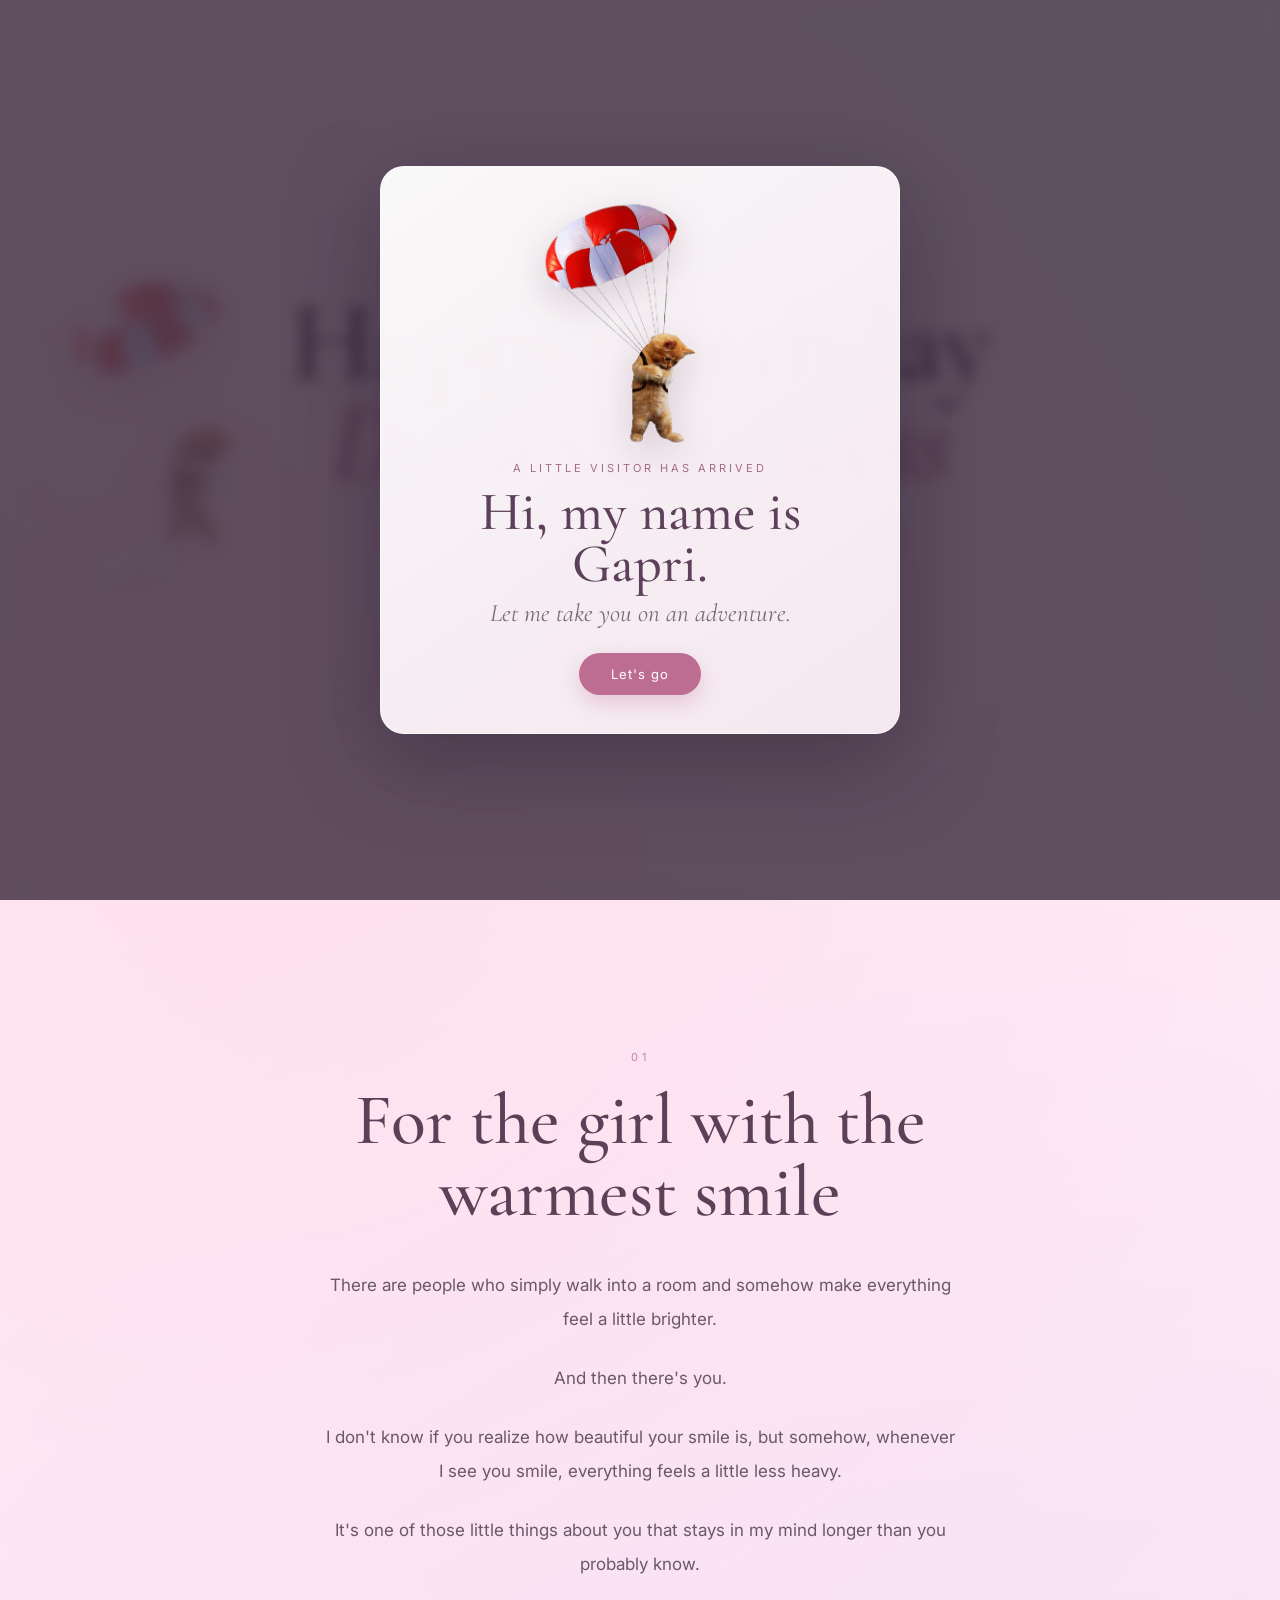
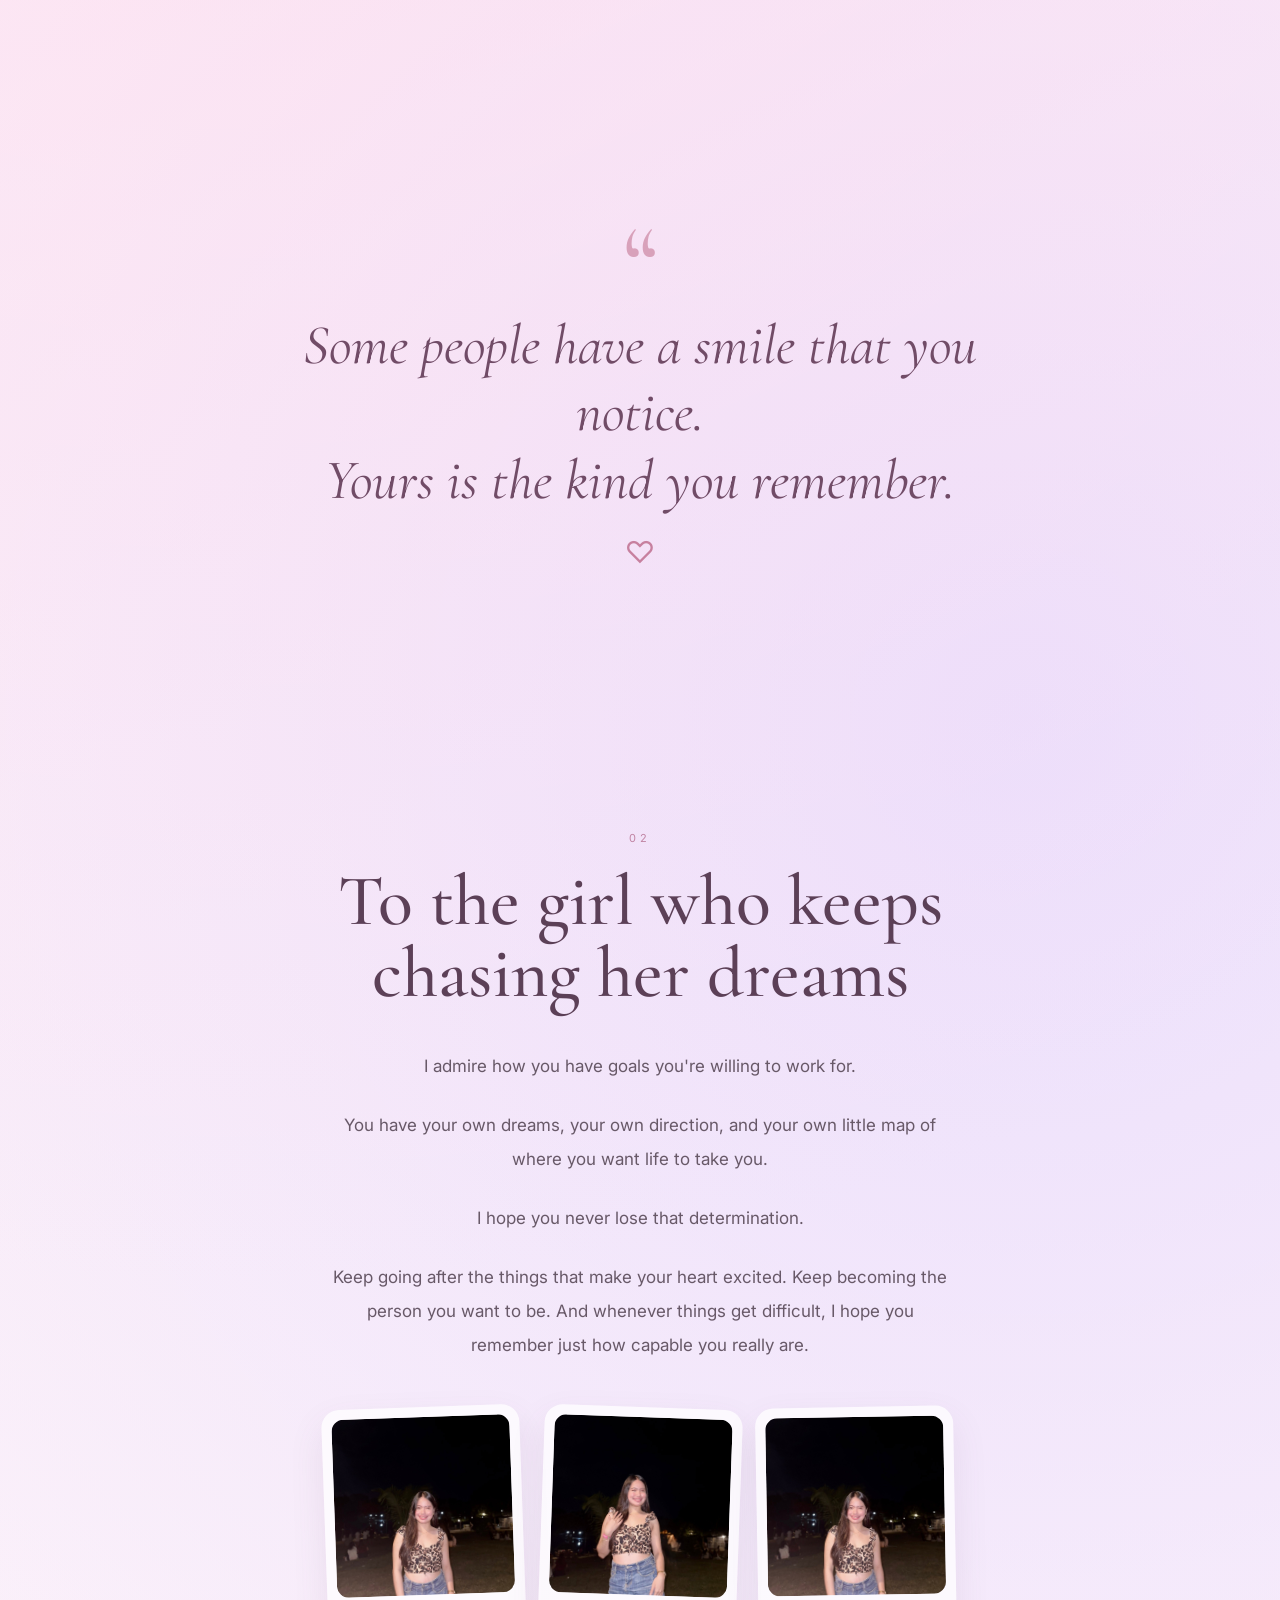
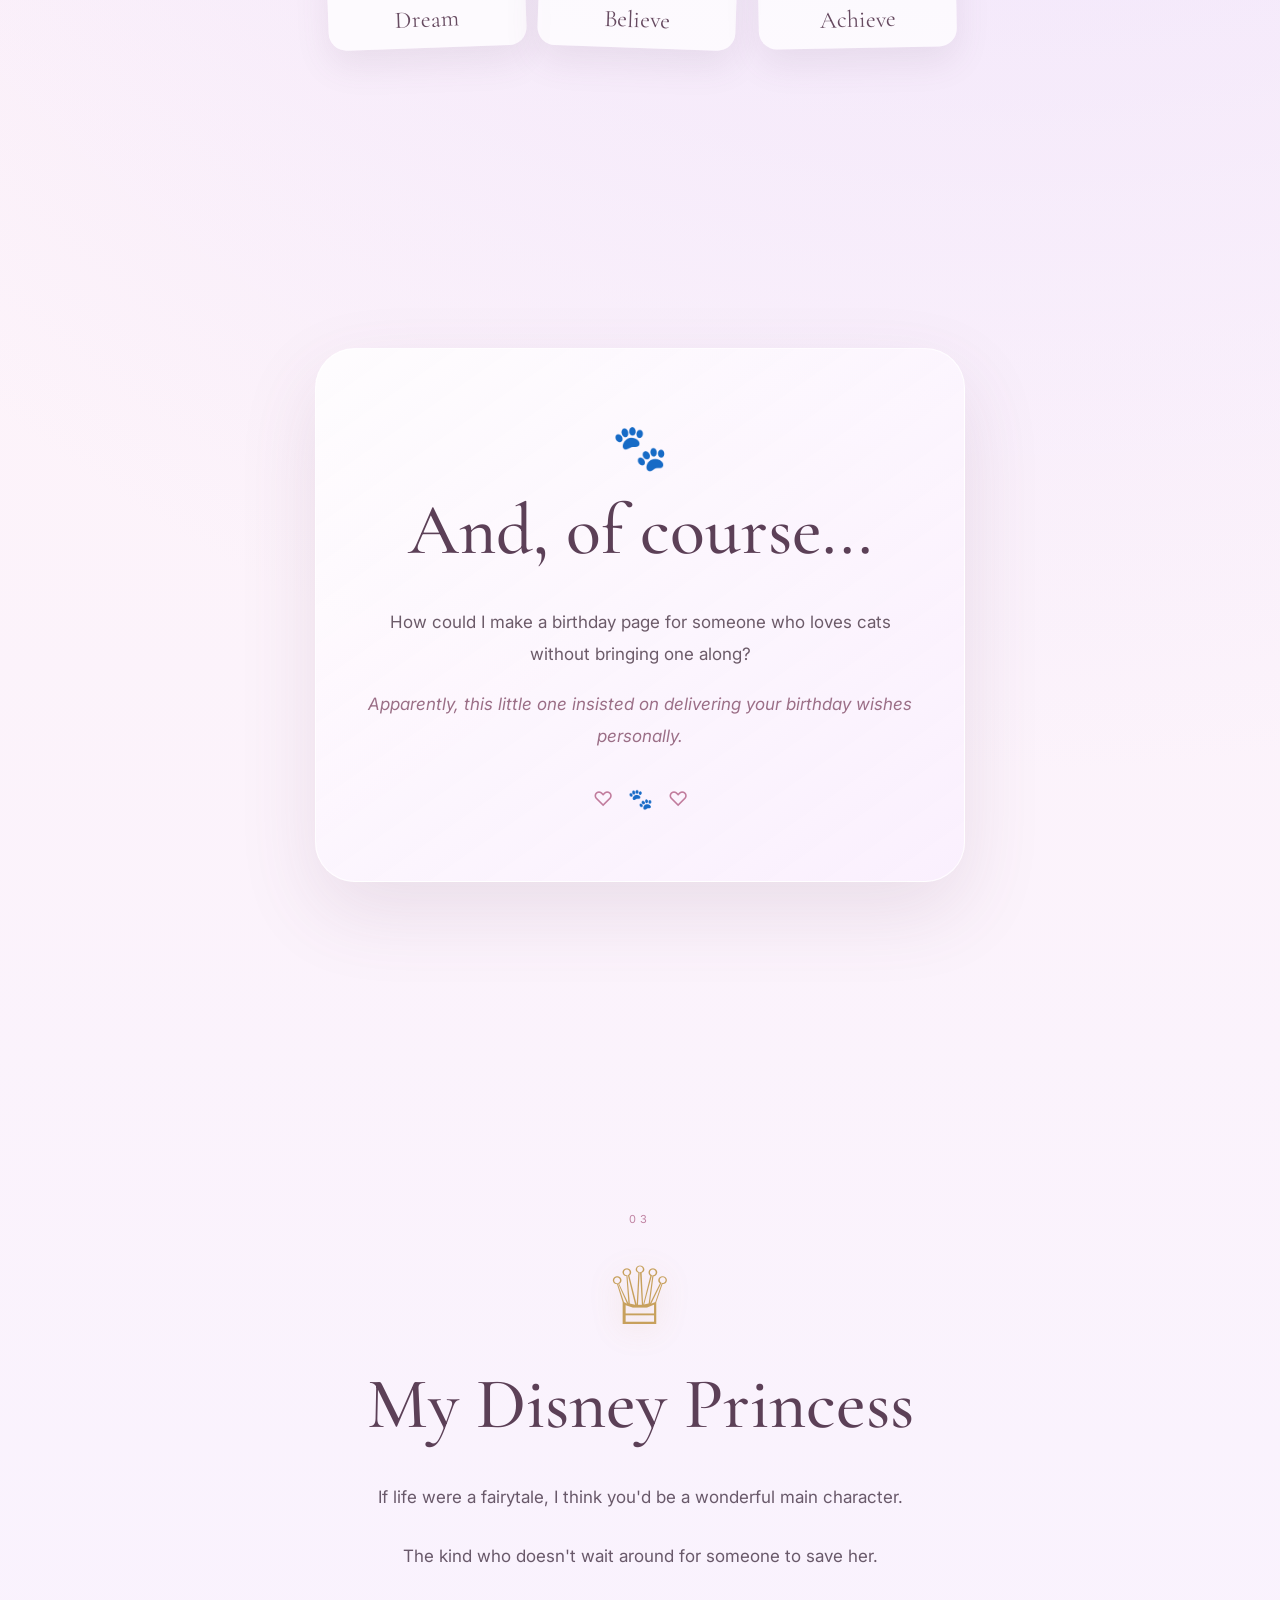
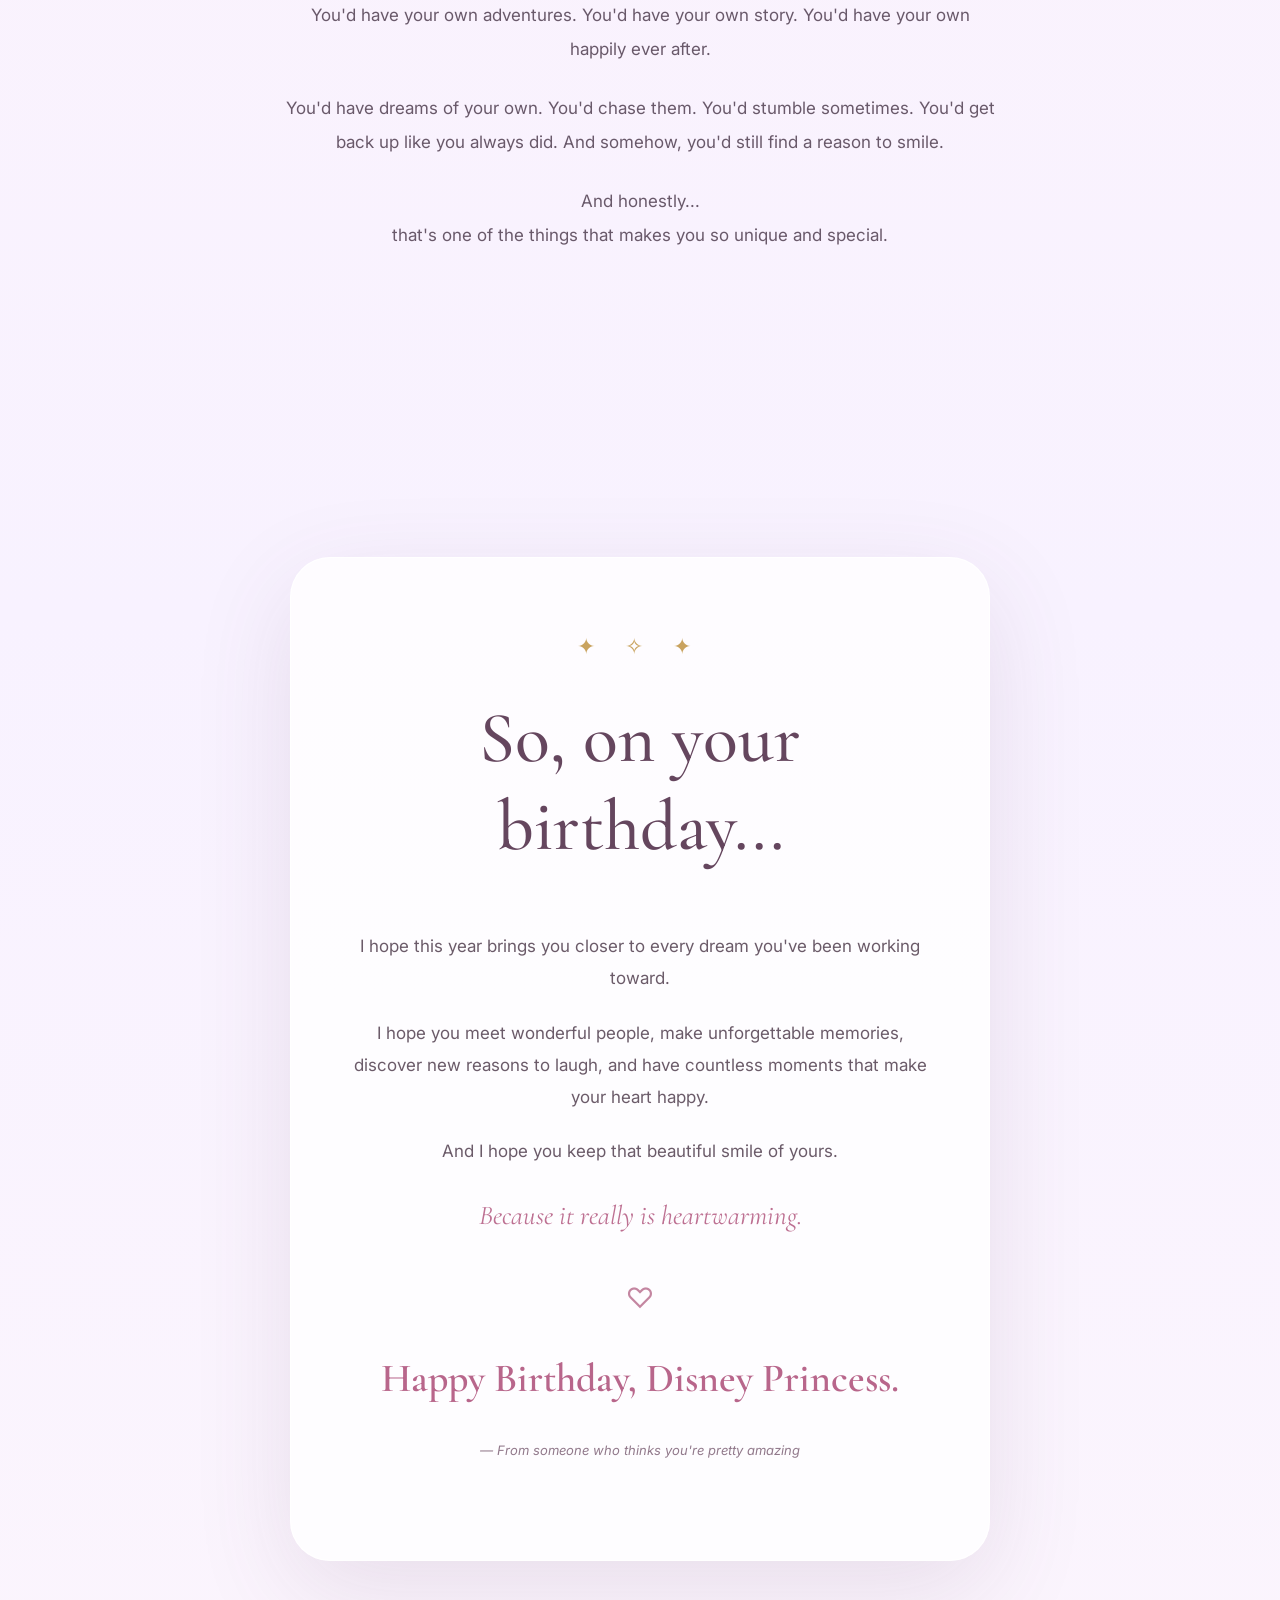
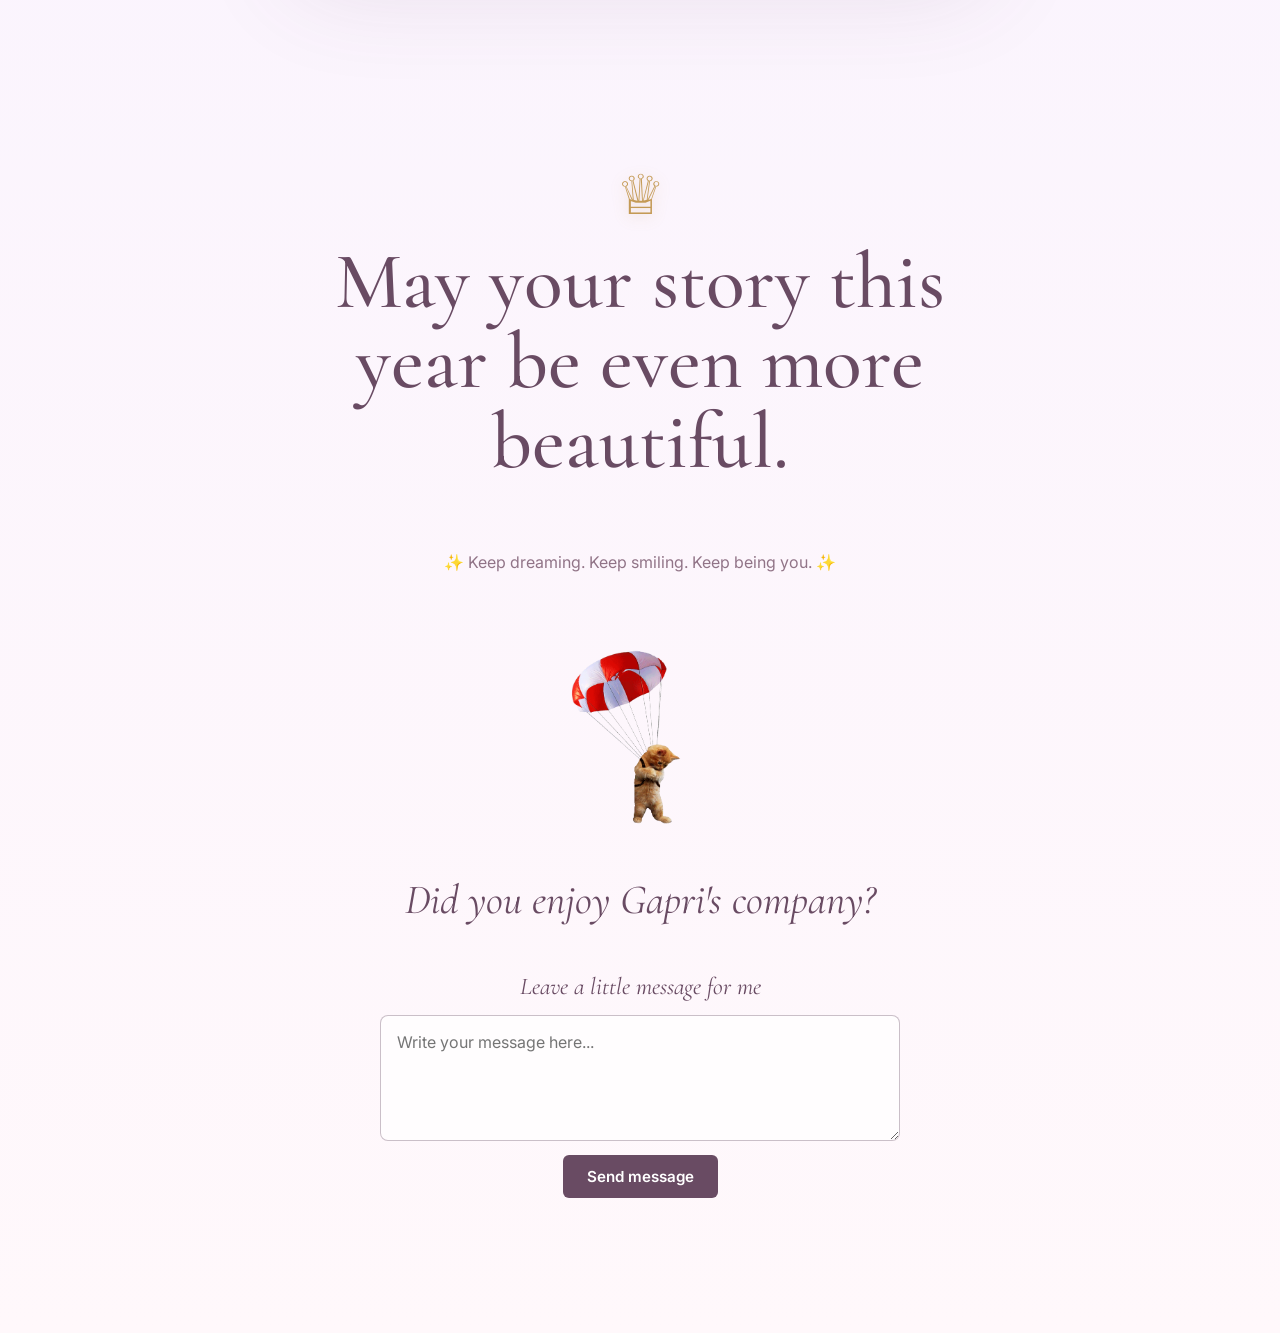
==== commit 69c7a700: "Update text from 'The of princess' to 'The kind'" ====
--- a/birthday.html
+++ b/birthday.html
@@ -523,7 +523,7 @@
 
     <section class="ending">
 
-      <div class="ending-content">
+      <div class="ending-content reveal">
 
         <div class="crown">
           ♕
@@ -551,6 +551,37 @@
           alt="A cute cat parachuting down"
         >
 
+        <p class="final-question">
+          Did you enjoy Gapri's company?
+        </p>
+
+        <form class="message-form" id="message-form">
+
+          <label for="visitor-message">
+            Leave a little message for me
+          </label>
+
+          <textarea
+            id="visitor-message"
+            name="message"
+            rows="4"
+            placeholder="Write your message here..."
+            required
+          ></textarea>
+
+          <button type="submit">
+            Send message
+          </button>
+
+          <p
+            class="message-status"
+            id="message-status"
+            role="status"
+            aria-live="polite"
+          ></p>
+
+        </form>
+
       </div>
 
     </section>
@@ -601,6 +632,12 @@
 
   <!-- JavaScript -->
 
+  <audio
+    id="birthday-audio"
+    src="Taylor Swift - You’re On Your Own, Kid (Lyrics).mp3"
+    preload="auto"
+  ></audio>
+
   <script src="script.js"></script>
 
 </body>
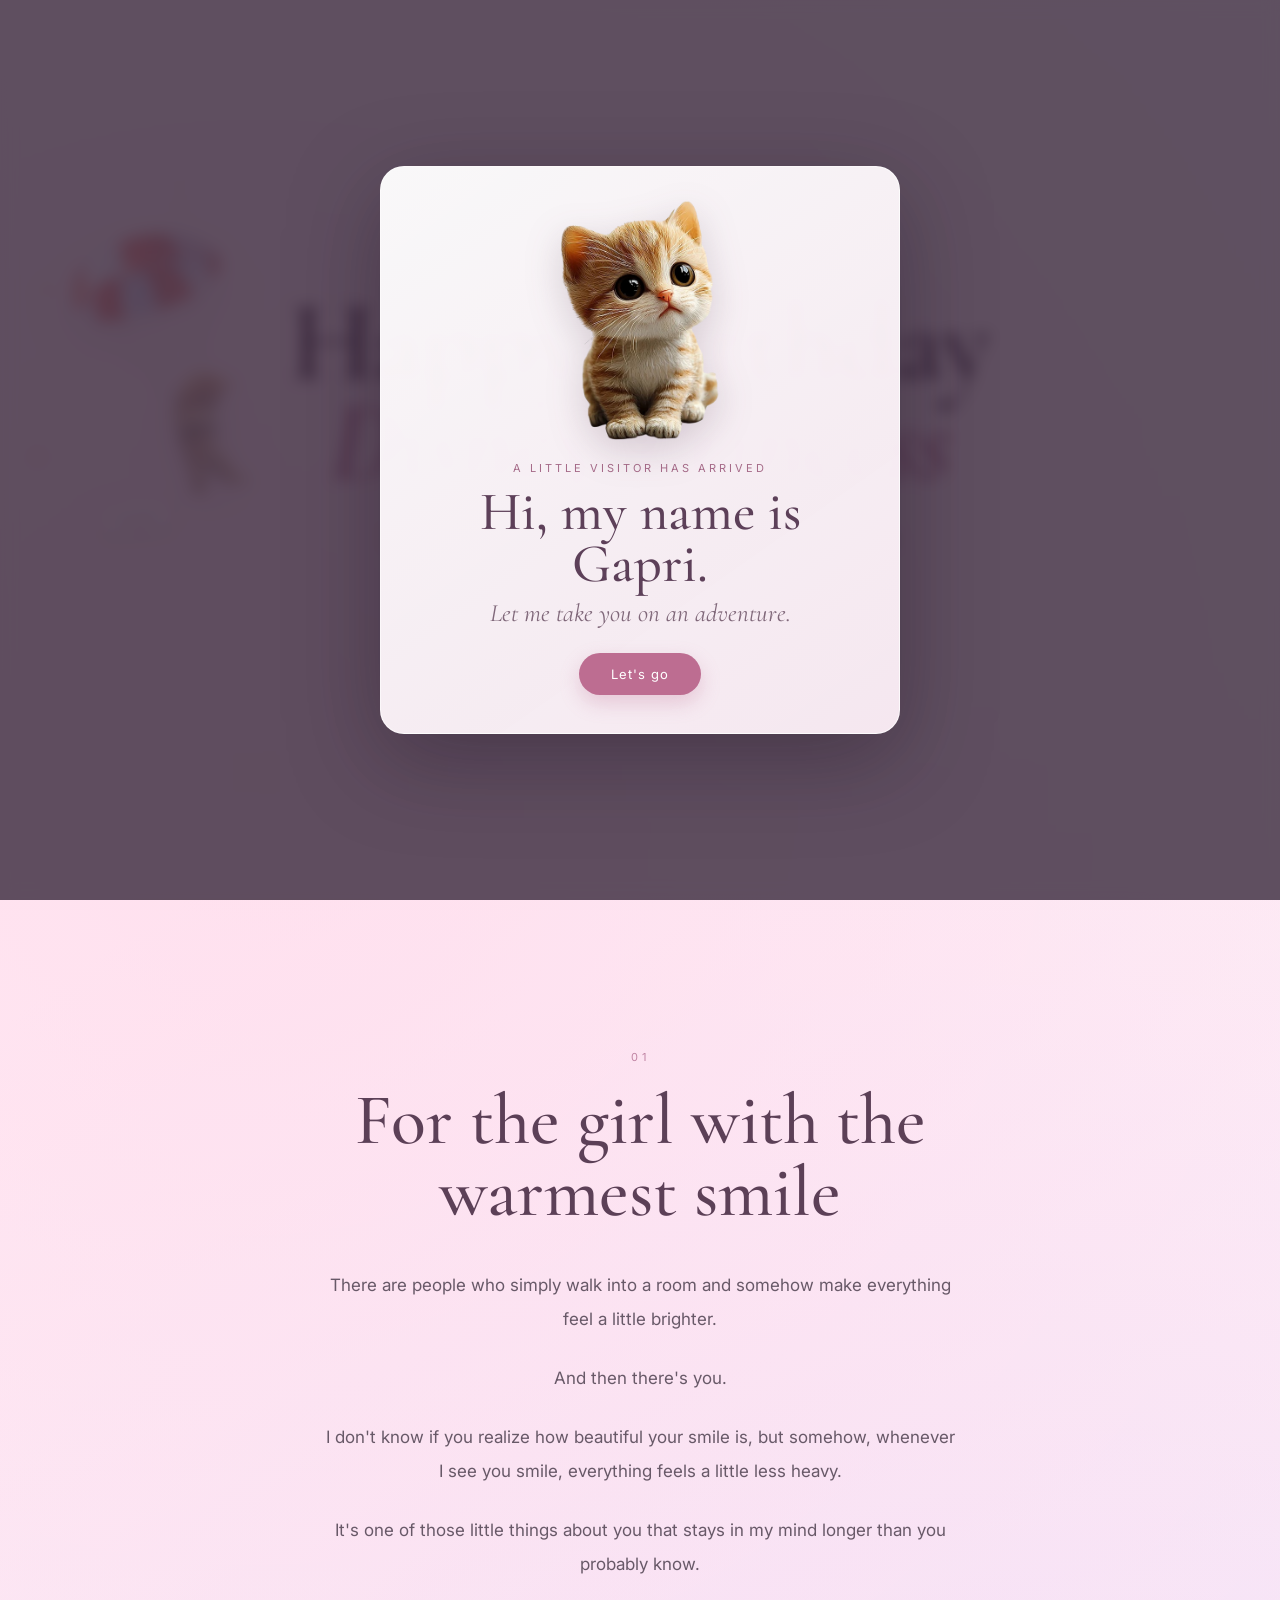
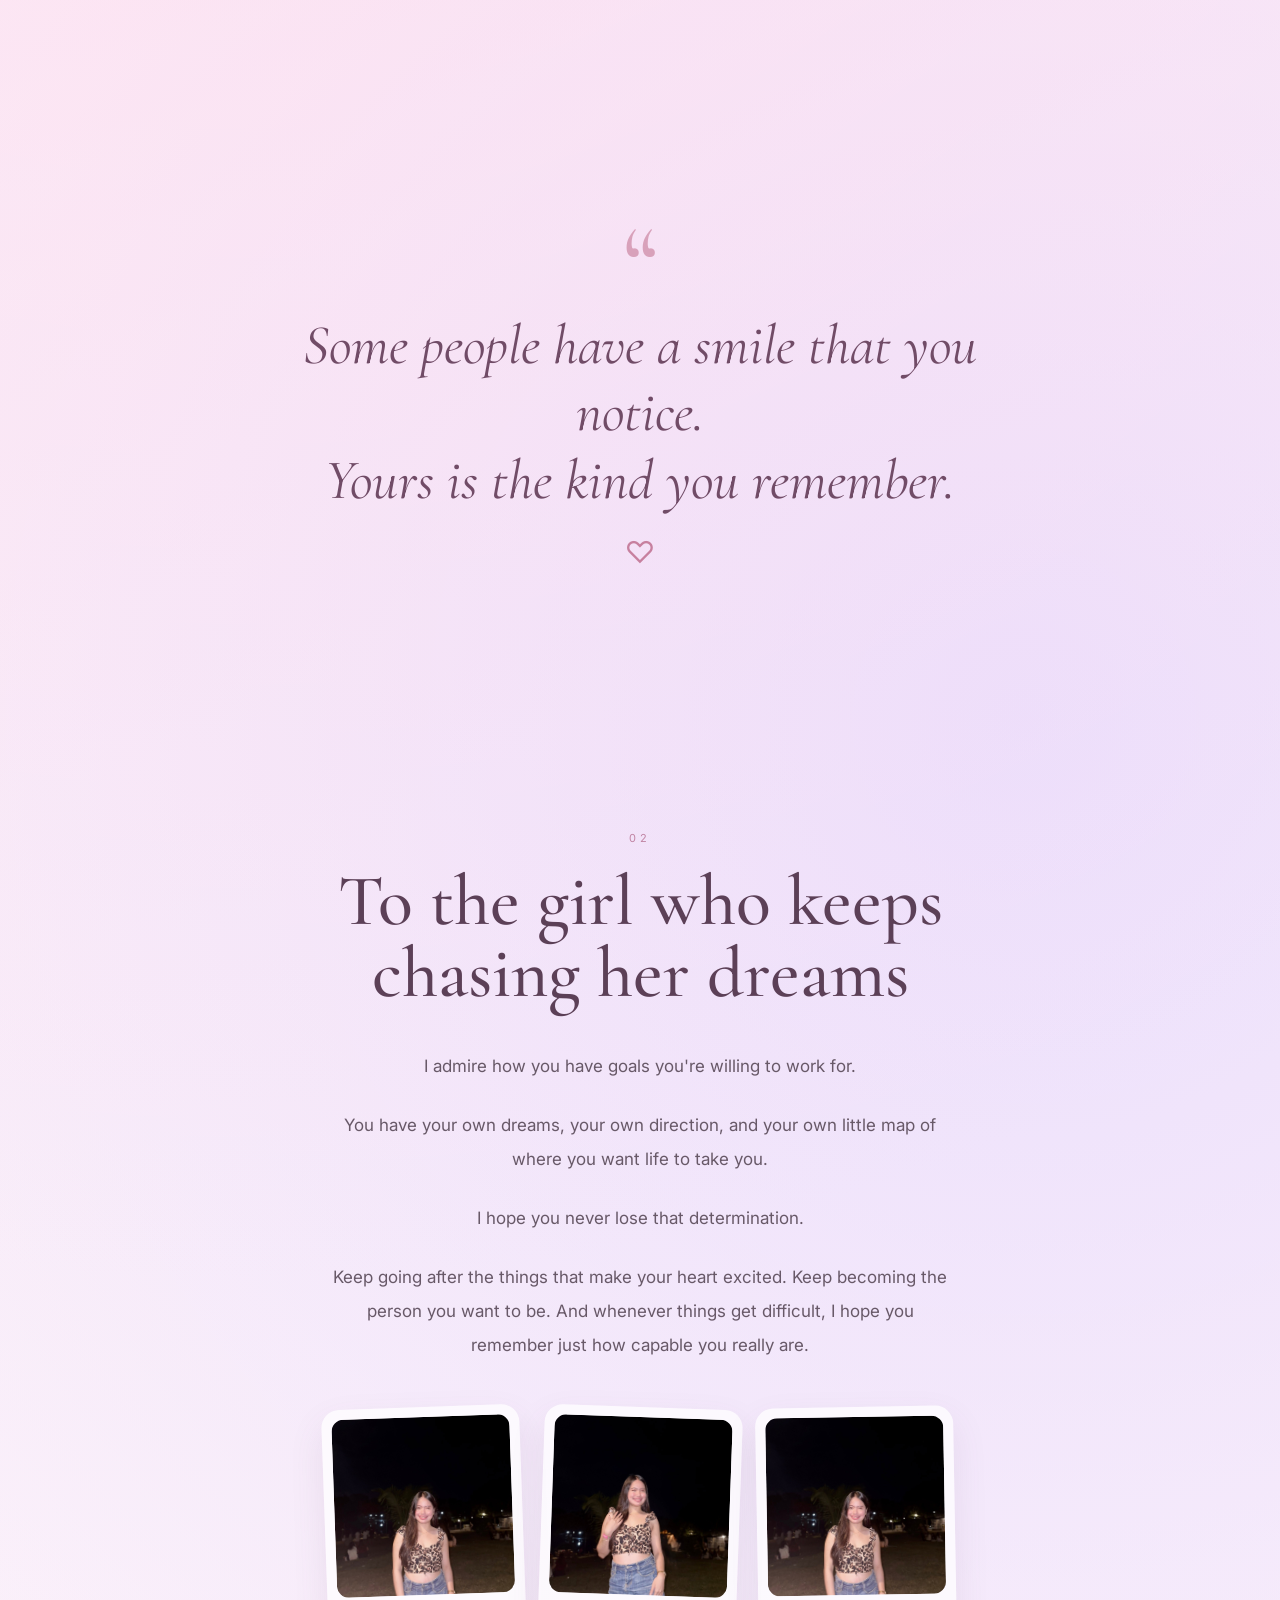
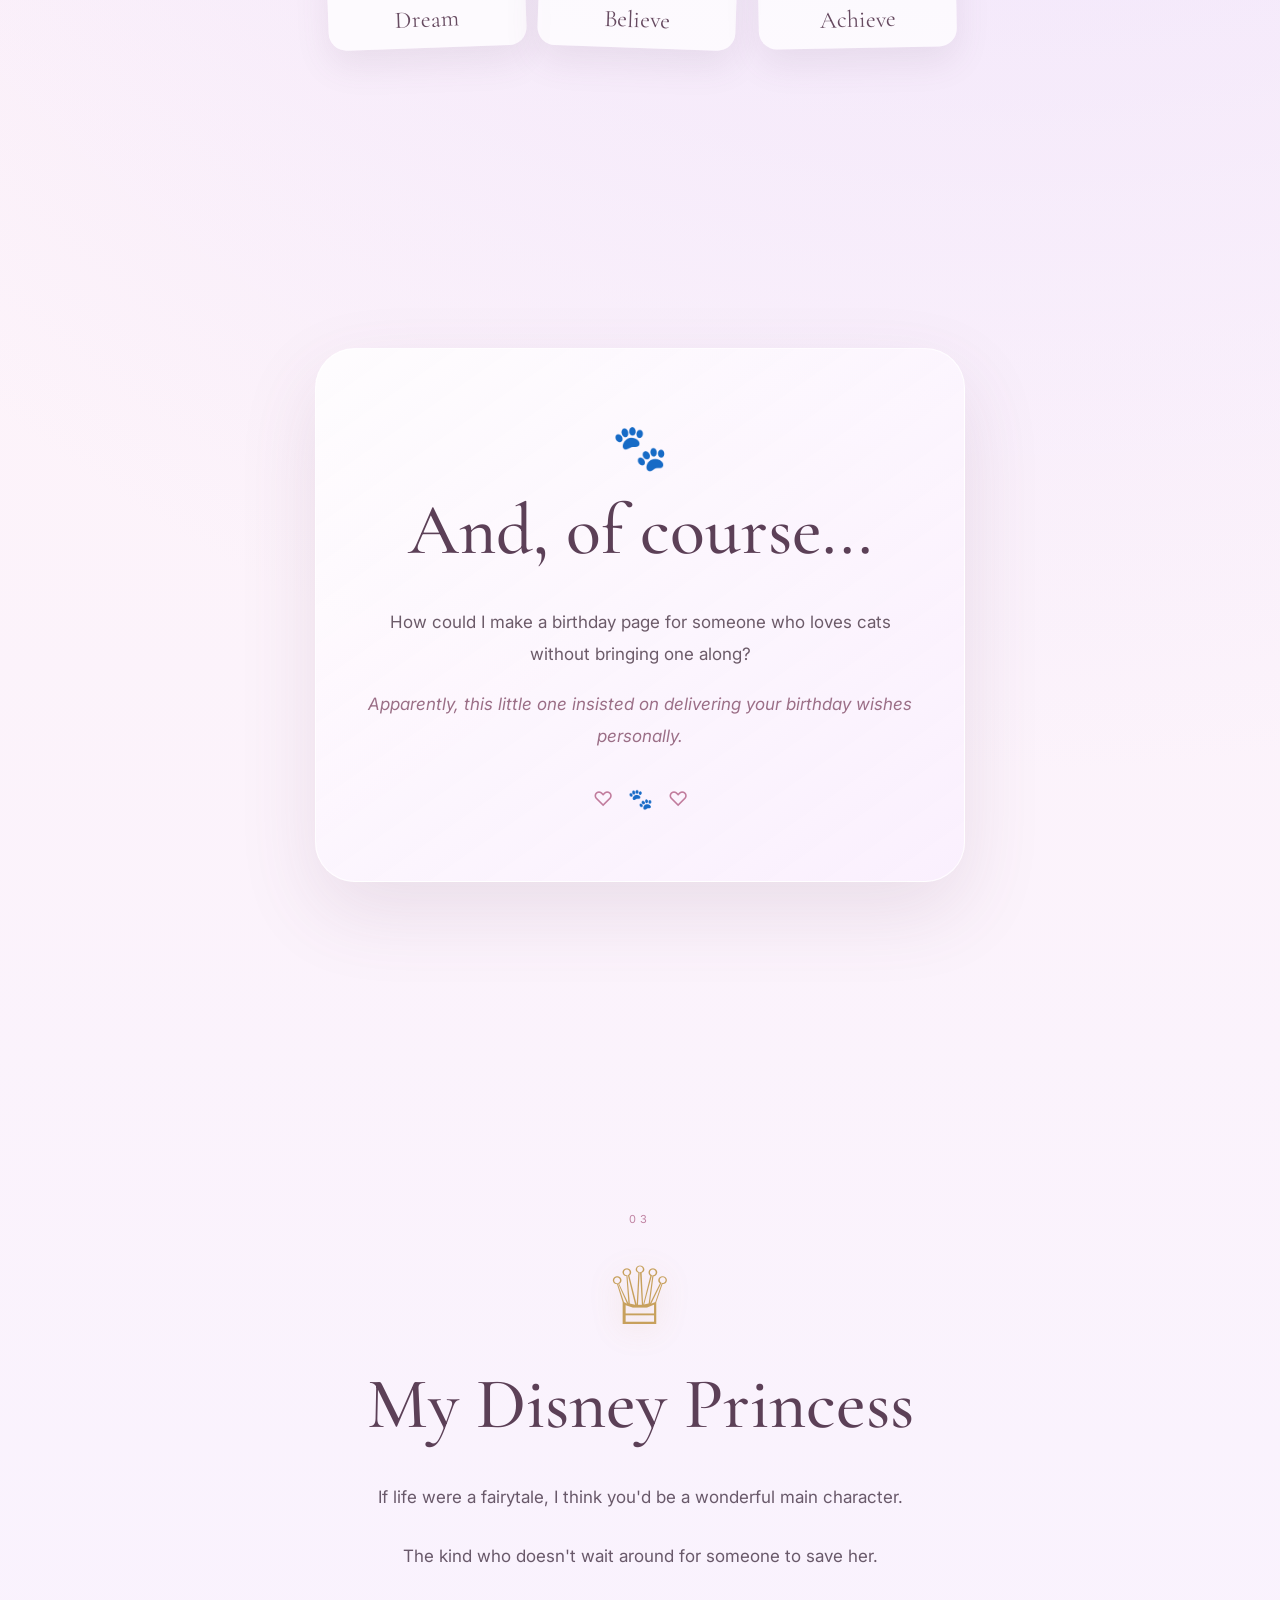
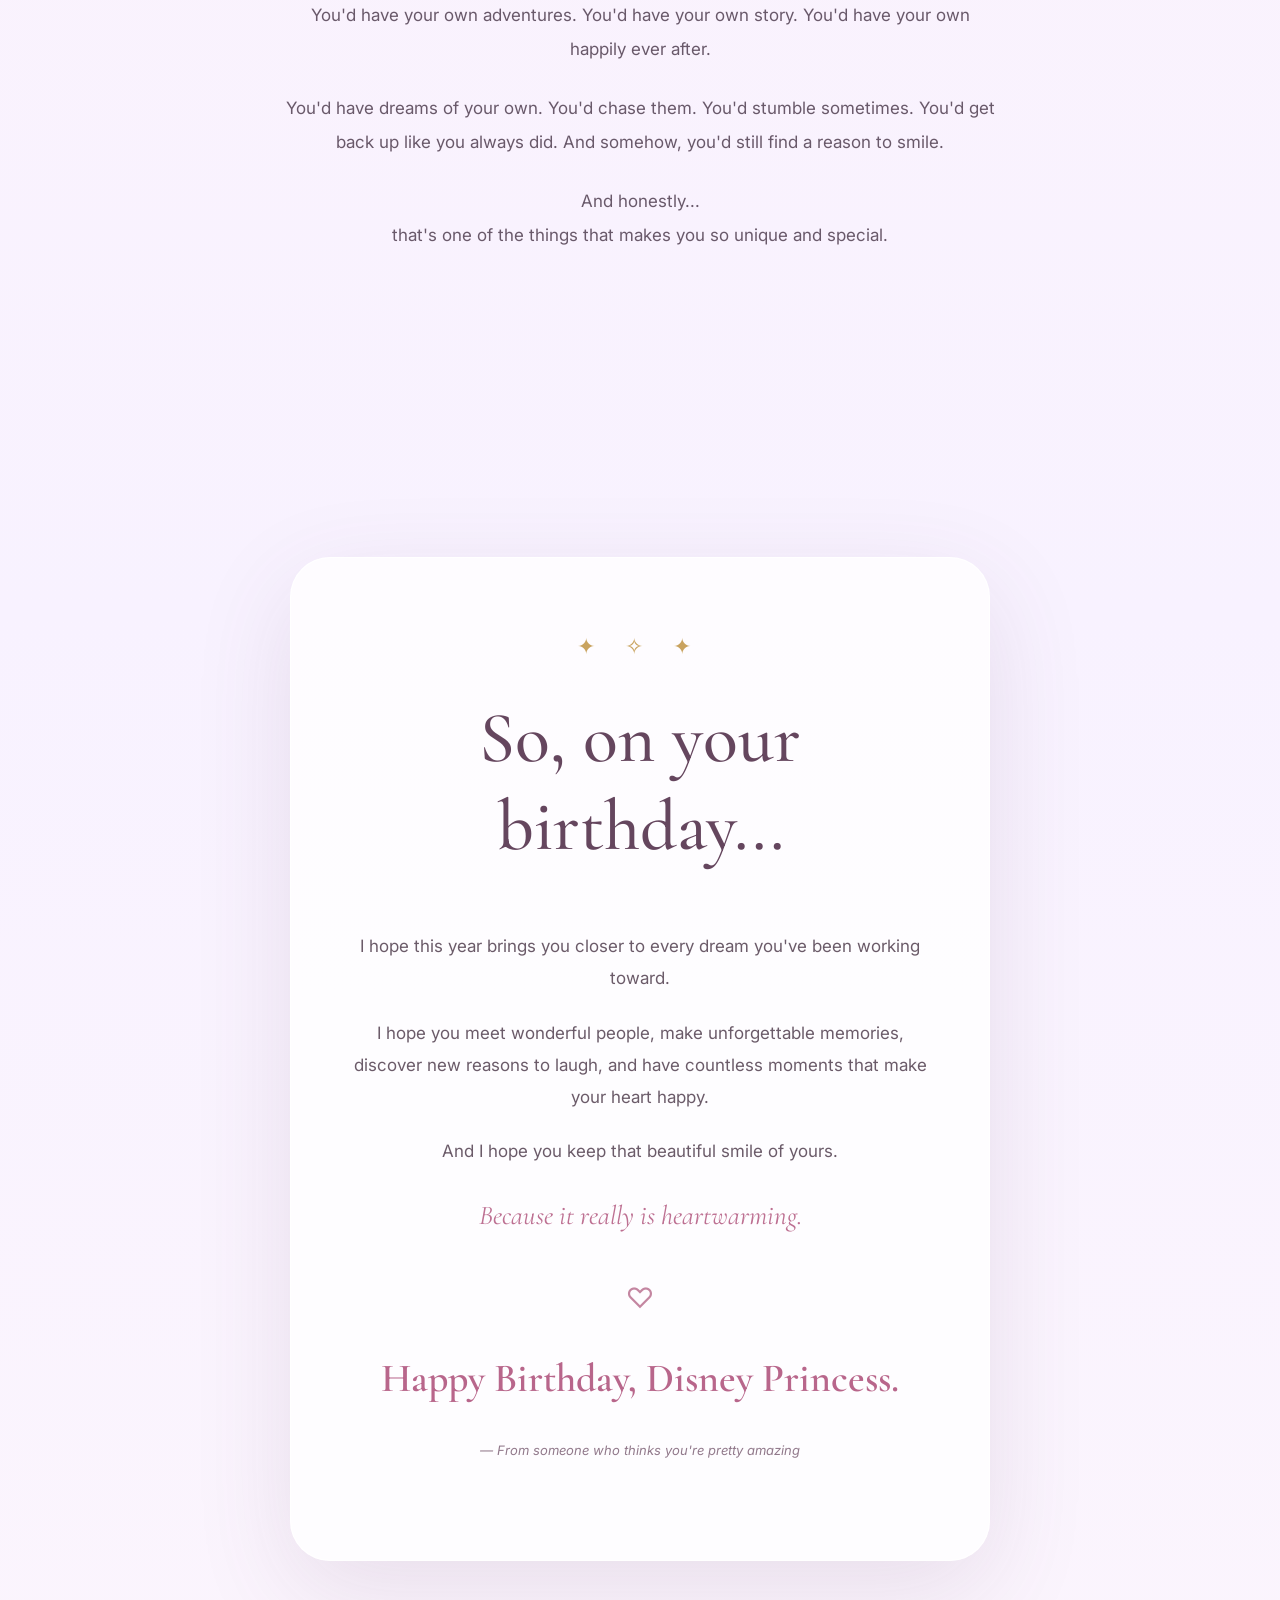
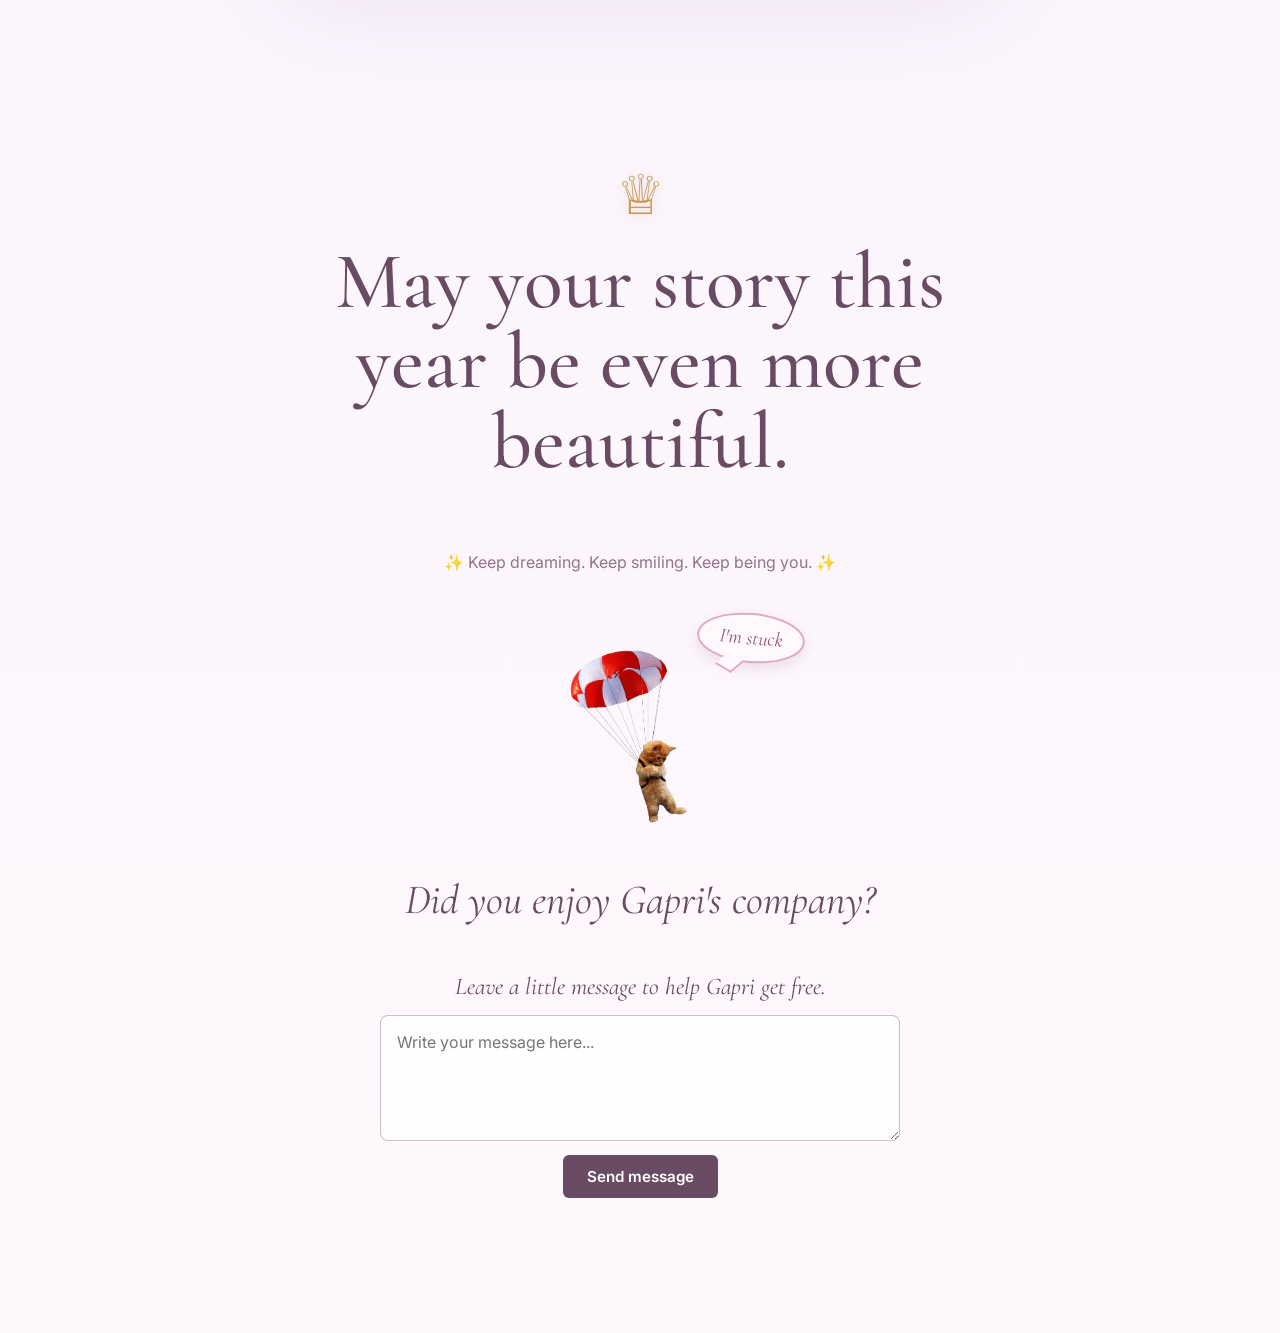
==== commit fa55afcc: "final?" ====
--- a/birthday.html
+++ b/birthday.html
@@ -10,7 +10,7 @@
     content="width=device-width, initial-scale=1"
   >
 
-  <title>For my Disney Princess ✨</title>
+  <title>For My Disney Princess ✨</title>
 
   <script>
     const navigationEntry =
@@ -74,7 +74,7 @@
 
       <img
         class="birthday-modal-gif"
-        src="images/source.gif"
+        src="images/cat-removebg-preview.png"
         alt="Gapri parachuting down"
       >
 
@@ -545,11 +545,19 @@
         </p>
 
 
-        <img
-          class="final-gif"
-          src="images/source.gif"
-          alt="A cute cat parachuting down"
-        >
+        <div class="final-gif-scene">
+
+          <div class="final-speech-bubble" role="note">
+            I'm stuck
+          </div>
+
+          <img
+            class="final-gif"
+            src="images/source.gif"
+            alt="A cute cat parachuting down"
+          >
+
+        </div>
 
         <p class="final-question">
           Did you enjoy Gapri's company?
@@ -558,7 +566,7 @@
         <form class="message-form" id="message-form">
 
           <label for="visitor-message">
-            Leave a little message for me
+            Leave a little message to help Gapri get free.
           </label>
 
           <textarea
--- a/style.css
+++ b/style.css
@@ -799,9 +799,89 @@
 }
 
 
+.final-gif-scene {
+
+  position: relative;
+
+  display: inline-block;
+
+  margin-top: 50px;
+}
+
+
+.final-speech-bubble {
+
+  position: absolute;
+
+  top: -30px;
+
+  right: -90px;
+
+  z-index: 1;
+
+  padding: 13px 20px;
+
+  border: 2px solid #e4a8c1;
+
+  border-radius: 50%;
+
+  background: #fff8fc;
+
+  color: #8e5874;
+
+  font-family: "Cormorant Garamond", serif;
+
+  font-size: 20px;
+
+  font-style: italic;
+
+  line-height: 1;
+
+  white-space: nowrap;
+
+  box-shadow: 0 5px 14px rgba(80,50,70,.12);
+
+  transform: rotate(5deg) scale(1);
+
+  transition:
+    opacity .35s ease,
+    transform .35s ease;
+}
+
+
+.final-speech-bubble.is-changing {
+
+  opacity: 0;
+
+  transform: rotate(5deg) scale(.85);
+}
+
+
+.final-speech-bubble::after {
+
+  content: "";
+
+  position: absolute;
+
+  bottom: -12px;
+
+  left: 24px;
+
+  width: 16px;
+
+  height: 16px;
+
+  border-right: 2px solid #e4a8c1;
+
+  border-bottom: 2px solid #e4a8c1;
+
+  background: #fff8fc;
+
+  transform: rotate(35deg) skew(-10deg, -10deg);
+}
+
+
 .final-gif {
-
-  margin-top: 50px;
 
   width: 150px;
 
@@ -825,6 +905,14 @@
 }
 
 
+.final-gif.is-changing {
+
+  opacity: 0;
+
+  transform: scale(.85) rotate(-4deg);
+}
+
+
 .final-question {
 
   margin: 28px 0 0;
@@ -854,6 +942,14 @@
 
   transform: scale(1);
 
+
+
+.final-question.is-changing {
+
+  opacity: 0;
+
+  transform: scale(.85);
+}
 }
 
 
@@ -902,6 +998,18 @@
   font-style: italic;
 
   color: #694b63;
+
+  transition:
+    opacity .35s ease,
+    transform .35s ease;
+}
+
+
+.message-form label.is-changing {
+
+  opacity: 0;
+
+  transform: scale(.85);
 
 }
 
@@ -1339,6 +1447,16 @@
 ========================================================= */
 
 @media (max-width: 600px) {
+
+
+  .final-speech-bubble {
+
+    top: -24px;
+
+    right: -58px;
+
+    font-size: 18px;
+  }
 
 
   .birthday-modal-gif {
